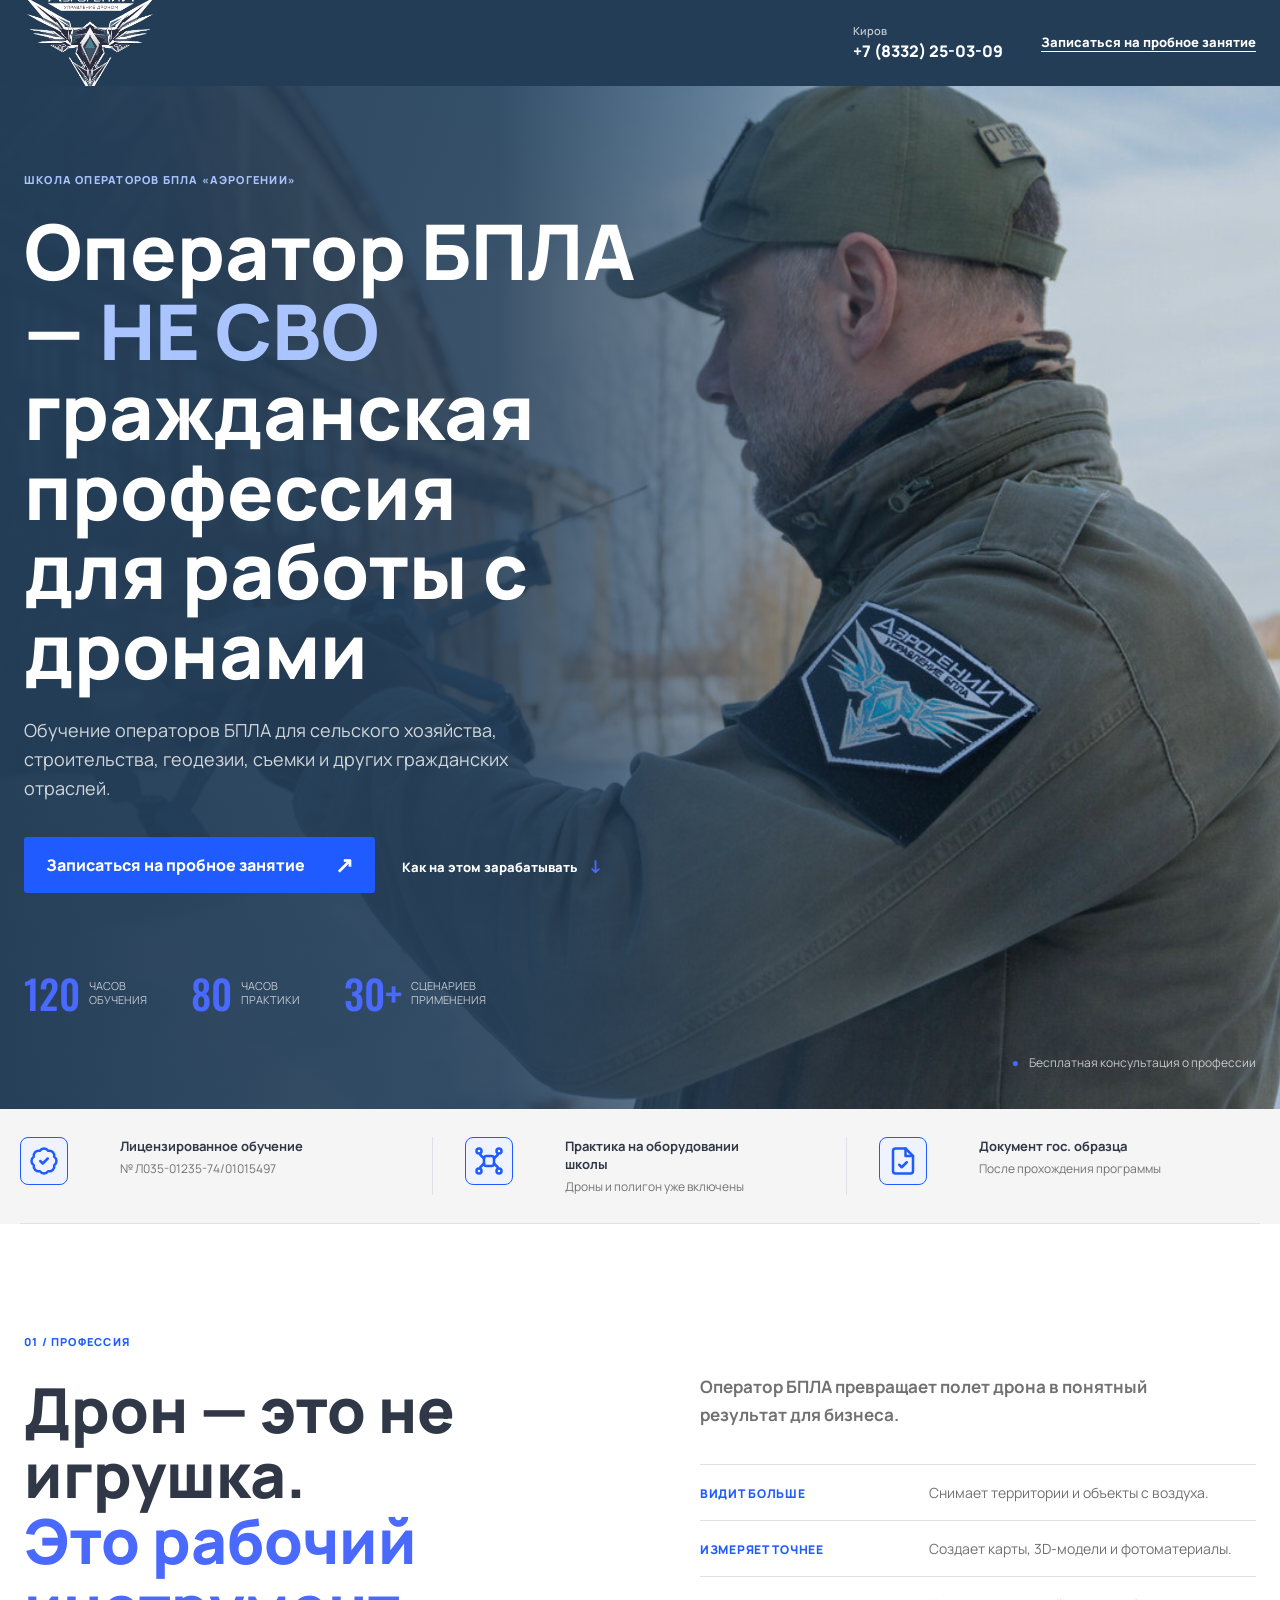
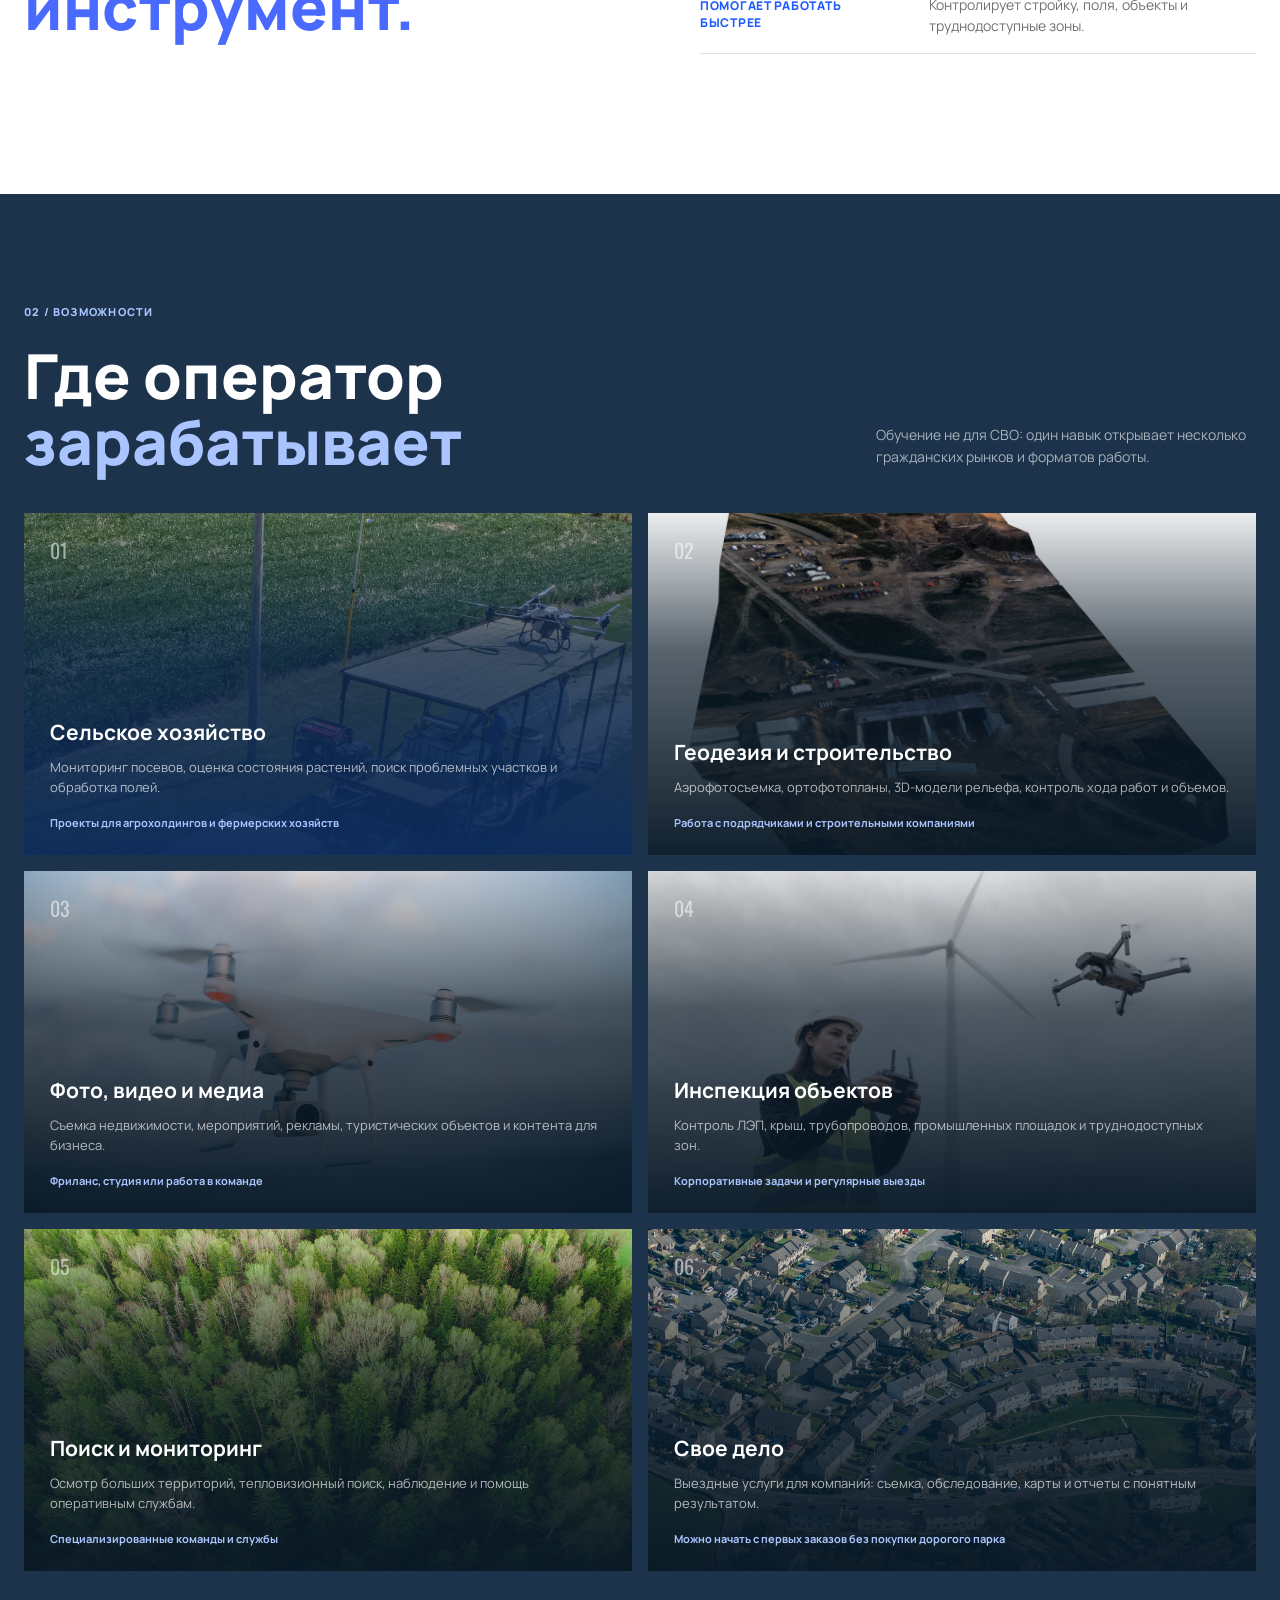
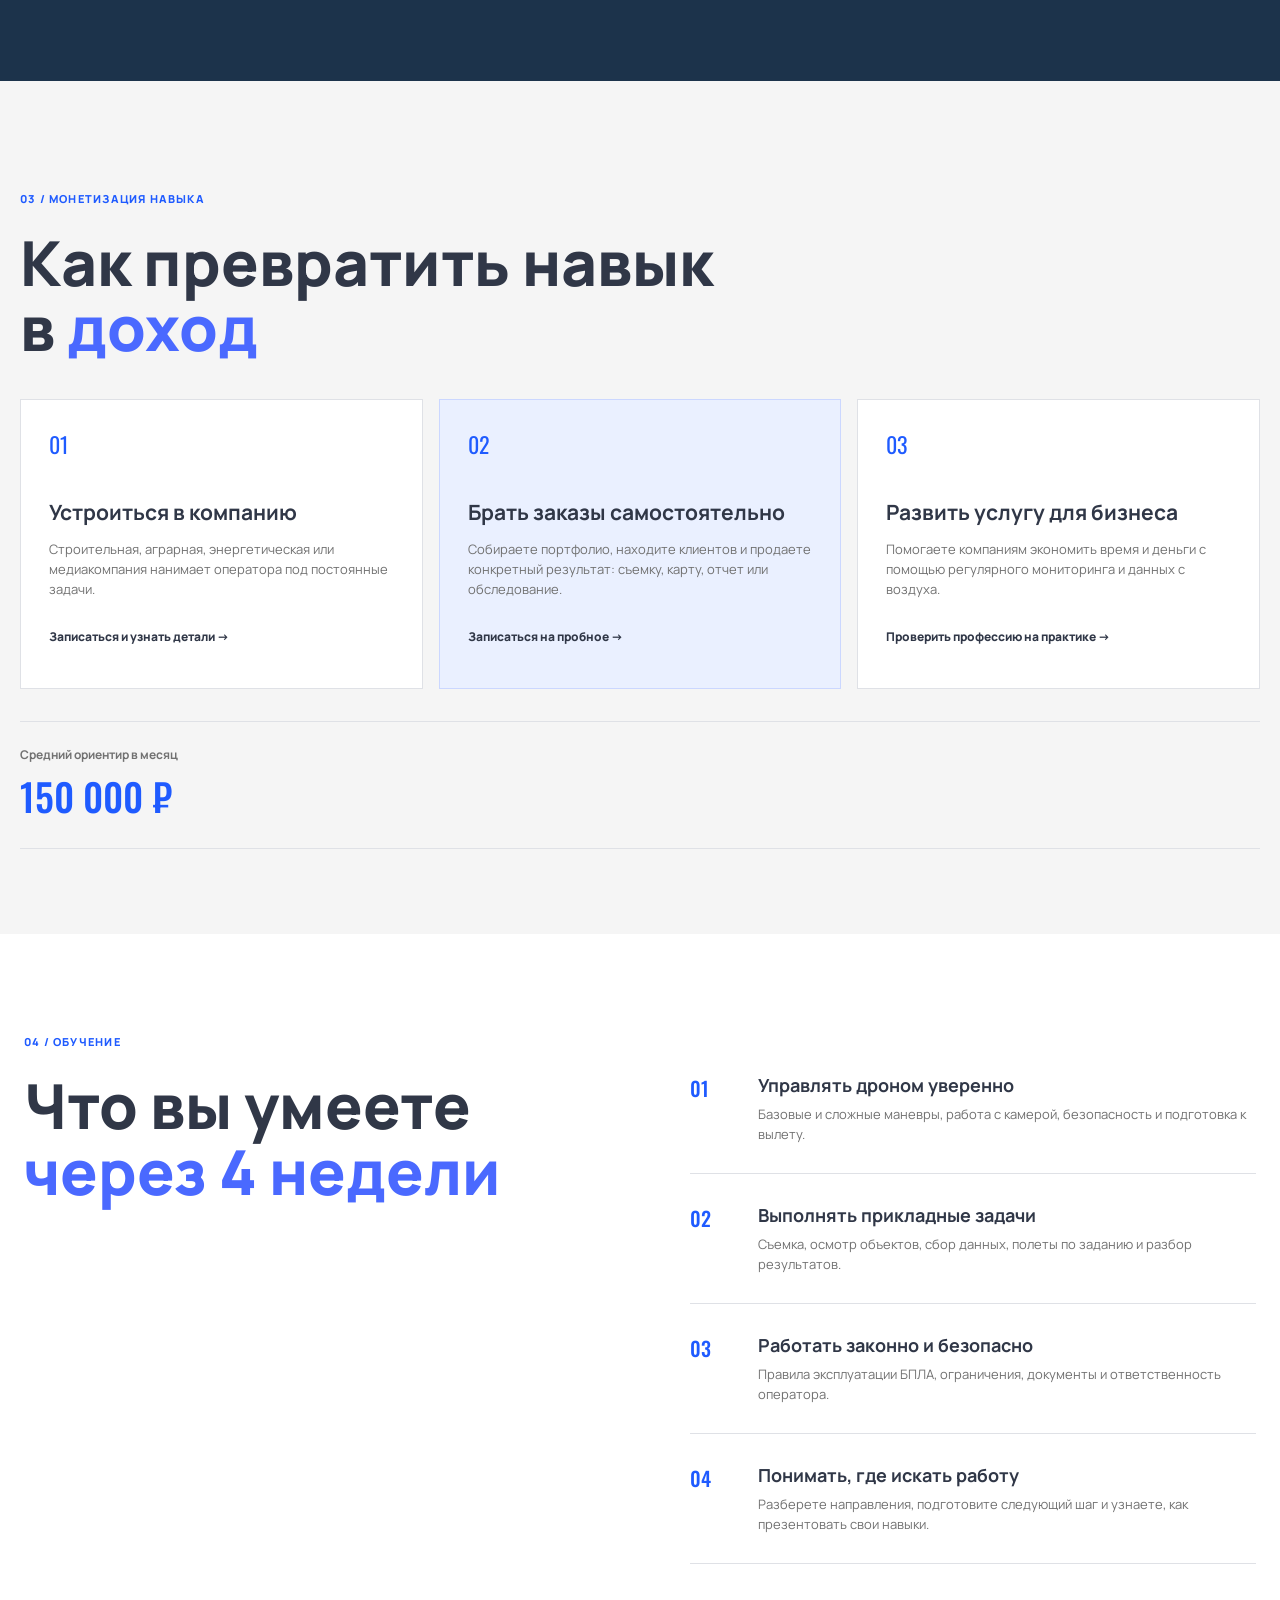
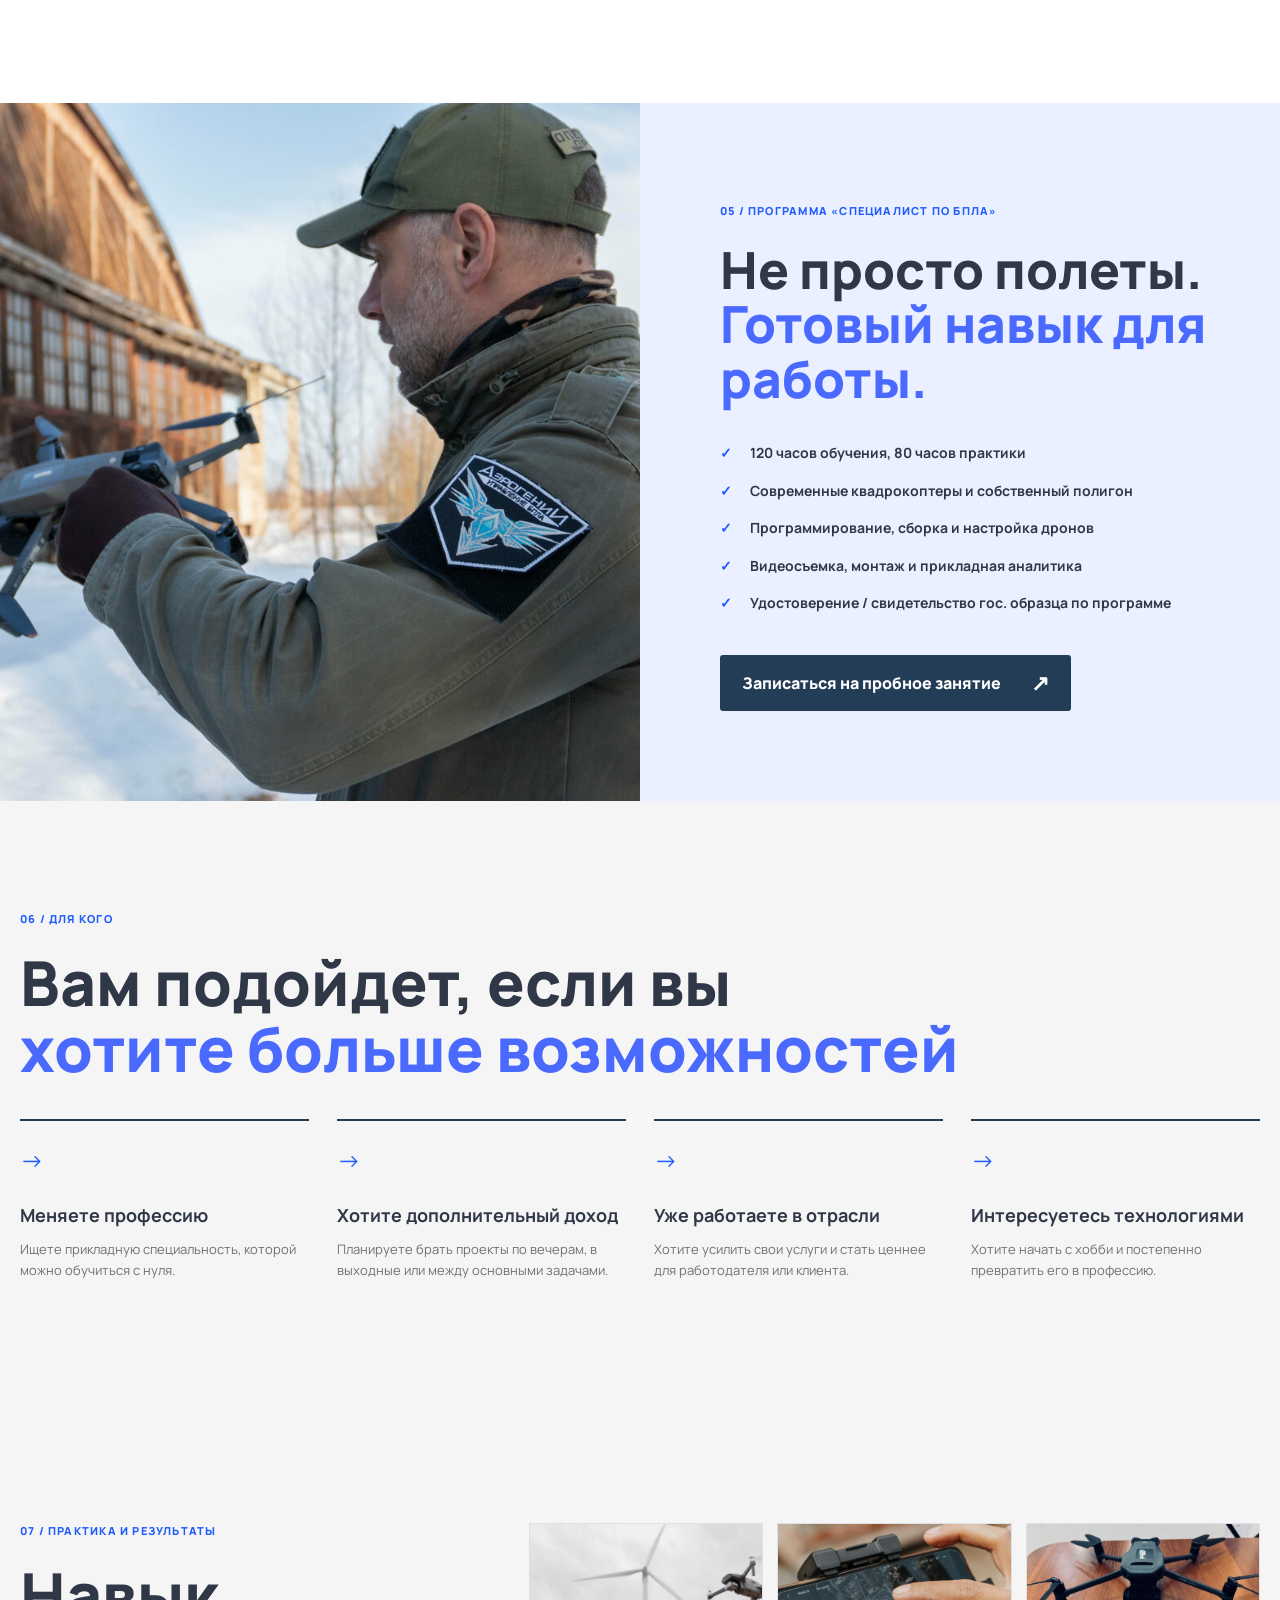
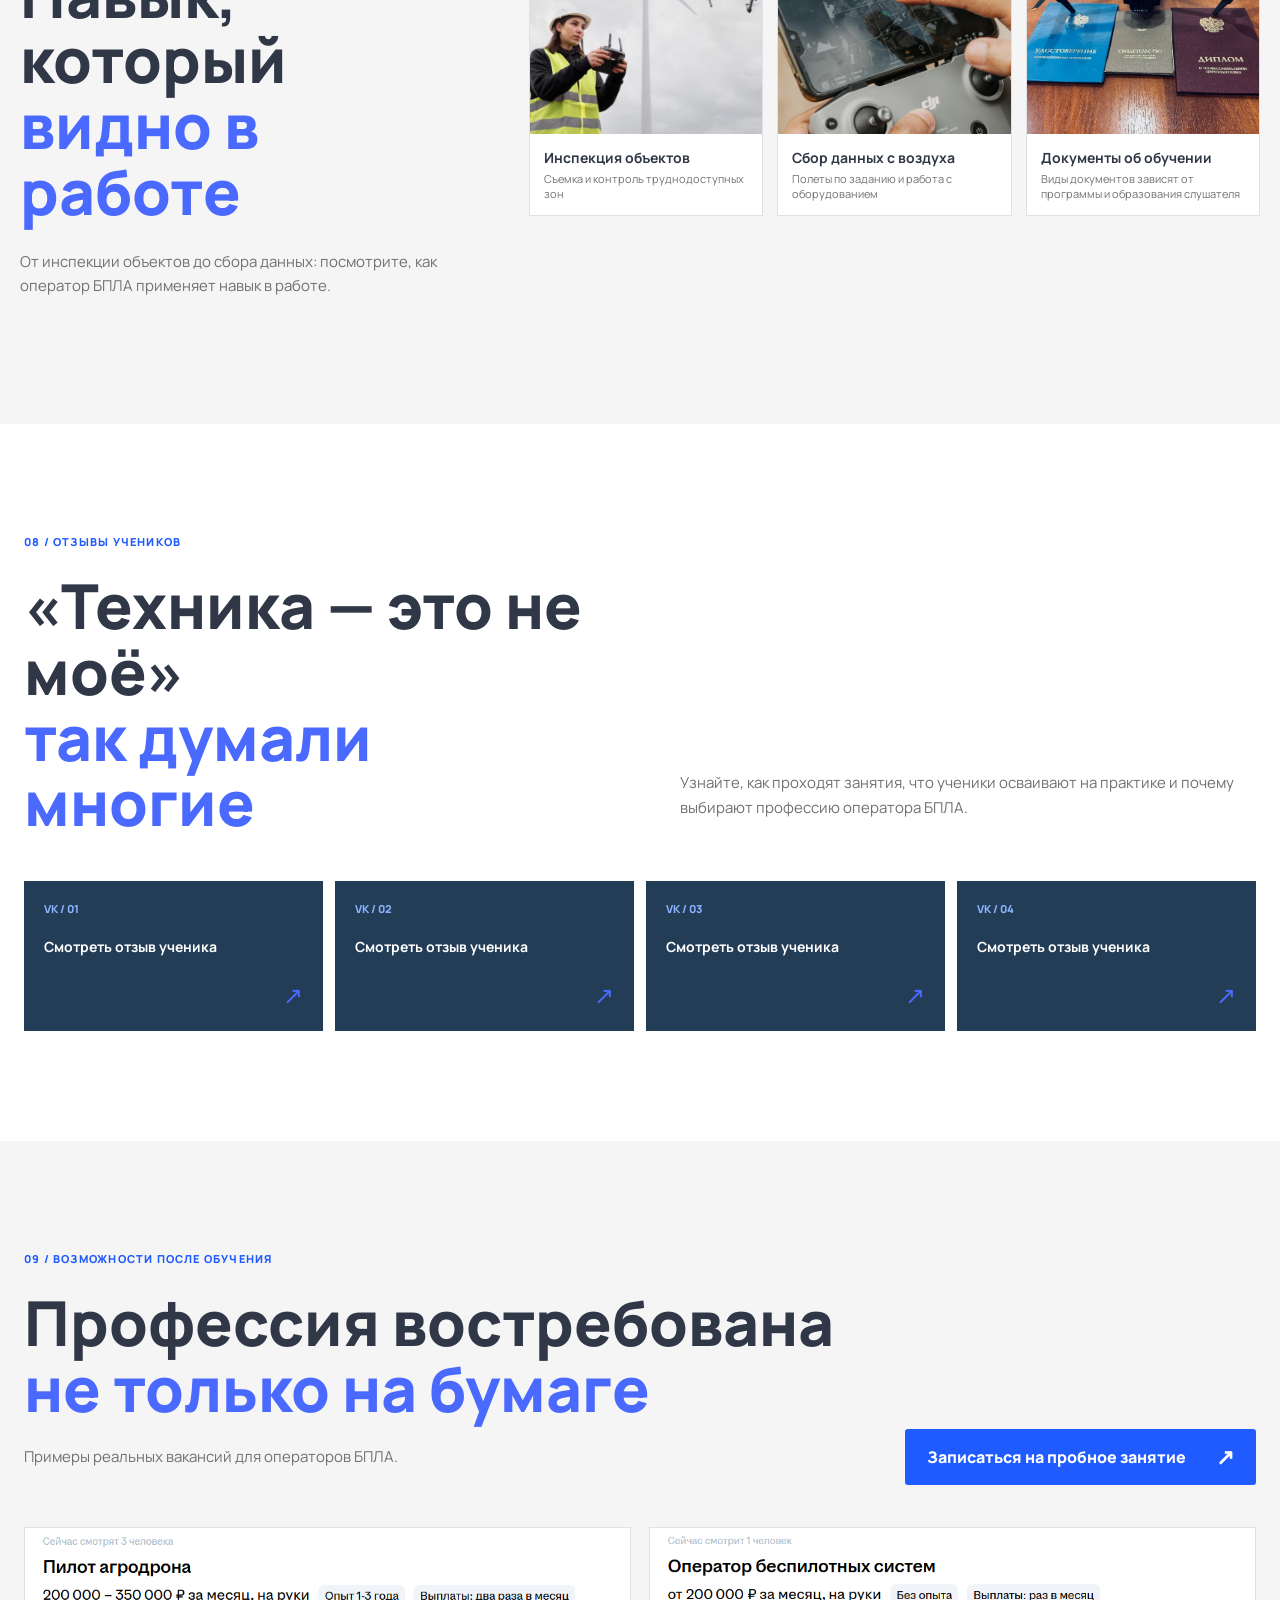
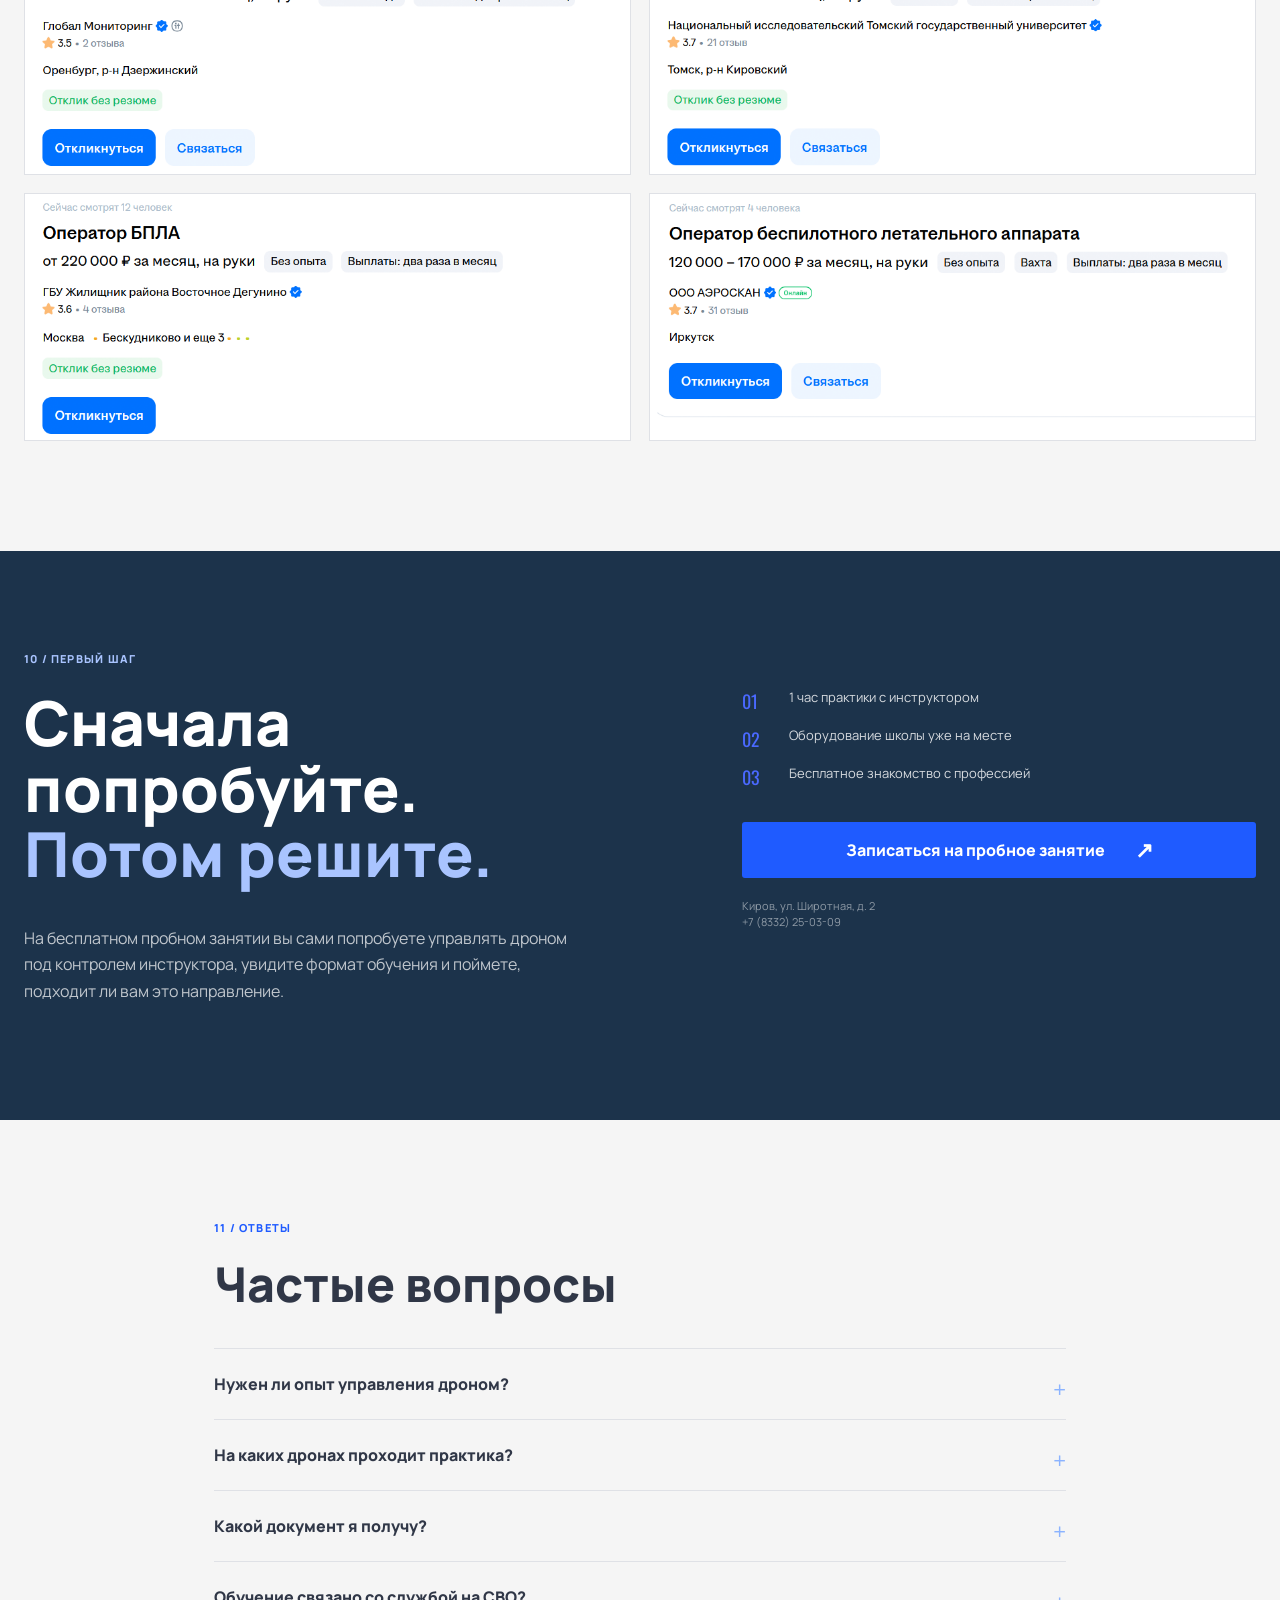
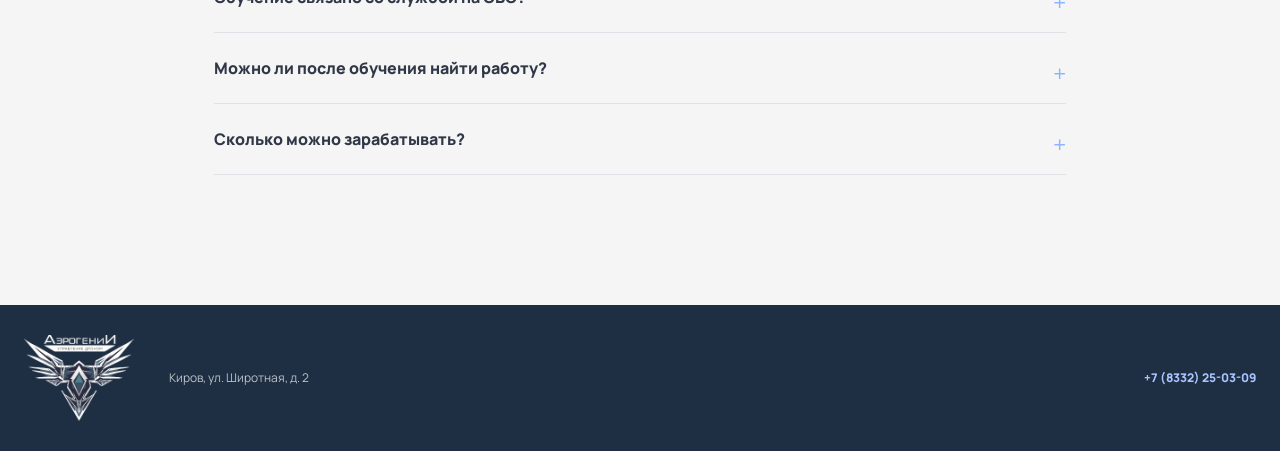
==== profession/index.html @ d62205dd "Add drone profession landing page" ====
<!doctype html>
<html lang="ru">
  <head>
    <meta charset="UTF-8" />
    <meta name="viewport" content="width=device-width, initial-scale=1" />
    <meta name="description" content="Получите новую гражданскую профессию оператора БПЛА в школе АэрогениИ: практика на реальных дронах, документ гос. образца и применение навыка в сельском хозяйстве, строительстве и других отраслях." />
    <meta property="og:title" content="Новая профессия: оператор БПЛА" />
    <meta property="og:description" content="Оператор БПЛА — это гражданская профессия, не СВО. Освойте применение дронов в работе и бизнесе." />
    <meta property="og:image" content="./hero-source.jpg" />
    <title>Оператор БПЛА: новая профессия за 4 недели | АэрогениИ</title>
    <link rel="preload" as="image" href="./hero-source.jpg" />
    <link rel="preconnect" href="https://fonts.googleapis.com" />
    <link rel="preconnect" href="https://fonts.gstatic.com" crossorigin />
    <link href="https://fonts.googleapis.com/css2?family=Manrope:wght@400;500;600;700;800&family=Oswald:wght@500;600&display=swap" rel="stylesheet" />
    <link rel="stylesheet" href="./styles.css" />
  </head>
  <body>
    <header class="site-header">
      <a class="brand" href="https://airo-site-kirov.ru/" aria-label="АэрогениИ"><img src="./brand-logo-source.png" alt="АэрогениИ" /></a>
      <a class="header-phone" href="tel:+78332250309"><span>Киров</span>+7 (8332) 25-03-09</a>
      <a class="header-link" href="https://airo-site-kirov.ru/zapis">Записаться на пробное занятие</a>
    </header>
    <main>
      <section class="hero">
        <div class="hero-content">
          <p class="eyebrow">Школа операторов БПЛА «АэрогениИ»</p>
          <h1>Оператор БПЛА — <em>НЕ СВО</em><br />гражданская профессия<br />для работы с дронами</h1>
          <p class="hero-text">Обучение операторов БПЛА для сельского хозяйства, строительства, геодезии, съемки и других гражданских отраслей.</p>
          <div class="hero-actions"><a class="button button-primary" href="https://airo-site-kirov.ru/zapis">Записаться на пробное занятие <span>↗</span></a><a class="text-link" href="#earning">Как на этом зарабатывать <span>↓</span></a></div>
          <div class="hero-proof"><div><strong>120</strong><span>часов<br />обучения</span></div><div><strong>80</strong><span>часов<br />практики</span></div><div><strong>30+</strong><span>сценариев<br />применения</span></div></div>
        </div>
        <div class="hero-note"><span>●</span> Бесплатная консультация о профессии</div>
      </section>
      <section class="trust-strip"><div><span class="trust-icon" aria-hidden="true"><svg viewBox="0 0 24 24" focusable="false"><path d="M3.85 8.62a4 4 0 0 1 4.78-4.77 4 4 0 0 1 6.74 0 4 4 0 0 1 4.78 4.78 4 4 0 0 1 0 6.74 4 4 0 0 1-4.77 4.78 4 4 0 0 1-6.74 0 4 4 0 0 1-4.78-4.77 4 4 0 0 1 0-6.76Z"></path><path d="m9 12 2 2 4-4"></path></svg></span><div><strong>Лицензированное обучение</strong><span>№ Л035-01235-74/01015497</span></div></div><div><span class="trust-icon" aria-hidden="true"><svg viewBox="0 0 24 24" focusable="false"><rect x="8" y="8" width="8" height="8" rx="2"></rect><path d="m8 10-3-3M16 10l3-3M8 14l-3 3M16 14l3 3"></path><circle cx="4" cy="4" r="2"></circle><circle cx="20" cy="4" r="2"></circle><circle cx="4" cy="20" r="2"></circle><circle cx="20" cy="20" r="2"></circle></svg></span><div><strong>Практика на оборудовании школы</strong><span>Дроны и полигон уже включены</span></div></div><div><span class="trust-icon" aria-hidden="true"><svg viewBox="0 0 24 24" focusable="false"><path d="M14 2H6a2 2 0 0 0-2 2v16a2 2 0 0 0 2 2h12a2 2 0 0 0 2-2V8Z"></path><path d="M14 2v6h6"></path><path d="m9 15 2 2 4-4"></path></svg></span><div><strong>Документ гос. образца</strong><span>После прохождения программы</span></div></div></section>
      <section class="section intro-section"><div class="section-label">01 / Профессия</div><div class="two-col"><div><h2>Дрон — это не игрушка.<br /><span>Это рабочий инструмент.</span></h2></div><div class="copy-large"><p class="intro-lead">Оператор БПЛА превращает полет дрона в понятный результат для бизнеса.</p><ul class="intro-points"><li><strong>Видит больше</strong><span>Снимает территории и объекты с воздуха.</span></li><li><strong>Измеряет точнее</strong><span>Создает карты, 3D-модели и фотоматериалы.</span></li><li><strong>Помогает работать быстрее</strong><span>Контролирует стройку, поля, объекты и труднодоступные зоны.</span></li></ul></div></div></section>
      <section class="section dark-section" id="earning"><div class="section-label">02 / Возможности</div><div class="section-heading-row"><h2>Где оператор<br /><em>зарабатывает</em></h2><p>Обучение не для СВО: один навык открывает несколько гражданских рынков и форматов работы.</p></div><div class="sector-grid">
        <article class="sector sector-featured"><img src="./sector-agriculture.jpg" alt="" aria-hidden="true" /><div class="sector-copy"><span class="sector-number">01</span><h3>Сельское хозяйство</h3><p>Мониторинг посевов, оценка состояния растений, поиск проблемных участков и обработка полей.</p><b>Проекты для агрохолдингов и фермерских хозяйств</b></div></article>
        <article class="sector"><img src="./sector-construction.jpg" alt="" aria-hidden="true" /><div class="sector-copy"><span class="sector-number">02</span><h3>Геодезия и строительство</h3><p>Аэрофотосъемка, ортофотопланы, 3D-модели рельефа, контроль хода работ и объемов.</p><b>Работа с подрядчиками и строительными компаниями</b></div></article>
        <article class="sector"><img src="./sector-media.jpg" alt="" aria-hidden="true" /><div class="sector-copy"><span class="sector-number">03</span><h3>Фото, видео и медиа</h3><p>Съемка недвижимости, мероприятий, рекламы, туристических объектов и контента для бизнеса.</p><b>Фриланс, студия или работа в команде</b></div></article>
        <article class="sector"><img src="./case1.JPEG" alt="" aria-hidden="true" /><div class="sector-copy"><span class="sector-number">04</span><h3>Инспекция объектов</h3><p>Контроль ЛЭП, крыш, трубопроводов, промышленных площадок и труднодоступных зон.</p><b>Корпоративные задачи и регулярные выезды</b></div></article>
        <article class="sector"><img src="./sector-monitoring.jpg" alt="" aria-hidden="true" /><div class="sector-copy"><span class="sector-number">05</span><h3>Поиск и мониторинг</h3><p>Осмотр больших территорий, тепловизионный поиск, наблюдение и помощь оперативным службам.</p><b>Специализированные команды и службы</b></div></article>
        <article class="sector"><img src="./sector-business.jpg" alt="" aria-hidden="true" /><div class="sector-copy"><span class="sector-number">06</span><h3>Свое дело</h3><p>Выездные услуги для компаний: съемка, обследование, карты и отчеты с понятным результатом.</p><b>Можно начать с первых заказов без покупки дорогого парка</b></div></article>
      </div></section>
      <section class="section earning-section"><div class="section-label">03 / Монетизация навыка</div><h2>Как превратить навык<br />в <span>доход</span></h2><div class="earning-grid">
        <div class="earning-card"><span>01</span><h3>Устроиться в компанию</h3><p>Строительная, аграрная, энергетическая или медиакомпания нанимает оператора под постоянные задачи.</p><a href="https://airo-site-kirov.ru/zapis">Записаться и узнать детали →</a></div>
        <div class="earning-card accent"><span>02</span><h3>Брать заказы самостоятельно</h3><p>Собираете портфолио, находите клиентов и продаете конкретный результат: съемку, карту, отчет или обследование.</p><a href="https://airo-site-kirov.ru/zapis">Записаться на пробное →</a></div>
        <div class="earning-card"><span>03</span><h3>Развить услугу для бизнеса</h3><p>Помогаете компаниям экономить время и деньги с помощью регулярного мониторинга и данных с воздуха.</p><a href="https://airo-site-kirov.ru/zapis">Проверить профессию на практике →</a></div>
      </div><div class="income-line"><div class="income-estimate"><span>Средний ориентир в месяц</span><strong>150 000 ₽</strong></div></div></section>
      <section class="section roadmap-section"><div class="section-label">04 / Обучение</div><div class="two-col"><h2>Что вы умеете<br /><span>через 4 недели</span></h2><div class="roadmap">
        <div class="roadmap-item"><b>01</b><div><h3>Управлять дроном уверенно</h3><p>Базовые и сложные маневры, работа с камерой, безопасность и подготовка к вылету.</p></div></div>
        <div class="roadmap-item"><b>02</b><div><h3>Выполнять прикладные задачи</h3><p>Съемка, осмотр объектов, сбор данных, полеты по заданию и разбор результатов.</p></div></div>
        <div class="roadmap-item"><b>03</b><div><h3>Работать законно и безопасно</h3><p>Правила эксплуатации БПЛА, ограничения, документы и ответственность оператора.</p></div></div>
        <div class="roadmap-item"><b>04</b><div><h3>Понимать, где искать работу</h3><p>Разберете направления, подготовите следующий шаг и узнаете, как презентовать свои навыки.</p></div></div>
      </div></div></section>
      <section class="section program-section"><div class="program-image"></div><div class="program-copy"><div class="section-label">05 / Программа «Специалист по БПЛА»</div><h2>Не просто полеты.<br /><span>Готовый навык для работы.</span></h2><ul class="check-list"><li>120 часов обучения, 80 часов практики</li><li>Современные квадрокоптеры и собственный полигон</li><li>Программирование, сборка и настройка дронов</li><li>Видеосъемка, монтаж и прикладная аналитика</li><li>Удостоверение / свидетельство гос. образца по программе</li></ul><a class="button button-dark" href="https://airo-site-kirov.ru/zapis">Записаться на пробное занятие <span>↗</span></a></div></section>
      <section class="section audience-section"><div class="section-label">06 / Для кого</div><h2>Вам подойдет, если вы<br /><span>хотите больше возможностей</span></h2><div class="audience-grid"><div><span>→</span><h3>Меняете профессию</h3><p>Ищете прикладную специальность, которой можно обучиться с нуля.</p></div><div><span>→</span><h3>Хотите дополнительный доход</h3><p>Планируете брать проекты по вечерам, в выходные или между основными задачами.</p></div><div><span>→</span><h3>Уже работаете в отрасли</h3><p>Хотите усилить свои услуги и стать ценнее для работодателя или клиента.</p></div><div><span>→</span><h3>Интересуетесь технологиями</h3><p>Хотите начать с хобби и постепенно превратить его в профессию.</p></div></div></section>
      <section class="proof-section">
        <div class="section proof-heading"><div class="section-label">07 / Практика и результаты</div><h2>Навык, который<br /><span>видно в работе</span></h2><p>От инспекции объектов до сбора данных: посмотрите, как оператор БПЛА применяет навык в работе.</p></div>
        <div class="proof-cases"><figure><img src="./case1.JPEG" alt="Оператор БПЛА выполняет инспекцию объекта" /><figcaption><b>Инспекция объектов</b><span>Съемка и контроль труднодоступных зон</span></figcaption></figure><figure><img src="./case2.JPEG" alt="Оператор управляет дроном с контроллера" /><figcaption><b>Сбор данных с воздуха</b><span>Полеты по заданию и работа с оборудованием</span></figcaption></figure><figure><img src="./training1.jpg" alt="Дрон и документы об обучении операторов БПЛА" /><figcaption><b>Документы об обучении</b><span>Виды документов зависят от программы и образования слушателя</span></figcaption></figure></div>
      </section>
      <section class="section review-section"><div class="section-label">08 / Отзывы учеников</div><div class="review-intro"><h2>«Техника — это не моё»<br /><span>так думали многие</span></h2><p>Узнайте, как проходят занятия, что ученики осваивают на практике и почему выбирают профессию оператора БПЛА.</p></div><div class="review-grid"><a href="https://vk.com/video-100880001_456239109" target="_blank" rel="noopener"><span>VK / 01</span><b>Смотреть отзыв ученика</b><i>↗</i></a><a href="https://vk.com/video-100880001_456239110" target="_blank" rel="noopener"><span>VK / 02</span><b>Смотреть отзыв ученика</b><i>↗</i></a><a href="https://vk.com/video-100880001_456239111" target="_blank" rel="noopener"><span>VK / 03</span><b>Смотреть отзыв ученика</b><i>↗</i></a><a href="https://vk.com/video-100880001_456239112" target="_blank" rel="noopener"><span>VK / 04</span><b>Смотреть отзыв ученика</b><i>↗</i></a></div></section>
      <section class="section vacancy-section"><div class="section-label">09 / Возможности после обучения</div><div class="vacancy-heading"><div><h2>Профессия востребована<br /><span>не только на бумаге</span></h2><p>Примеры реальных вакансий для операторов БПЛА.</p></div><a class="button button-primary" href="https://airo-site-kirov.ru/zapis">Записаться на пробное занятие <span>↗</span></a></div><div class="vacancy-gallery">
        <figure><img src="./vacancy-1.png" alt="Вакансия пилота агродрона с зарплатой 200 000–350 000 рублей" /></figure>
        <figure><img src="./vacancy-2.png" alt="Вакансия оператора беспилотных систем" /></figure>
        <figure><img src="./vacancy-3.png" alt="Вакансия оператора БПЛА" /></figure>
        <figure><img src="./vacancy-4.png" alt="Вакансия оператора беспилотного летательного аппарата" /></figure>
      </div></section>
      <section class="trial-section"><div><div class="section-label">10 / Первый шаг</div><h2>Сначала попробуйте.<br /><span>Потом решите.</span></h2><p>На бесплатном пробном занятии вы сами попробуете управлять дроном под контролем инструктора, увидите формат обучения и поймете, подходит ли вам это направление.</p></div><div class="trial-action"><div class="trial-points"><span>01</span>1 час практики с инструктором<span>02</span>Оборудование школы уже на месте<span>03</span>Бесплатное знакомство с профессией</div><a class="button button-primary" href="https://airo-site-kirov.ru/zapis">Записаться на пробное занятие <span>↗</span></a><small>Киров, ул. Широтная, д. 2<br />+7 (8332) 25-03-09</small></div></section>
      <section class="faq-section"><div class="section-label">11 / Ответы</div><h2>Частые вопросы</h2><div class="faq-list"><details><summary>Нужен ли опыт управления дроном?</summary><p>Нет. Программа рассчитана на обучение с нуля: сначала вы осваиваете базовое управление, затем переходите к практическим сценариям.</p></details><details><summary>На каких дронах проходит практика?</summary><p>Школа предоставляет оборудование для занятий. Вы тренируетесь на современных БПЛА под контролем инструктора, поэтому не обязаны покупать дрон до начала обучения.</p></details><details><summary>Какой документ я получу?</summary><p>Документ зависит от выбранной программы и вашего базового образования. Специалист школы уточнит детали на консультации.</p></details><details><summary>Обучение связано со службой на СВО?</summary><p>Нет. Программа ориентирована на гражданские профессии и не является подготовкой для СВО. После обучения вы сами выбираете свой путь: можете работать в гражданских отраслях или, если захотите, отдельно рассмотреть службу на СВО.</p></details><details><summary>Можно ли после обучения найти работу?</summary><p>Да. Навык востребован в строительстве, сельском хозяйстве, геодезии, энергетике, медиа и корпоративной инспекции. На консультации разберем подходящие вам сценарии.</p></details><details><summary>Сколько можно зарабатывать?</summary><p>Доход зависит от специализации, количества проектов и региона. На рынке есть работа по найму, разовые заказы и собственные услуги. Мы поможем выбрать реалистичную траекторию старта.</p></details></div></section>
    </main>
    <footer class="site-footer"><img src="./brand-logo-source.png" alt="АэрогениИ" /><span>Киров, ул. Широтная, д. 2</span><a href="tel:+78332250309">+7 (8332) 25-03-09</a></footer>
    <div class="sticky-cta"><span>Готовы попробовать?</span><a href="https://airo-site-kirov.ru/zapis">Записаться на пробное <b>↗</b></a></div>
  </body>
</html>
---- profession/styles.css ----
:root{--ink:#17232b;--muted:#65727a;--paper:#f4f6f1;--white:#fff;--line:#dbe1dc;--lime:#c4e536;--lime-dark:#9fbe20;--dark:#172b2e;--orange:#ef713f;font-family:"Manrope",Arial,sans-serif;color:var(--ink);background:var(--paper)}*{box-sizing:border-box}html{scroll-behavior:smooth}body{margin:0;min-width:320px;background:var(--paper);font-size:16px}a{color:inherit}button,input,select{font:inherit}.site-header{height:86px;display:flex;align-items:center;gap:38px;padding:0 max(24px,calc((100% - 1240px)/2));background:var(--white);border-bottom:1px solid var(--line)}.brand img{display:block;width:132px;height:auto}.header-phone{display:grid;gap:2px;margin-left:auto;text-decoration:none;font-weight:800}.header-phone span{font-size:11px;font-weight:600;color:var(--muted)}.header-link{font-size:13px;font-weight:800;text-decoration:none;border-bottom:1px solid var(--ink)}.hero{position:relative;min-height:660px;display:flex;align-items:center;padding:86px max(24px,calc((100% - 1240px)/2));color:var(--white);background:linear-gradient(90deg,rgba(17,42,45,.98) 0%,rgba(17,42,45,.88) 39%,rgba(17,42,45,.16) 77%),url("./hero-source.jpg") center/cover}.hero-content{max-width:680px}.eyebrow,.section-label{margin:0 0 24px;text-transform:uppercase;letter-spacing:.11em;font-size:11px;font-weight:800}.eyebrow{color:var(--lime)}h1,h2,h3,p{margin-top:0}h1,h2{font-weight:800;letter-spacing:0}h1{margin-bottom:26px;font-size:clamp(44px,6vw,78px);line-height:1.04}h1 em,h2 span,h2 em{font-style:normal;color:var(--lime)}.hero-text{max-width:570px;margin-bottom:34px;color:rgba(255,255,255,.79);font-size:18px;line-height:1.6}.hero-actions{display:flex;align-items:center;gap:27px;flex-wrap:wrap}.button{display:inline-flex;align-items:center;justify-content:center;gap:30px;min-height:56px;padding:0 22px;border:0;border-radius:3px;font-weight:800;text-decoration:none;cursor:pointer}.button span{font-size:22px;line-height:1}.button-primary{background:var(--lime);color:var(--dark)}.button-primary:hover{background:#d4f34e}.button-dark{background:var(--dark);color:var(--white)}.text-link{color:var(--white);font-size:13px;font-weight:800;text-decoration:none}.text-link span{margin-left:8px;color:var(--lime);font-size:18px}.hero-proof{display:flex;gap:44px;margin-top:70px}.hero-proof div{display:flex;align-items:center;gap:9px}.hero-proof strong{font-family:Oswald,sans-serif;color:var(--lime);font-size:40px;font-weight:500}.hero-proof span{color:rgba(255,255,255,.7);font-size:11px;line-height:1.25;text-transform:uppercase}.hero-note{position:absolute;right:max(24px,calc((100% - 1240px)/2));bottom:38px;color:rgba(255,255,255,.72);font-size:12px}.hero-note span{margin-right:8px;color:var(--lime)}.trust-strip{display:grid;grid-template-columns:repeat(3,1fr);max-width:1240px;margin:0 auto;padding:28px 0;border-bottom:1px solid var(--line)}.trust-strip div{padding:0 32px;border-right:1px solid var(--line)}.trust-strip div:first-child{padding-left:0}.trust-strip div:last-child{border:0}.trust-strip strong,.trust-strip span{display:block}.trust-strip strong{margin-bottom:5px;font-size:13px}.trust-strip span{color:var(--muted);font-size:12px}.section{max-width:1240px;margin:0 auto;padding:110px 0}.section-label{color:var(--orange)}h2{margin-bottom:38px;font-size:clamp(36px,5vw,62px);line-height:1.06}.two-col{display:grid;grid-template-columns:1fr 1fr;gap:100px}.copy-large{padding-top:10px}.copy-large p{max-width:520px;color:var(--muted);font-size:17px;line-height:1.7}.dark-section{max-width:none;padding-inline:max(24px,calc((100% - 1240px)/2));background:var(--dark);color:var(--white)}.section-heading-row{display:flex;align-items:end;justify-content:space-between;gap:40px}.section-heading-row p{max-width:380px;margin-bottom:44px;color:rgba(255,255,255,.62);font-size:14px;line-height:1.6}.sector-grid{display:grid;grid-template-columns:repeat(3,1fr);gap:1px;background:rgba(255,255,255,.18);border:1px solid rgba(255,255,255,.18)}.sector{min-height:275px;padding:30px;background:rgba(255,255,255,.025)}.sector-featured{background:var(--orange)}.sector-number{display:block;margin-bottom:55px;color:rgba(255,255,255,.55);font-family:Oswald,sans-serif;font-size:20px}.sector h3{margin-bottom:12px;font-size:21px}.sector p{min-height:69px;margin-bottom:25px;color:rgba(255,255,255,.68);font-size:13px;line-height:1.5}.sector b{display:block;color:var(--lime);font-size:11px;line-height:1.4}.sector-featured b{color:var(--white)}.earning-section{padding-bottom:85px}.earning-grid{display:grid;grid-template-columns:repeat(3,1fr);gap:16px}.earning-card{min-height:290px;padding:28px;background:var(--white);border:1px solid var(--line)}.earning-card.accent{background:var(--lime);border-color:var(--lime)}.earning-card>span{font-family:Oswald,sans-serif;color:var(--orange);font-size:22px}.earning-card h3{margin:38px 0 13px;font-size:21px}.earning-card p{min-height:72px;color:var(--muted);font-size:13px;line-height:1.55}.earning-card a{font-size:12px;font-weight:800;text-decoration:none}.income-line{display:flex;align-items:center;gap:40px;margin-top:32px;padding:24px 0;border-top:1px solid var(--line);border-bottom:1px solid var(--line)}.income-line strong{color:var(--orange);font-family:Oswald,sans-serif;font-size:38px;font-weight:500}.income-line span{max-width:650px;color:var(--muted);font-size:12px;line-height:1.5}.roadmap-section{padding-top:100px;background:var(--white);max-width:none;padding-inline:max(24px,calc((100% - 1240px)/2))}.roadmap-section .two-col{max-width:1240px;margin:auto}.roadmap{display:grid;gap:0}.roadmap-item{display:grid;grid-template-columns:48px 1fr;gap:20px;padding:0 0 29px;border-bottom:1px solid var(--line);margin-bottom:29px}.roadmap-item b{color:var(--orange);font-family:Oswald,sans-serif;font-size:20px;font-weight:500}.roadmap-item h3{margin-bottom:8px;font-size:18px}.roadmap-item p{margin:0;color:var(--muted);font-size:13px;line-height:1.5}.program-section{display:grid;grid-template-columns:1fr 1fr;max-width:none;padding:0;background:var(--lime)}.program-image{min-height:650px;background:url("./hero-source.jpg") center/cover}.program-copy{padding:100px max(24px,calc((100vw - 1240px)/2)) 90px 80px}.program-copy .section-label{color:var(--orange)}.program-copy h2{font-size:clamp(34px,4vw,56px)}.check-list{display:grid;gap:18px;margin:0 0 42px;padding:0;list-style:none}.check-list li{position:relative;padding-left:30px;font-size:14px;font-weight:700;line-height:1.4}.check-list li:before{content:"✓";position:absolute;left:0;color:var(--orange);font-weight:900}.audience-section{padding-bottom:120px}.audience-grid{display:grid;grid-template-columns:repeat(4,1fr);gap:28px}.audience-grid div{padding-top:22px;border-top:2px solid var(--dark)}.audience-grid span{color:var(--orange);font-size:24px}.audience-grid h3{margin:27px 0 12px;font-size:18px}.audience-grid p{color:var(--muted);font-size:13px;line-height:1.55}.lead-section{display:grid;grid-template-columns:1fr 1fr;gap:100px;padding:100px max(24px,calc((100% - 1240px)/2));background:var(--dark);color:var(--white)}.lead-section .section-label{color:var(--lime)}.lead-section h2{max-width:560px;font-size:clamp(37px,4vw,58px)}.lead-copy>p{max-width:510px;color:rgba(255,255,255,.66);line-height:1.65}.contact-line{display:flex;gap:28px;margin-top:55px;padding-top:22px;border-top:1px solid rgba(255,255,255,.2);font-size:13px}.contact-line a{color:var(--lime);font-weight:800;text-decoration:none}.lead-form{padding:31px;background:var(--white);color:var(--ink)}.lead-form label{display:block;margin-bottom:16px;font-size:12px;font-weight:800}.lead-form input:not([type=checkbox]),.lead-form select{display:block;width:100%;height:50px;margin-top:8px;padding:0 14px;border:1px solid var(--line);border-radius:2px;background:#fff;color:var(--ink);outline:none}.lead-form input:focus,.lead-form select:focus{border-color:var(--orange);box-shadow:0 0 0 3px rgba(239,113,63,.12)}.lead-form .button{width:100%;margin-top:8px}.consent{display:flex!important;gap:9px;align-items:start;color:var(--muted);font-size:11px!important;font-weight:500!important;line-height:1.4}.consent input{margin-top:2px;accent-color:var(--orange)}.honeypot{position:absolute;left:-9999px;opacity:0}.form-status{min-height:18px;margin:12px 0 0;color:var(--orange);font-size:12px}.faq-section{max-width:900px;margin:0 auto;padding:100px 24px 130px}.faq-section h2{font-size:48px}.faq-list{border-top:1px solid var(--line)}details{border-bottom:1px solid var(--line)}summary{padding:24px 0;cursor:pointer;list-style:none;font-weight:800;font-size:16px}summary::-webkit-details-marker{display:none}summary:after{content:"+";float:right;color:var(--orange);font-size:23px;font-weight:400}details[open] summary:after{content:"−"}details p{max-width:700px;margin:0;padding:0 45px 24px 0;color:var(--muted);font-size:14px;line-height:1.6}.site-footer{display:flex;align-items:center;gap:35px;padding:30px max(24px,calc((100% - 1240px)/2));background:#101f22;color:rgba(255,255,255,.7);font-size:12px}.site-footer img{width:110px;height:auto}.site-footer a{margin-left:auto;color:var(--lime);font-weight:800;text-decoration:none}.sticky-cta{display:none}.sticky-cta a{color:var(--dark);font-size:12px;font-weight:800;text-decoration:none}.sticky-cta b{margin-left:8px;font-size:17px}@media(max-width:850px){.site-header{height:72px;gap:18px}.brand img{width:112px}.header-phone{font-size:12px}.header-link{display:none}.hero{min-height:690px;padding-top:70px;padding-bottom:100px;background:linear-gradient(90deg,rgba(17,42,45,.98) 0%,rgba(17,42,45,.78) 75%),url("./hero-source.jpg") 65% center/cover}.hero-proof{gap:22px;margin-top:50px}.trust-strip,.two-col,.program-section,.lead-section{grid-template-columns:1fr}.trust-strip{margin-inline:24px;padding:0}.trust-strip div,.trust-strip div:first-child{padding:20px 0;border-right:0;border-bottom:1px solid var(--line)}.section{padding:76px 24px}.section-heading-row{display:block}.section-heading-row p{margin-bottom:30px}.sector-grid,.earning-grid{grid-template-columns:1fr 1fr}.roadmap-section{padding-inline:24px}.program-image{min-height:360px}.program-copy{padding:70px 24px}.audience-grid{grid-template-columns:1fr 1fr}.lead-section{gap:45px}.site-footer{flex-wrap:wrap}.site-footer a{margin-left:0}.sticky-cta{position:fixed;z-index:10;right:16px;bottom:16px;left:16px;display:flex;align-items:center;justify-content:space-between;padding:12px 15px;background:var(--lime);box-shadow:0 5px 24px rgba(0,0,0,.18);font-size:12px;font-weight:800}}@media(max-width:520px){.header-phone{display:none}.hero{min-height:720px}.hero h1{font-size:45px}.hero-text{font-size:15px}.hero-proof{gap:14px}.hero-proof strong{font-size:31px}.hero-proof span{font-size:9px}.hero-note{right:24px;font-size:10px}.sector-grid,.earning-grid,.audience-grid{grid-template-columns:1fr}.sector{min-height:0}.sector-number{margin-bottom:30px}.income-line{display:block}.income-line strong{display:block;margin-bottom:10px}.contact-line{display:block}.contact-line a{display:block;margin-top:10px}.faq-section h2{font-size:40px}.site-footer{padding-bottom:90px}}
/* Brand and proof sections */
:root{--ink:#303747;--muted:#717171;--paper:#f5f5f5;--white:#fff;--line:#dfe1e6;--lime:#4a69ff;--lime-dark:#1f5bff;--dark:#233d57;--orange:#8bb3ff}
.hero{background:linear-gradient(90deg,rgba(35,61,87,.98) 0%,rgba(35,61,87,.88) 39%,rgba(35,61,87,.18) 77%),url("./hero-source.jpg") center/cover}
.eyebrow,.section-label{color:var(--lime)}
.button-primary{background:var(--lime);color:#fff}.button-primary:hover{background:var(--lime-dark)}
.button-dark{background:var(--dark);color:#fff}.text-link span,.hero-proof strong,.hero-note span{color:var(--lime)}
.dark-section,.lead-section{background:var(--dark)}
.sector-featured{background:var(--lime)}.sector b{color:var(--lime)}.sector-featured b{color:#fff}
.earning-card.accent{background:#eaf0ff;border-color:#cbd7ff}.earning-card>span,.income-line strong,.audience-grid span,.roadmap-item b{color:var(--lime)}
.program-section{background:#eaf0ff}.program-copy .section-label{color:var(--lime)}.check-list li:before{color:var(--lime)}
.lead-section .section-label{color:var(--lime)}.contact-line a,.site-footer a{color:var(--lime)}
.proof-section{display:grid;grid-template-columns:minmax(280px,.75fr) minmax(0,1.25fr);gap:70px;max-width:1240px;margin:0 auto;padding:110px 0;background:var(--paper)}
.proof-heading{padding:0;max-width:none}.proof-heading h2{margin-bottom:25px}.proof-heading p,.review-intro p,.vacancy-grid p{color:var(--muted);font-size:15px;line-height:1.65}
.proof-cases{display:grid;grid-template-columns:repeat(3,1fr);gap:14px;align-items:start}.proof-cases figure{align-self:start;margin:0;background:#fff;border:1px solid var(--line)}.proof-cases img{display:block;width:100%;height:210px;object-fit:cover}.proof-cases figcaption{display:grid;gap:4px;padding:14px}.proof-cases b{font-size:14px}.proof-cases span{color:var(--muted);font-size:11px;line-height:1.4}
.review-section{background:#fff;max-width:none;padding-inline:max(24px,calc((100% - 1240px)/2))}.review-intro{display:grid;grid-template-columns:1fr 1fr;gap:80px;align-items:end}.review-intro h2{margin-bottom:0}.review-grid{display:grid;grid-template-columns:repeat(4,1fr);gap:12px;margin-top:45px}.review-grid a{display:grid;align-content:space-between;min-height:150px;padding:20px;background:var(--dark);color:#fff;text-decoration:none}.review-grid a:hover{background:var(--lime)}.review-grid span{color:var(--orange);font-size:11px;font-weight:800}.review-grid b{font-size:14px}.review-grid i{justify-self:end;color:var(--lime);font-size:24px;font-style:normal}.review-grid a:hover i{color:#fff}
.vacancy-section{max-width:none;padding-inline:max(24px,calc((100% - 1240px)/2));background:#f5f5f5}.vacancy-grid{display:grid;grid-template-columns:1fr 1fr;gap:80px;align-items:center}.vacancy-grid h2{margin-bottom:25px}.vacancy-grid small{display:block;max-width:510px;margin:20px 0 30px;color:var(--muted);font-size:11px;line-height:1.5}.vacancy-grid .button{margin-top:8px}.vacancy-shot{background:#fff;border:1px solid var(--line);padding:14px}.vacancy-shot img{display:block;width:100%;height:auto}
.trial-section{display:grid;grid-template-columns:1.1fr .9fr;gap:90px;padding:100px max(24px,calc((100% - 1240px)/2));background:var(--dark);color:#fff}.trial-section .section-label{color:var(--lime)}.trial-section h2{max-width:650px}.trial-section h2 span{color:var(--lime)}.trial-section p{max-width:570px;color:rgba(255,255,255,.72);font-size:16px;line-height:1.65}.trial-action{padding-top:38px}.trial-points{display:grid;grid-template-columns:35px 1fr;gap:14px 12px;margin-bottom:32px;color:rgba(255,255,255,.82);font-size:13px;line-height:1.35}.trial-points span{color:var(--lime);font-family:Oswald,sans-serif;font-size:18px}.trial-action .button{width:100%;margin-bottom:20px}.trial-action small{display:block;color:rgba(255,255,255,.5);font-size:11px;line-height:1.5}
.site-footer{background:#1f2f43}.site-footer img{filter:none}
.vacancy-heading{display:flex;align-items:end;justify-content:space-between;gap:40px;margin-bottom:42px}.vacancy-heading h2{margin-bottom:24px}.vacancy-heading p{max-width:650px;color:var(--muted);font-size:15px;line-height:1.65}.vacancy-heading .button{flex:0 0 auto}.vacancy-gallery{display:grid;grid-template-columns:repeat(5,1fr);gap:14px}.vacancy-gallery figure{margin:0;background:#fff;border:1px solid var(--line);overflow:hidden}.vacancy-gallery img{display:block;width:100%;height:230px;object-fit:cover;object-position:top}.vacancy-gallery figcaption{padding:13px 14px;color:var(--ink);font-size:12px;font-weight:800}
@media(max-width:850px){.proof-section,.review-intro,.vacancy-grid,.trial-section{grid-template-columns:1fr;gap:40px}.proof-section{padding:76px 24px}.review-grid{grid-template-columns:1fr 1fr}.vacancy-section{padding-inline:24px}.trial-section{padding:76px 24px}.trial-action{padding-top:0}}
@media(max-width:520px){.proof-cases{grid-template-columns:1fr}.proof-cases img{height:240px}.review-grid{grid-template-columns:1fr}.trial-section h2{font-size:42px}}
@media(max-width:850px){.vacancy-heading{display:block}.vacancy-heading .button{margin-top:10px}.vacancy-gallery{grid-template-columns:repeat(2,1fr)}.vacancy-gallery img{height:220px}}
@media(max-width:520px){.vacancy-gallery{grid-template-columns:1fr}.vacancy-gallery img{height:auto;max-height:360px;object-fit:contain}}

/* Readability overrides for the blue brand palette. */
.site-header{background:#233d57;border-bottom-color:#233d57}
.site-header .header-phone,.site-header .header-link{color:#fff}
.site-header .header-phone span{color:rgba(255,255,255,.72)}
.site-header .header-link{border-bottom-color:#fff}
.button-primary{background:#1f5bff;color:#fff}
.button-primary:hover{background:#1648d4}
.dark-section,.lead-section,.trial-section{background:#1c334b}
.dark-section h2,.lead-section h2,.trial-section h2{color:#fff}
.sector-featured{background:#1f5bff}
.sector b{color:#a9c4ff}
.earning-card>span,.income-line strong,.audience-grid span,.roadmap-item b{color:#1f5bff}
.program-copy .section-label,.check-list li:before{color:#1f5bff}
.lead-section .section-label,.contact-line a,.site-footer a{color:#a9c4ff}
.vacancy-gallery{grid-template-columns:repeat(5,minmax(0,1fr))}
.vacancy-topic{min-height:230px;padding:22px;background:#233d57;color:#fff}
.vacancy-topic span{display:block;margin-bottom:38px;color:#a9c4ff;font:500 22px Oswald,sans-serif}
.vacancy-topic h3{margin:0 0 12px;font-size:18px}
.vacancy-topic p{min-height:62px;margin:0 0 16px;color:rgba(255,255,255,.78);font-size:12px;line-height:1.5}
.vacancy-topic b{display:block;color:#a9c4ff;font-size:11px;line-height:1.4}
.eyebrow,.section-label{color:#1f5bff}
.hero .eyebrow,.dark-section .section-label,.lead-section .section-label,.trial-section .section-label{color:#a9c4ff}
.hero h1 em,.dark-section h2 span,.dark-section h2 em,.lead-section h2 span,.trial-section h2 span{color:#a9c4ff}
.vacancy-carousel{display:grid;grid-template-columns:44px minmax(0,1fr) 44px;gap:14px;align-items:center}
.vacancy-gallery{display:grid;grid-template-columns:none;grid-template-rows:1fr;grid-auto-flow:column;grid-auto-columns:calc((100% - 18px)/2);gap:18px;align-items:start;overflow:hidden;scroll-snap-type:x mandatory;scroll-behavior:smooth;scrollbar-width:none}
.vacancy-gallery::-webkit-scrollbar{display:none}
.vacancy-gallery figure{min-width:0;margin:0;background:#fff;border:1px solid var(--line);overflow:hidden}
.vacancy-gallery figure img{display:block;width:100%;height:auto;aspect-ratio:903/367;object-fit:contain;background:#fff}
.vacancy-arrow{display:grid;place-items:center;width:44px;height:44px;padding:0;border:1px solid var(--line);border-radius:50%;background:#fff;color:var(--ink);font-size:24px;line-height:1;cursor:pointer}
.vacancy-arrow:hover{background:#1f5bff;color:#fff;border-color:#1f5bff}
.vacancy-gallery figure{scroll-snap-align:start}
.sticky-cta{background:#1f5bff;color:#fff}
.sticky-cta a,.sticky-cta b{color:#fff}
@media(max-width:850px){.vacancy-carousel{grid-template-columns:36px minmax(0,1fr) 36px;gap:10px}.vacancy-arrow{width:36px;height:36px;font-size:20px}.vacancy-gallery{grid-auto-columns:calc((100% - 12px)/2);gap:12px}}
@media(max-width:520px){.vacancy-carousel{grid-template-columns:32px minmax(0,1fr) 32px;gap:7px}.vacancy-arrow{width:32px;height:32px;font-size:18px}.vacancy-gallery{grid-auto-columns:100%;gap:0}.vacancy-gallery figure img{height:auto;aspect-ratio:903/367;object-fit:contain}}

.trust-strip>div{display:grid;grid-template-columns:52px 1fr;gap:16px;align-items:start}.trust-strip>div>div{min-width:0}.trust-strip .trust-icon{display:grid!important;place-items:center;width:48px;height:48px;border:1px solid #1f5bff;border-radius:8px;color:#1f5bff!important;background:#eef3ff}.trust-strip .trust-icon svg{display:block;width:30px;height:30px;fill:none;stroke:#1f5bff;stroke-width:2;stroke-linecap:round;stroke-linejoin:round}.trust-strip>div>div>span{display:block;color:var(--muted);font-size:12px}.trust-strip strong{display:block;margin-bottom:5px;font-size:13px}
@media(max-width:850px){.trust-strip>div{grid-template-columns:48px 1fr;gap:14px}.trust-icon{width:44px;height:44px}.trust-icon svg{width:26px;height:26px}}

.intro-section{max-width:none;padding-inline:max(24px,calc((100% - 1240px)/2));background:#fff}.intro-section .two-col{max-width:1240px;margin:0 auto;gap:120px;align-items:start}.intro-section .two-col>div:first-child{padding-top:4px}.intro-section .copy-large{max-width:620px;padding-top:0}.intro-lead{max-width:580px;margin:0 0 34px;color:var(--ink);font-size:23px;font-weight:700;line-height:1.35}.intro-points{display:grid;gap:0;margin:0 0 30px;padding:0;list-style:none;border-top:1px solid var(--line)}.intro-points li{display:grid;grid-template-columns:205px 1fr;gap:24px;align-items:baseline;padding:17px 0;border-bottom:1px solid var(--line)}.intro-points strong{color:#1f5bff;font-size:12px;font-weight:800;letter-spacing:.06em;text-transform:uppercase}.intro-points span{color:var(--muted);font-size:14px;line-height:1.5}.intro-note{max-width:580px;margin:0;padding:16px 0 0 18px;border-left:3px solid #1f5bff;color:var(--muted);font-size:14px;line-height:1.55}
@media(max-width:850px){.intro-section .two-col{gap:55px}}
@media(max-width:520px){.intro-lead{font-size:19px;margin-bottom:25px}.intro-points li{grid-template-columns:1fr;gap:6px;padding:15px 0}.intro-points span{font-size:13px}.intro-note{padding-left:14px}}

.sector{min-height:390px;padding:0;overflow:hidden}.sector>img{display:block;width:100%;height:145px;object-fit:cover}.sector-copy{padding:22px 30px 28px}.sector-number{margin-bottom:28px}
@media(max-width:850px){.sector>img{height:130px}.sector-copy{padding:20px 22px 24px}}
@media(max-width:520px){.sector>img{height:170px}.sector-copy{padding:22px 24px 26px}}

.sector{position:relative;isolation:isolate;min-height:390px;padding:0;overflow:hidden;background:#13283c}
.sector>img{position:absolute;z-index:-2;inset:0;width:100%;height:100%;object-fit:cover}
.sector::after{position:absolute;z-index:-1;inset:0;content:"";background:linear-gradient(180deg,rgba(9,25,39,.08) 0%,rgba(9,25,39,.68) 40%,rgba(9,25,39,.97) 100%)}
.sector-copy{position:relative;z-index:1;display:flex;min-height:390px;flex-direction:column;align-items:flex-start;padding:22px 30px 28px}
.sector-number{margin-bottom:auto;padding-bottom:36px}
.sector h3{margin-bottom:12px}
.sector p{min-height:0;margin-bottom:18px}
.sector-featured{background:#1f5bff}
.sector-featured::after{background:linear-gradient(180deg,rgba(13,35,57,.1) 0%,rgba(12,39,74,.78) 40%,rgba(13,44,92,.98) 100%)}
.vacancy-carousel{display:block}
.vacancy-gallery{display:grid;grid-template-columns:repeat(2,minmax(0,1fr));grid-auto-flow:row;grid-auto-columns:auto;grid-template-rows:none;gap:18px;overflow:visible}
.vacancy-gallery figure{min-width:0}
.vacancy-gallery figure img{display:block;width:100%;height:auto;aspect-ratio:903/367;object-fit:contain;background:#fff}
@media(max-width:850px){.sector-copy{min-height:390px;padding-inline:22px}.vacancy-gallery{grid-template-columns:repeat(2,minmax(0,1fr));gap:14px}}
@media(max-width:520px){.sector-copy{min-height:370px;padding:22px 24px 26px}.vacancy-gallery{grid-template-columns:1fr;gap:14px}}

.sector-grid{grid-template-columns:repeat(2,minmax(0,1fr));gap:16px;background:none;border:0}
.sector{aspect-ratio:16/9;min-height:0}
.sector-copy{min-height:0;height:100%;padding:22px 26px 24px}
.sector-number{padding-bottom:18px}
.sector p{font-size:13px}
.income-line{align-items:center;justify-content:space-between;gap:28px}
.income-estimate{flex:0 0 auto}
.income-estimate span{display:block;margin-bottom:4px;color:var(--muted);font-size:12px;font-weight:700}
.income-estimate strong{display:block;font-size:38px}
.income-line>p{max-width:570px;margin:0;color:var(--muted);font-size:13px;line-height:1.55}
@media(max-width:850px){.sector-grid{grid-template-columns:repeat(2,minmax(0,1fr))}.sector-copy{min-height:0;padding:20px 22px}.income-line{align-items:flex-start}}
@media(max-width:520px){.sector-grid{grid-template-columns:1fr;gap:14px}.sector{aspect-ratio:auto;min-height:330px}.sector-copy{min-height:330px;padding:22px 24px 26px}.sector-number{padding-bottom:28px}.income-line{display:grid;gap:12px}.income-estimate strong{font-size:34px}.income-line>p{font-size:12px}}
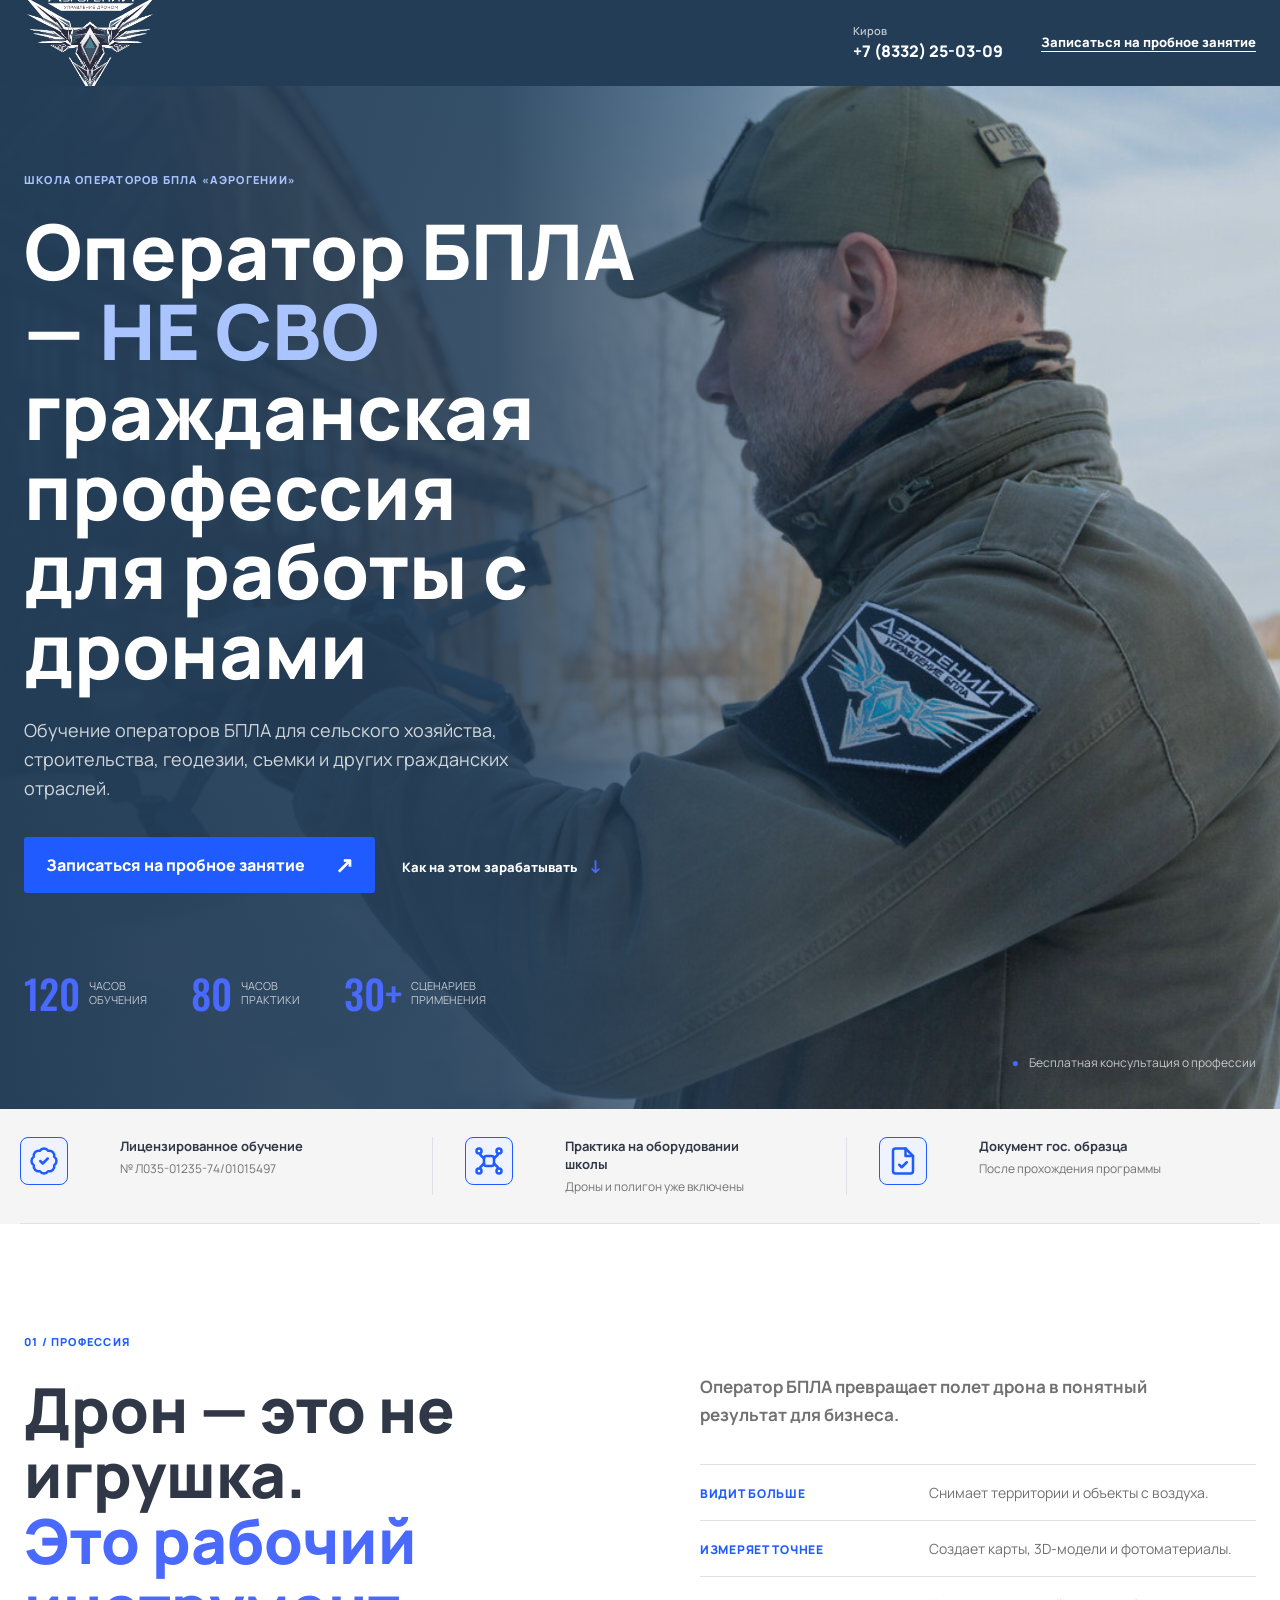
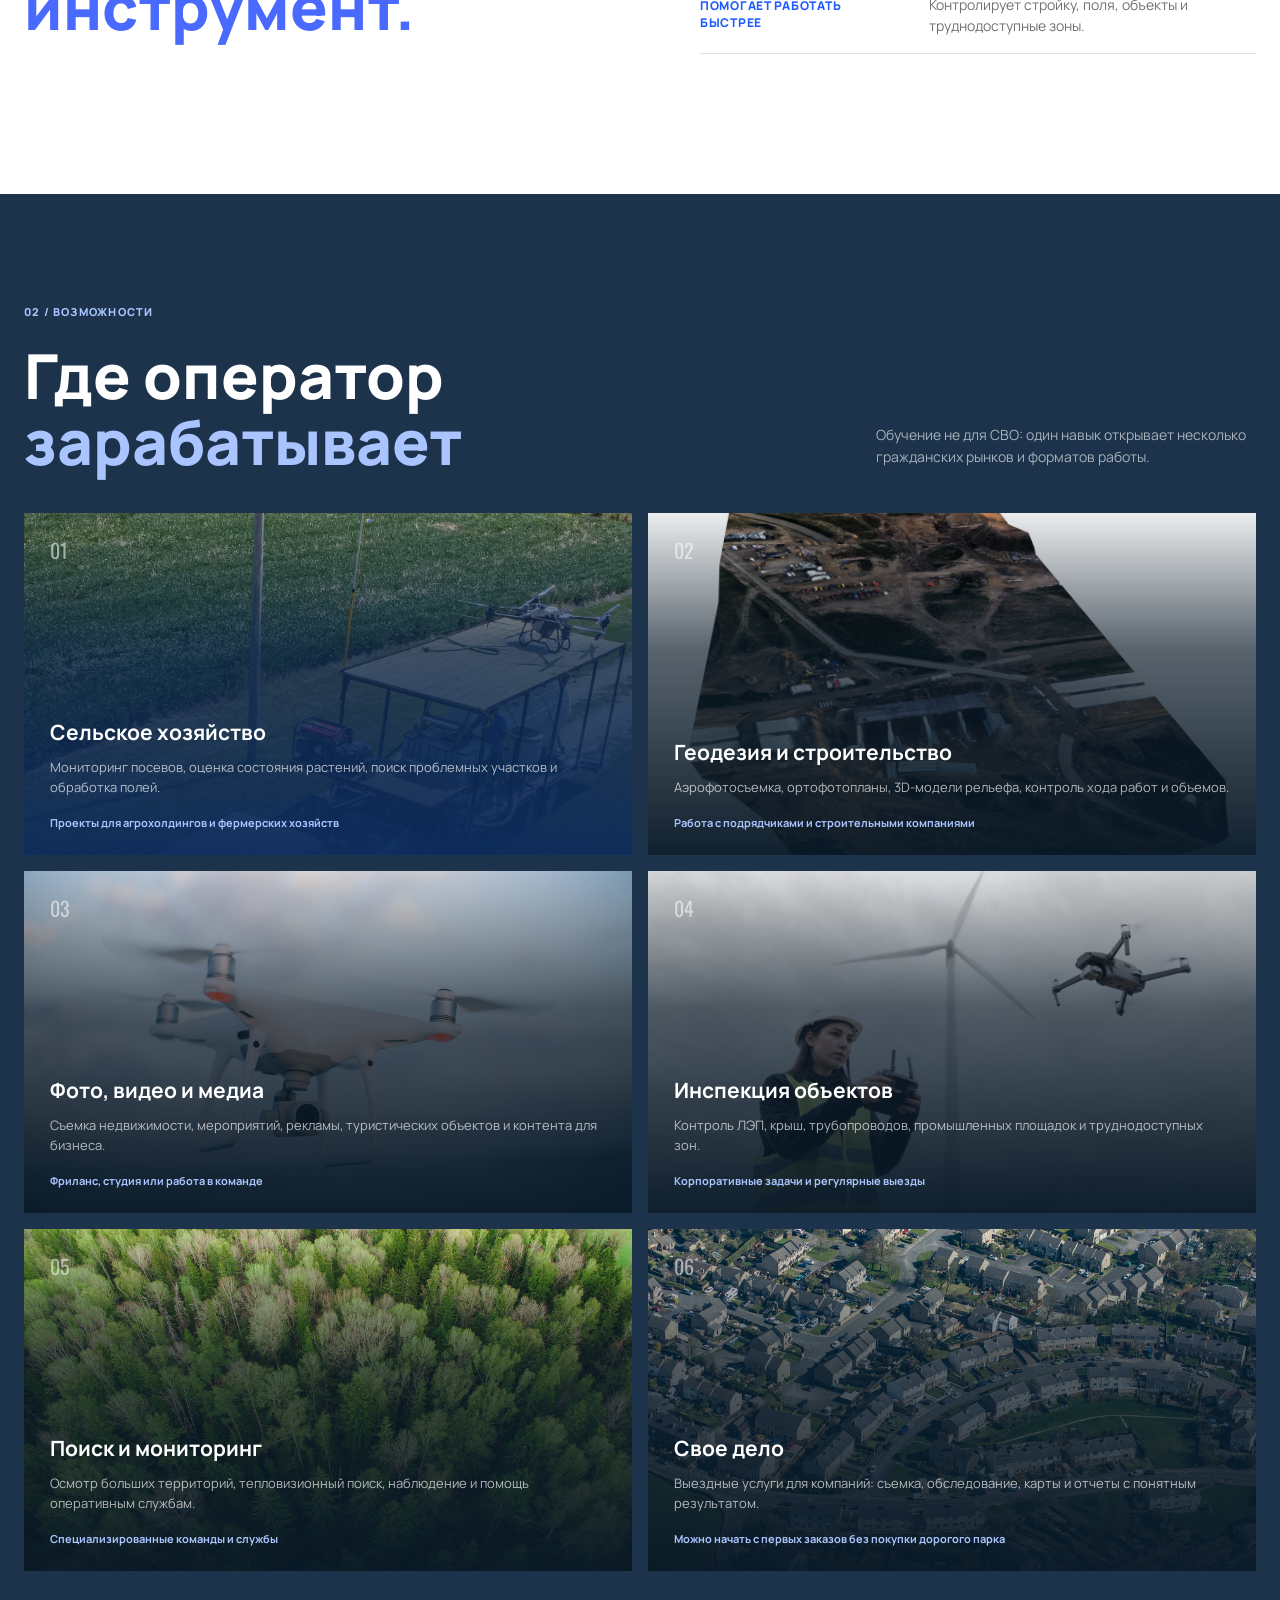
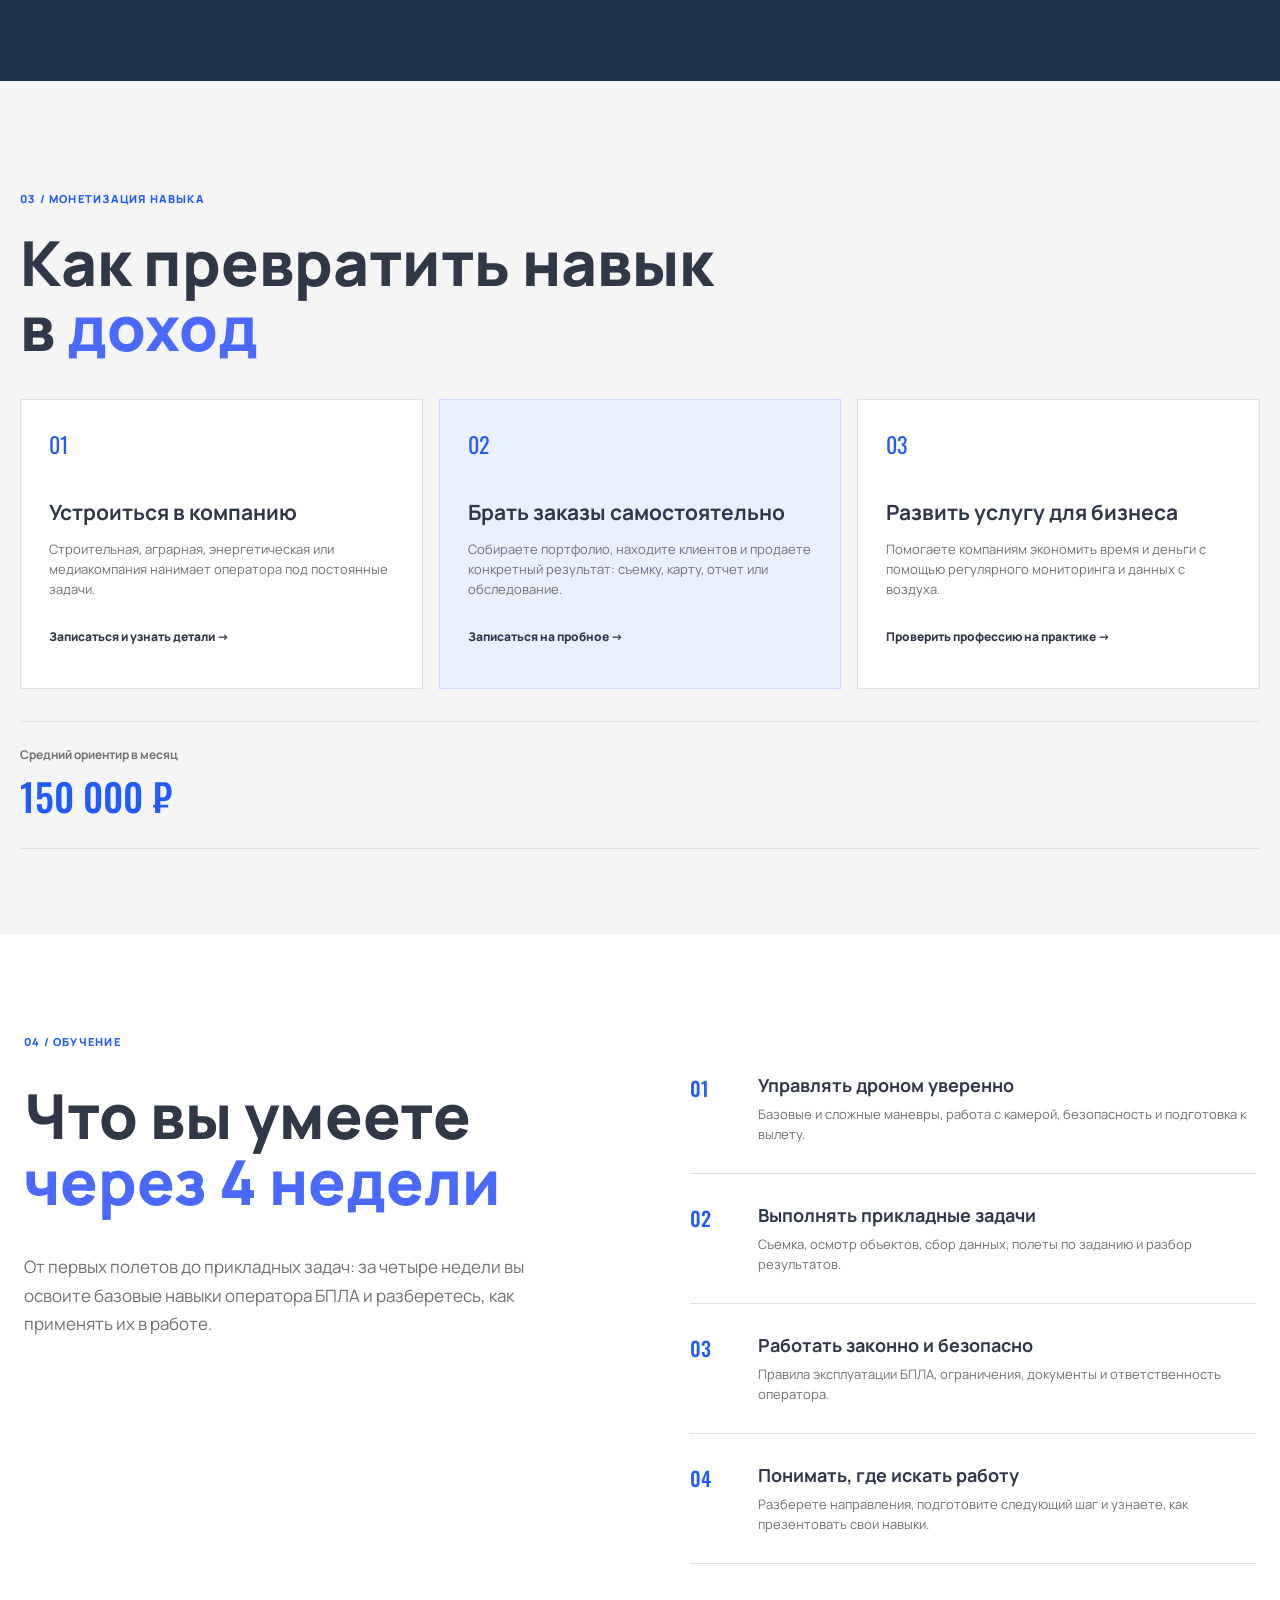
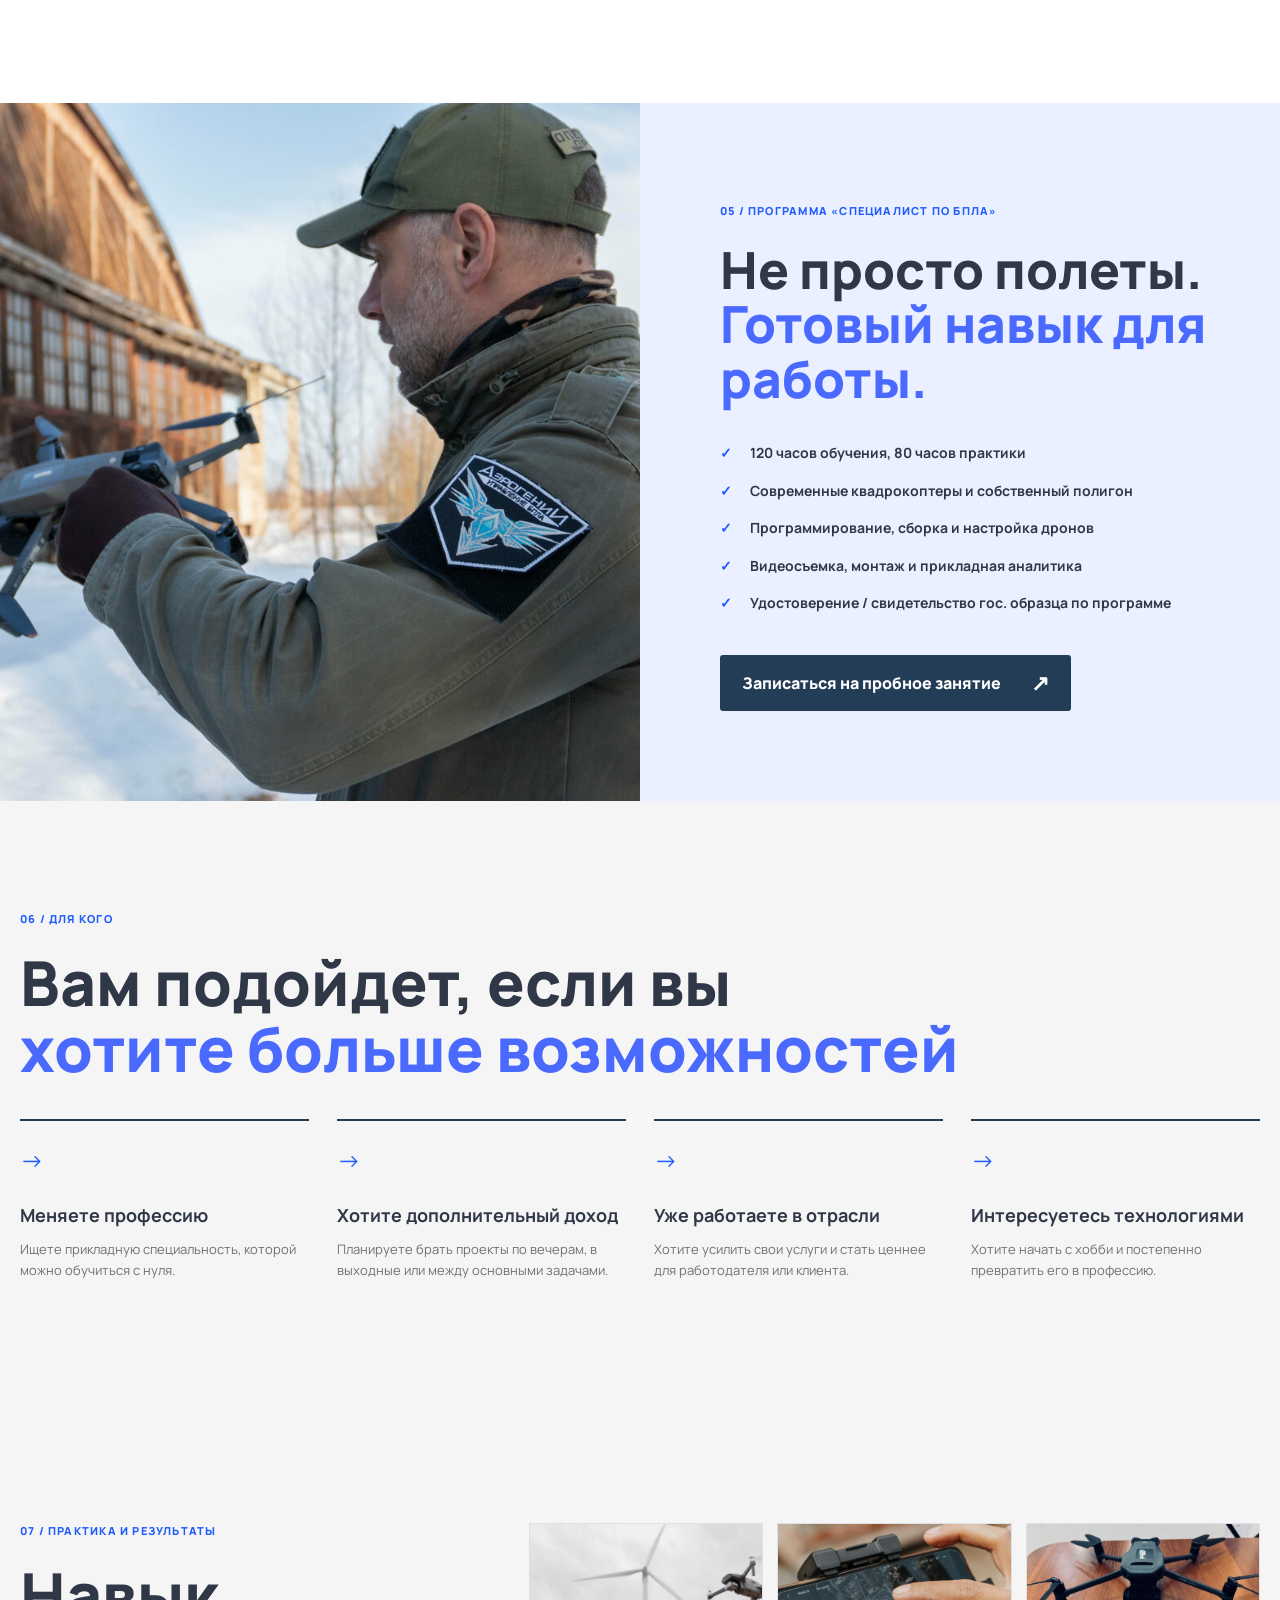
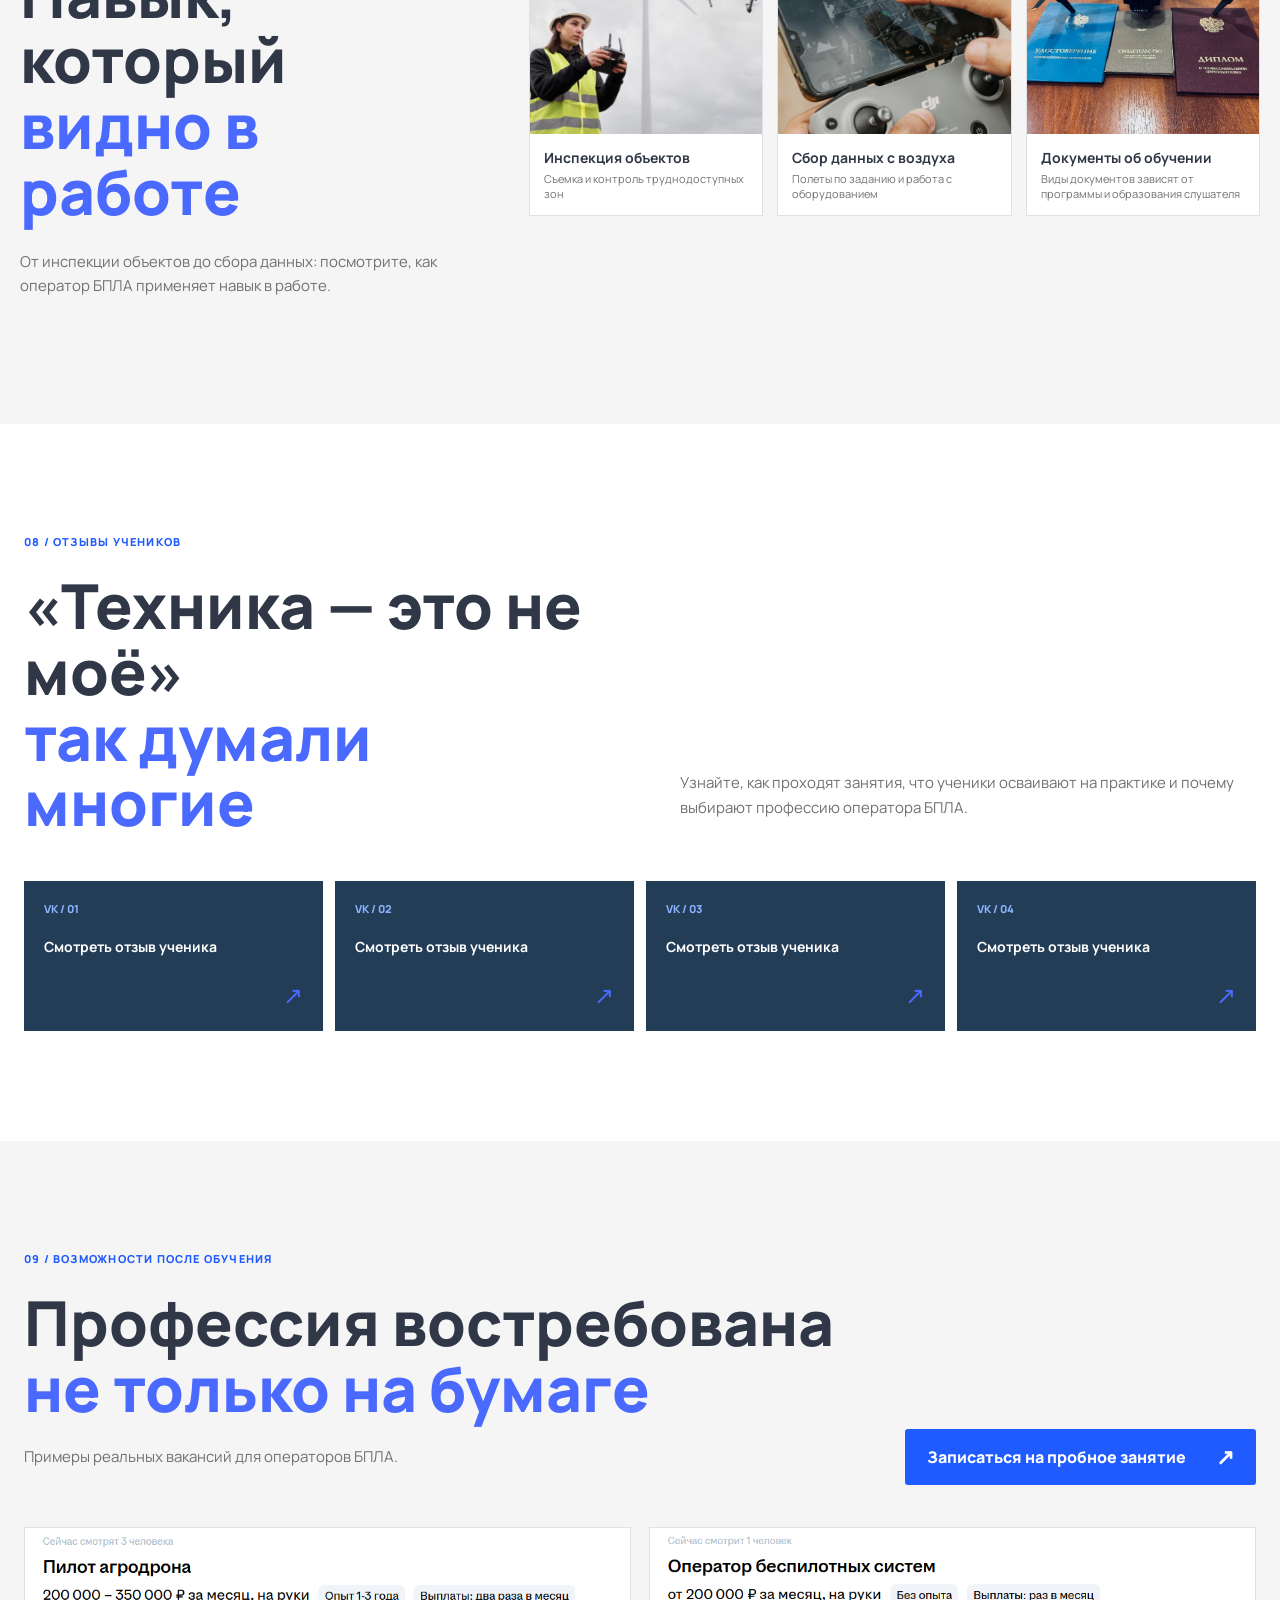
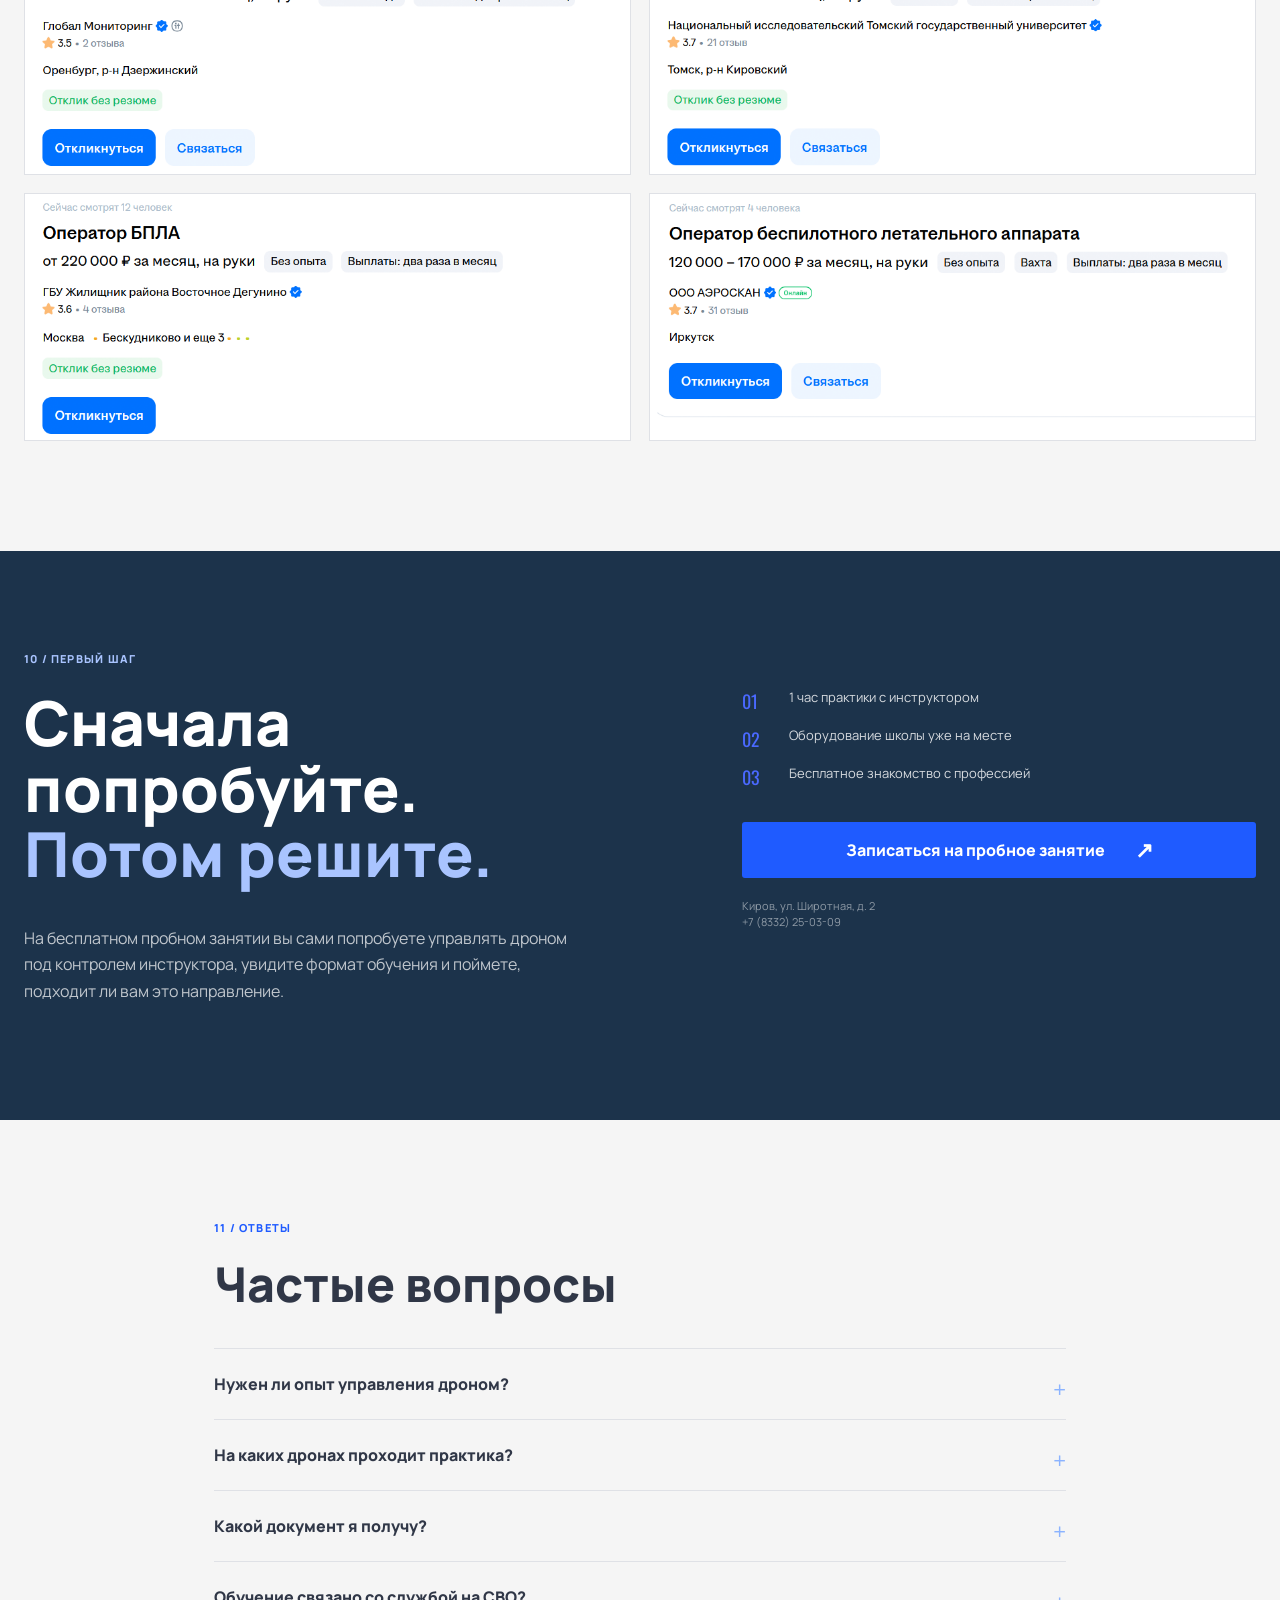
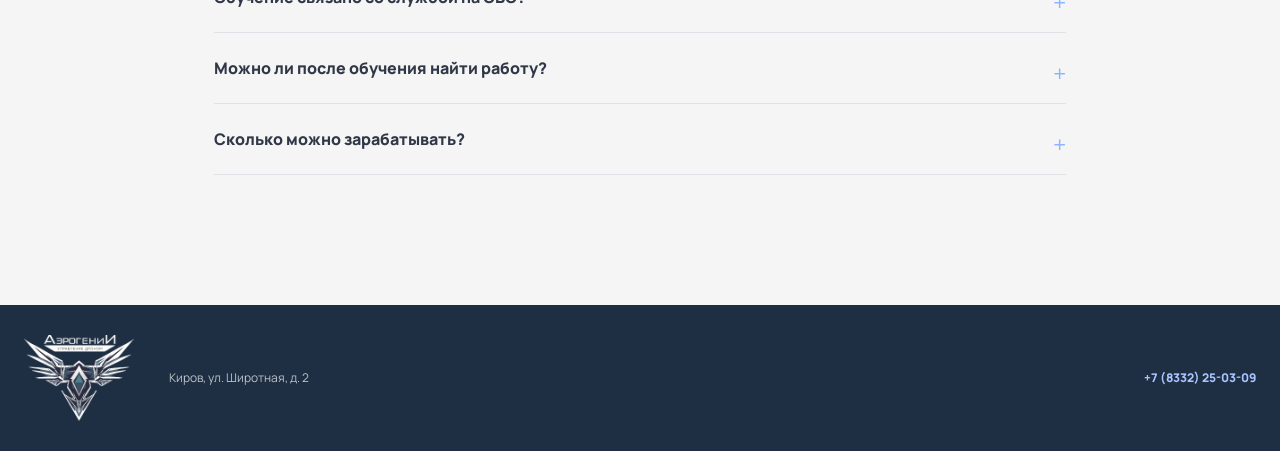
==== commit c8f76ed2: "Add intro under four-week skills heading" ====
--- a/profession/index.html
+++ b/profession/index.html
@@ -46,7 +46,7 @@
         <div class="earning-card accent"><span>02</span><h3>Брать заказы самостоятельно</h3><p>Собираете портфолио, находите клиентов и продаете конкретный результат: съемку, карту, отчет или обследование.</p><a href="https://airo-site-kirov.ru/zapis">Записаться на пробное →</a></div>
         <div class="earning-card"><span>03</span><h3>Развить услугу для бизнеса</h3><p>Помогаете компаниям экономить время и деньги с помощью регулярного мониторинга и данных с воздуха.</p><a href="https://airo-site-kirov.ru/zapis">Проверить профессию на практике →</a></div>
       </div><div class="income-line"><div class="income-estimate"><span>Средний ориентир в месяц</span><strong>150 000 ₽</strong></div></div></section>
-      <section class="section roadmap-section"><div class="section-label">04 / Обучение</div><div class="two-col"><h2>Что вы умеете<br /><span>через 4 недели</span></h2><div class="roadmap">
+      <section class="section roadmap-section"><div class="section-label">04 / Обучение</div><div class="two-col"><div class="copy-large"><h2>Что вы умеете<br /><span>через 4 недели</span></h2><p>От первых полетов до прикладных задач: за четыре недели вы освоите базовые навыки оператора БПЛА и разберетесь, как применять их в работе.</p></div><div class="roadmap">
         <div class="roadmap-item"><b>01</b><div><h3>Управлять дроном уверенно</h3><p>Базовые и сложные маневры, работа с камерой, безопасность и подготовка к вылету.</p></div></div>
         <div class="roadmap-item"><b>02</b><div><h3>Выполнять прикладные задачи</h3><p>Съемка, осмотр объектов, сбор данных, полеты по заданию и разбор результатов.</p></div></div>
         <div class="roadmap-item"><b>03</b><div><h3>Работать законно и безопасно</h3><p>Правила эксплуатации БПЛА, ограничения, документы и ответственность оператора.</p></div></div>
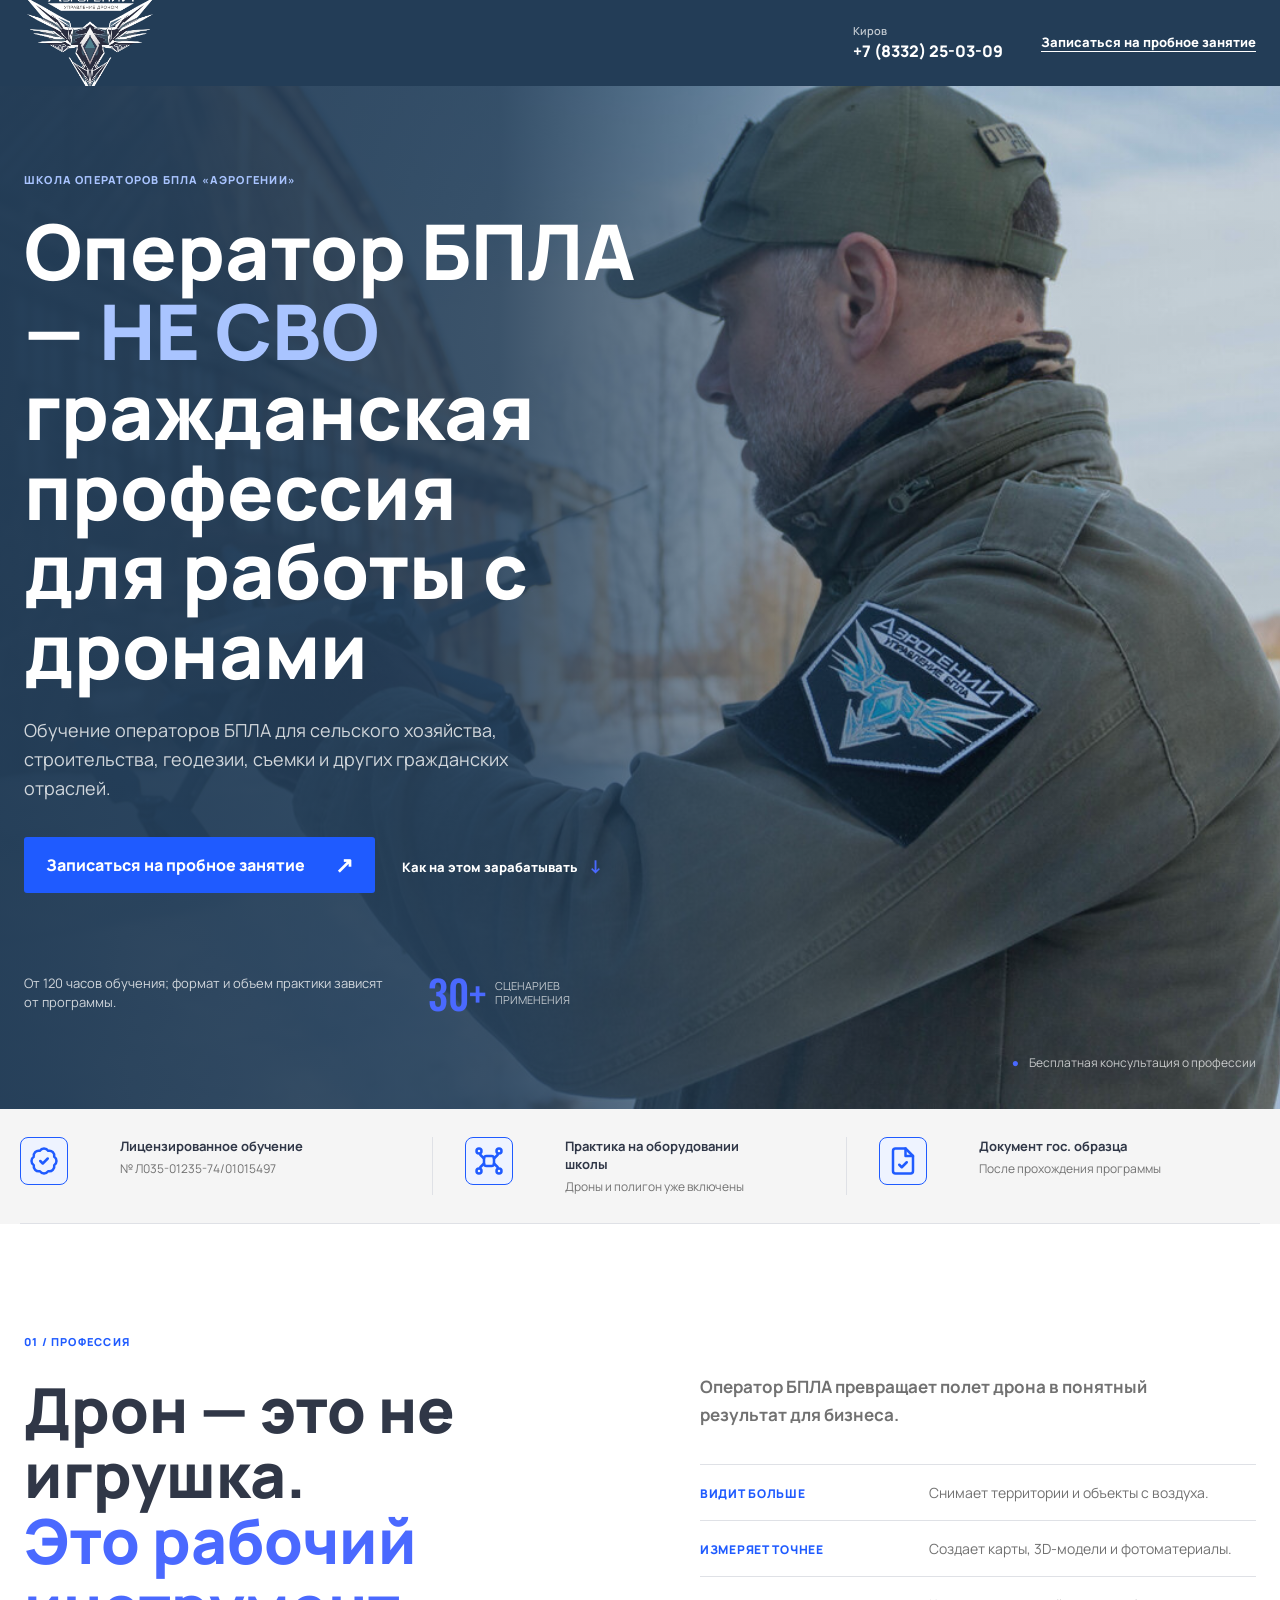
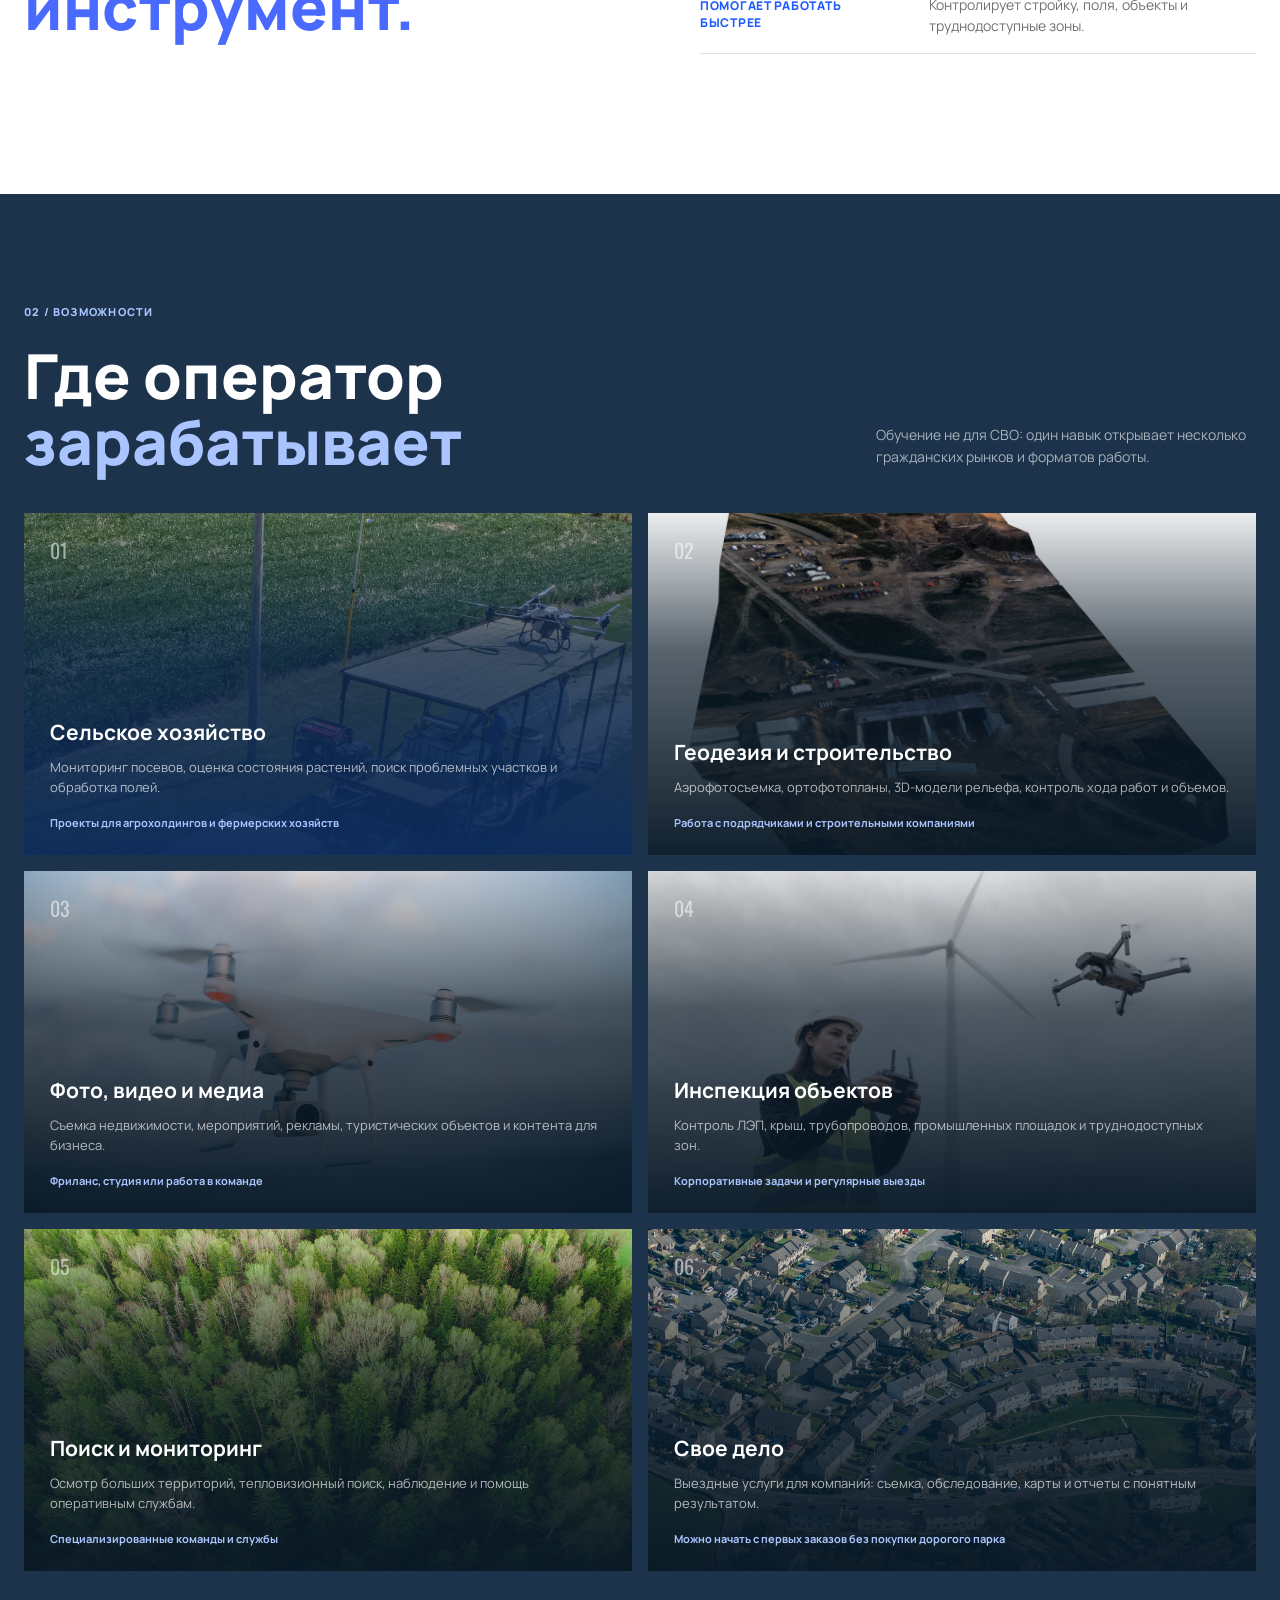
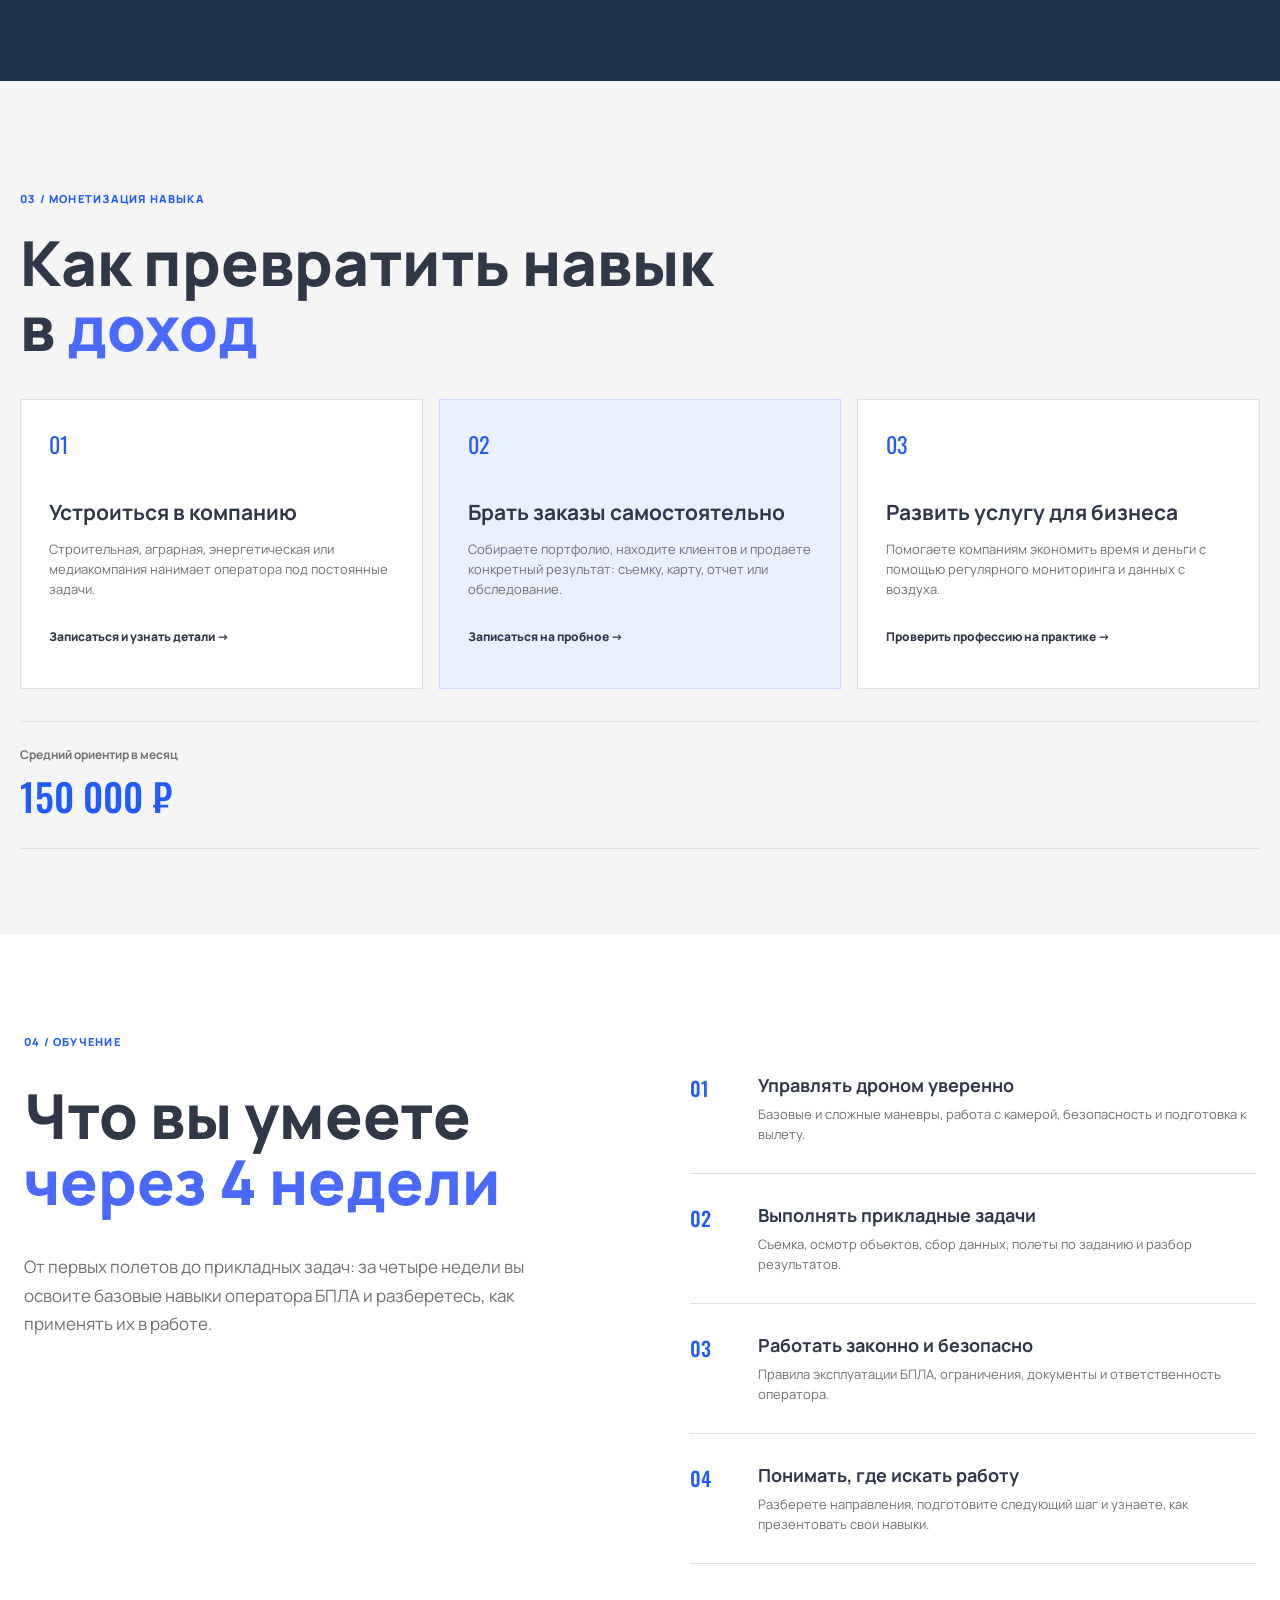
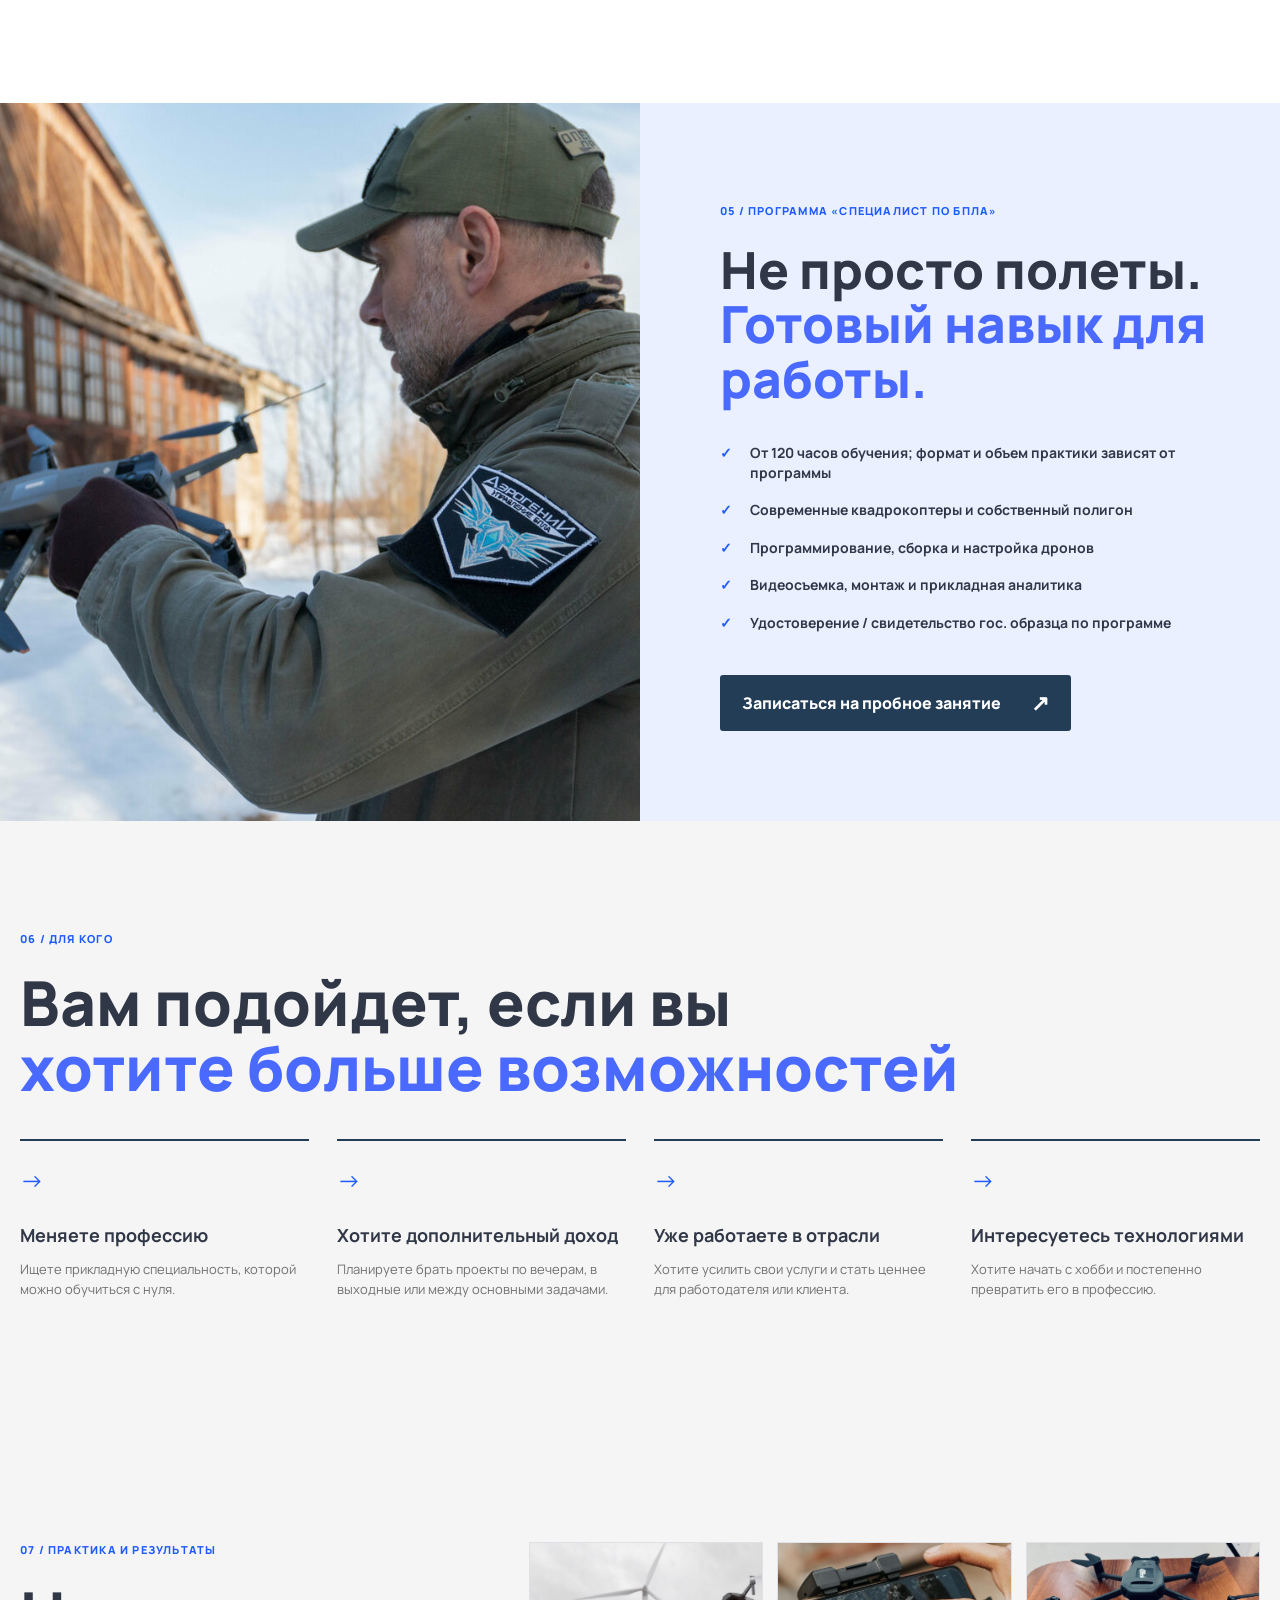
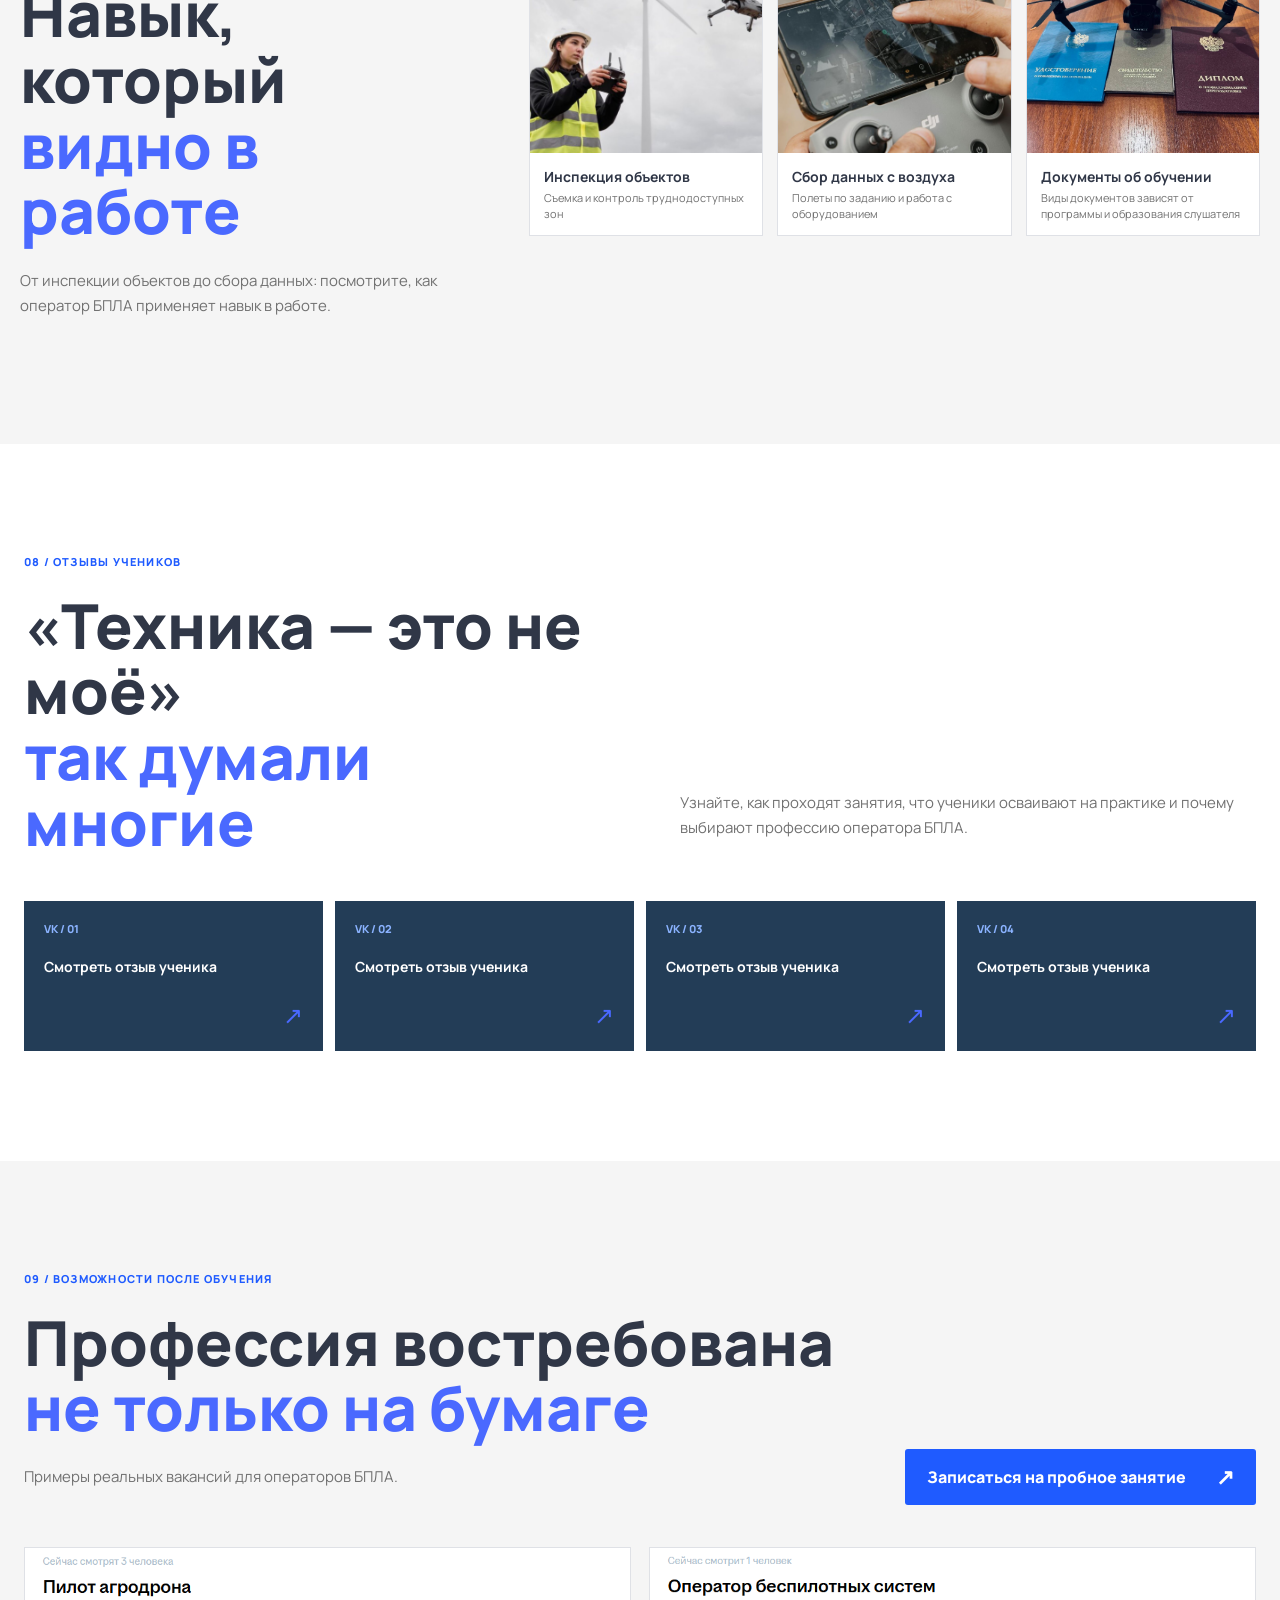
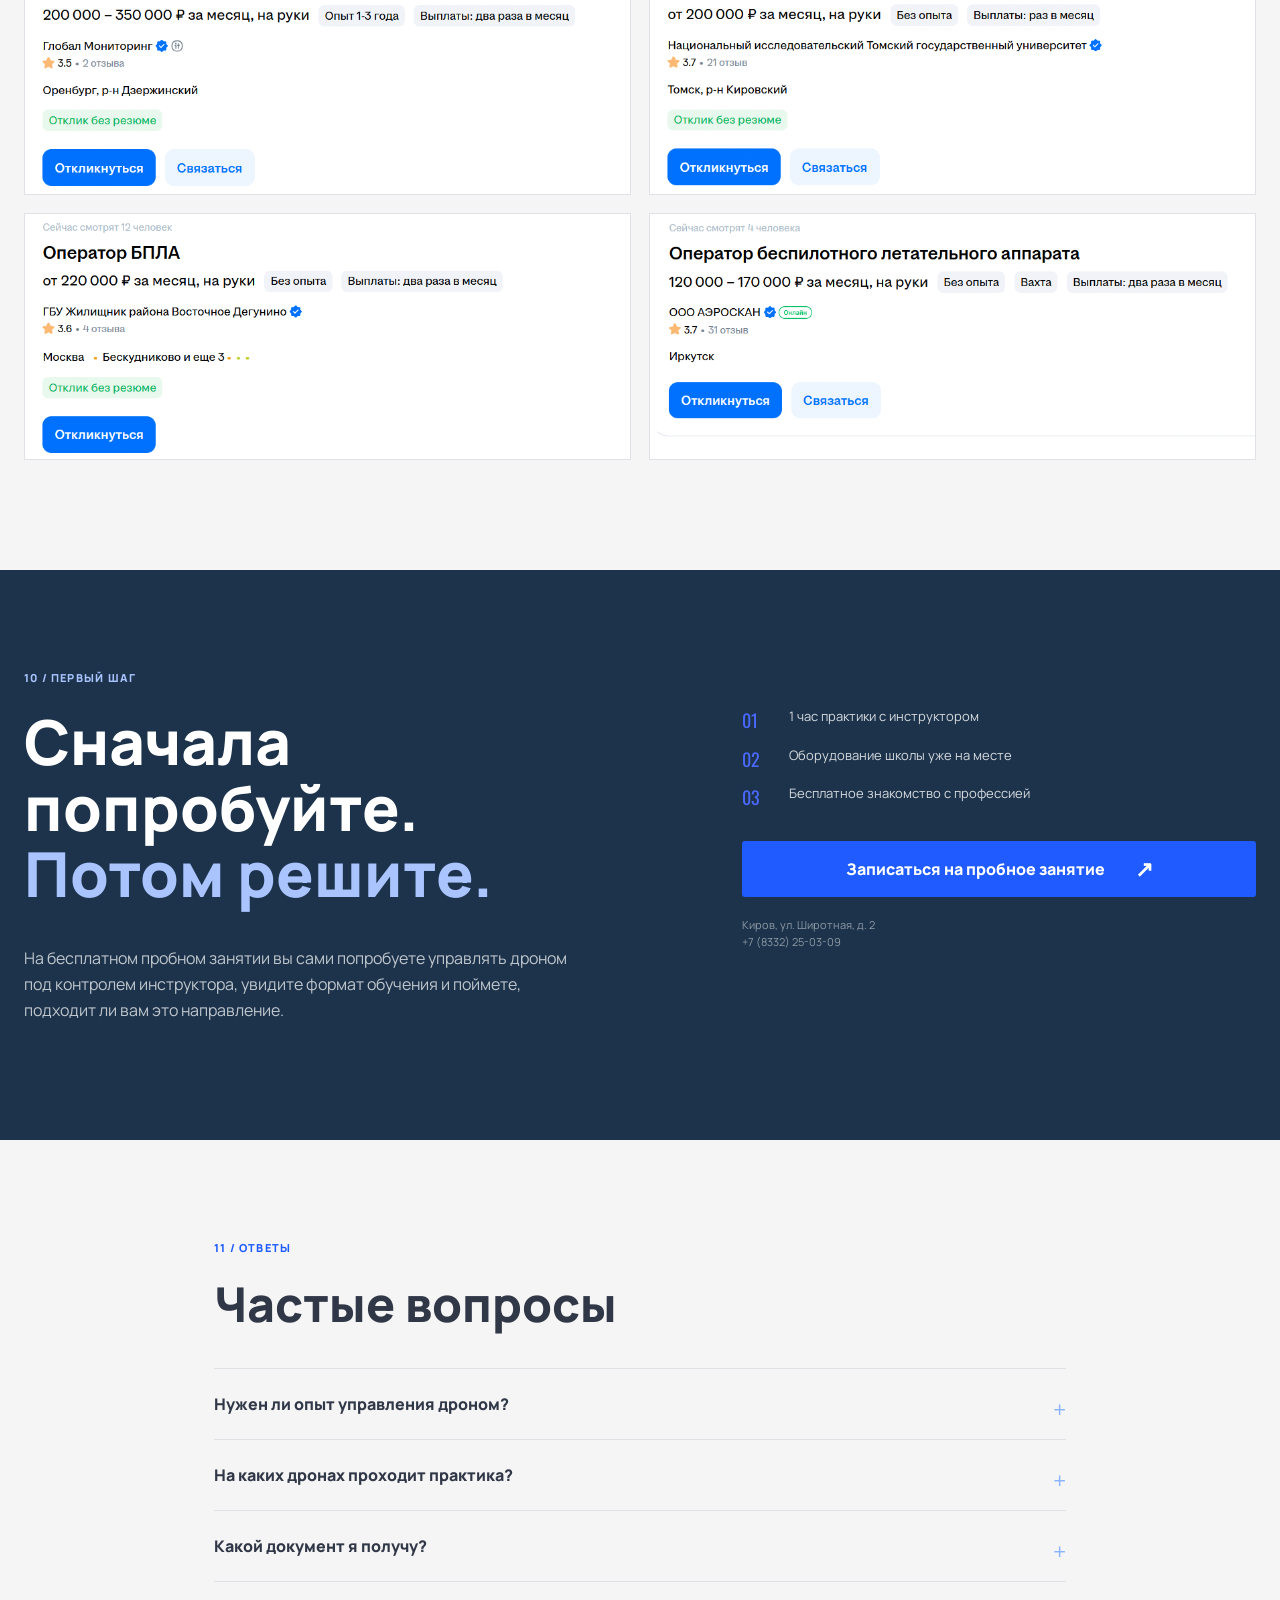
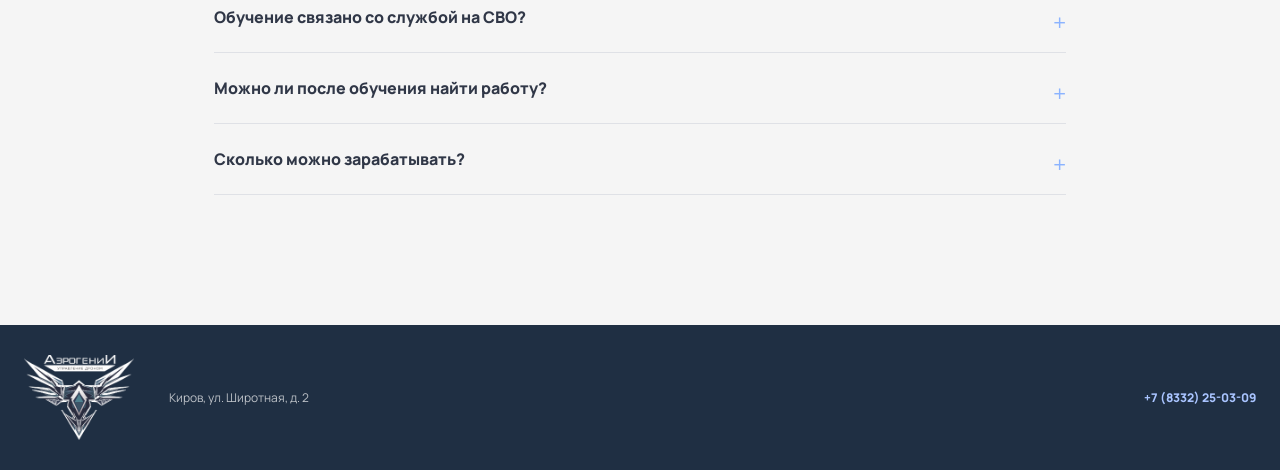
==== commit 38b46987: "Update training duration wording" ====
--- a/profession/index.html
+++ b/profession/index.html
@@ -27,7 +27,7 @@
           <h1>Оператор БПЛА — <em>НЕ СВО</em><br />гражданская профессия<br />для работы с дронами</h1>
           <p class="hero-text">Обучение операторов БПЛА для сельского хозяйства, строительства, геодезии, съемки и других гражданских отраслей.</p>
           <div class="hero-actions"><a class="button button-primary" href="https://airo-site-kirov.ru/zapis">Записаться на пробное занятие <span>↗</span></a><a class="text-link" href="#earning">Как на этом зарабатывать <span>↓</span></a></div>
-          <div class="hero-proof"><div><strong>120</strong><span>часов<br />обучения</span></div><div><strong>80</strong><span>часов<br />практики</span></div><div><strong>30+</strong><span>сценариев<br />применения</span></div></div>
+          <div class="hero-proof"><div class="hero-proof-summary"><span>От 120 часов обучения; формат и объем практики зависят от программы.</span></div><div><strong>30+</strong><span>сценариев<br />применения</span></div></div>
         </div>
         <div class="hero-note"><span>●</span> Бесплатная консультация о профессии</div>
       </section>
@@ -52,7 +52,7 @@
         <div class="roadmap-item"><b>03</b><div><h3>Работать законно и безопасно</h3><p>Правила эксплуатации БПЛА, ограничения, документы и ответственность оператора.</p></div></div>
         <div class="roadmap-item"><b>04</b><div><h3>Понимать, где искать работу</h3><p>Разберете направления, подготовите следующий шаг и узнаете, как презентовать свои навыки.</p></div></div>
       </div></div></section>
-      <section class="section program-section"><div class="program-image"></div><div class="program-copy"><div class="section-label">05 / Программа «Специалист по БПЛА»</div><h2>Не просто полеты.<br /><span>Готовый навык для работы.</span></h2><ul class="check-list"><li>120 часов обучения, 80 часов практики</li><li>Современные квадрокоптеры и собственный полигон</li><li>Программирование, сборка и настройка дронов</li><li>Видеосъемка, монтаж и прикладная аналитика</li><li>Удостоверение / свидетельство гос. образца по программе</li></ul><a class="button button-dark" href="https://airo-site-kirov.ru/zapis">Записаться на пробное занятие <span>↗</span></a></div></section>
+      <section class="section program-section"><div class="program-image"></div><div class="program-copy"><div class="section-label">05 / Программа «Специалист по БПЛА»</div><h2>Не просто полеты.<br /><span>Готовый навык для работы.</span></h2><ul class="check-list"><li>От 120 часов обучения; формат и объем практики зависят от программы</li><li>Современные квадрокоптеры и собственный полигон</li><li>Программирование, сборка и настройка дронов</li><li>Видеосъемка, монтаж и прикладная аналитика</li><li>Удостоверение / свидетельство гос. образца по программе</li></ul><a class="button button-dark" href="https://airo-site-kirov.ru/zapis">Записаться на пробное занятие <span>↗</span></a></div></section>
       <section class="section audience-section"><div class="section-label">06 / Для кого</div><h2>Вам подойдет, если вы<br /><span>хотите больше возможностей</span></h2><div class="audience-grid"><div><span>→</span><h3>Меняете профессию</h3><p>Ищете прикладную специальность, которой можно обучиться с нуля.</p></div><div><span>→</span><h3>Хотите дополнительный доход</h3><p>Планируете брать проекты по вечерам, в выходные или между основными задачами.</p></div><div><span>→</span><h3>Уже работаете в отрасли</h3><p>Хотите усилить свои услуги и стать ценнее для работодателя или клиента.</p></div><div><span>→</span><h3>Интересуетесь технологиями</h3><p>Хотите начать с хобби и постепенно превратить его в профессию.</p></div></div></section>
       <section class="proof-section">
         <div class="section proof-heading"><div class="section-label">07 / Практика и результаты</div><h2>Навык, который<br /><span>видно в работе</span></h2><p>От инспекции объектов до сбора данных: посмотрите, как оператор БПЛА применяет навык в работе.</p></div>
--- a/profession/styles.css
+++ b/profession/styles.css
@@ -99,3 +99,4 @@
 @media(max-width:850px){.sector-grid{grid-template-columns:repeat(2,minmax(0,1fr))}.sector-copy{min-height:0;padding:20px 22px}.income-line{align-items:flex-start}}
 @media(max-width:520px){.sector-grid{grid-template-columns:1fr;gap:14px}.sector{aspect-ratio:auto;min-height:330px}.sector-copy{min-height:330px;padding:22px 24px 26px}.sector-number{padding-bottom:28px}.income-line{display:grid;gap:12px}.income-estimate strong{font-size:34px}.income-line>p{font-size:12px}}
 
+.hero-proof-summary{max-width:360px}.hero-proof-summary span{color:rgba(255,255,255,.78);font-size:13px;line-height:1.4;text-transform:none}
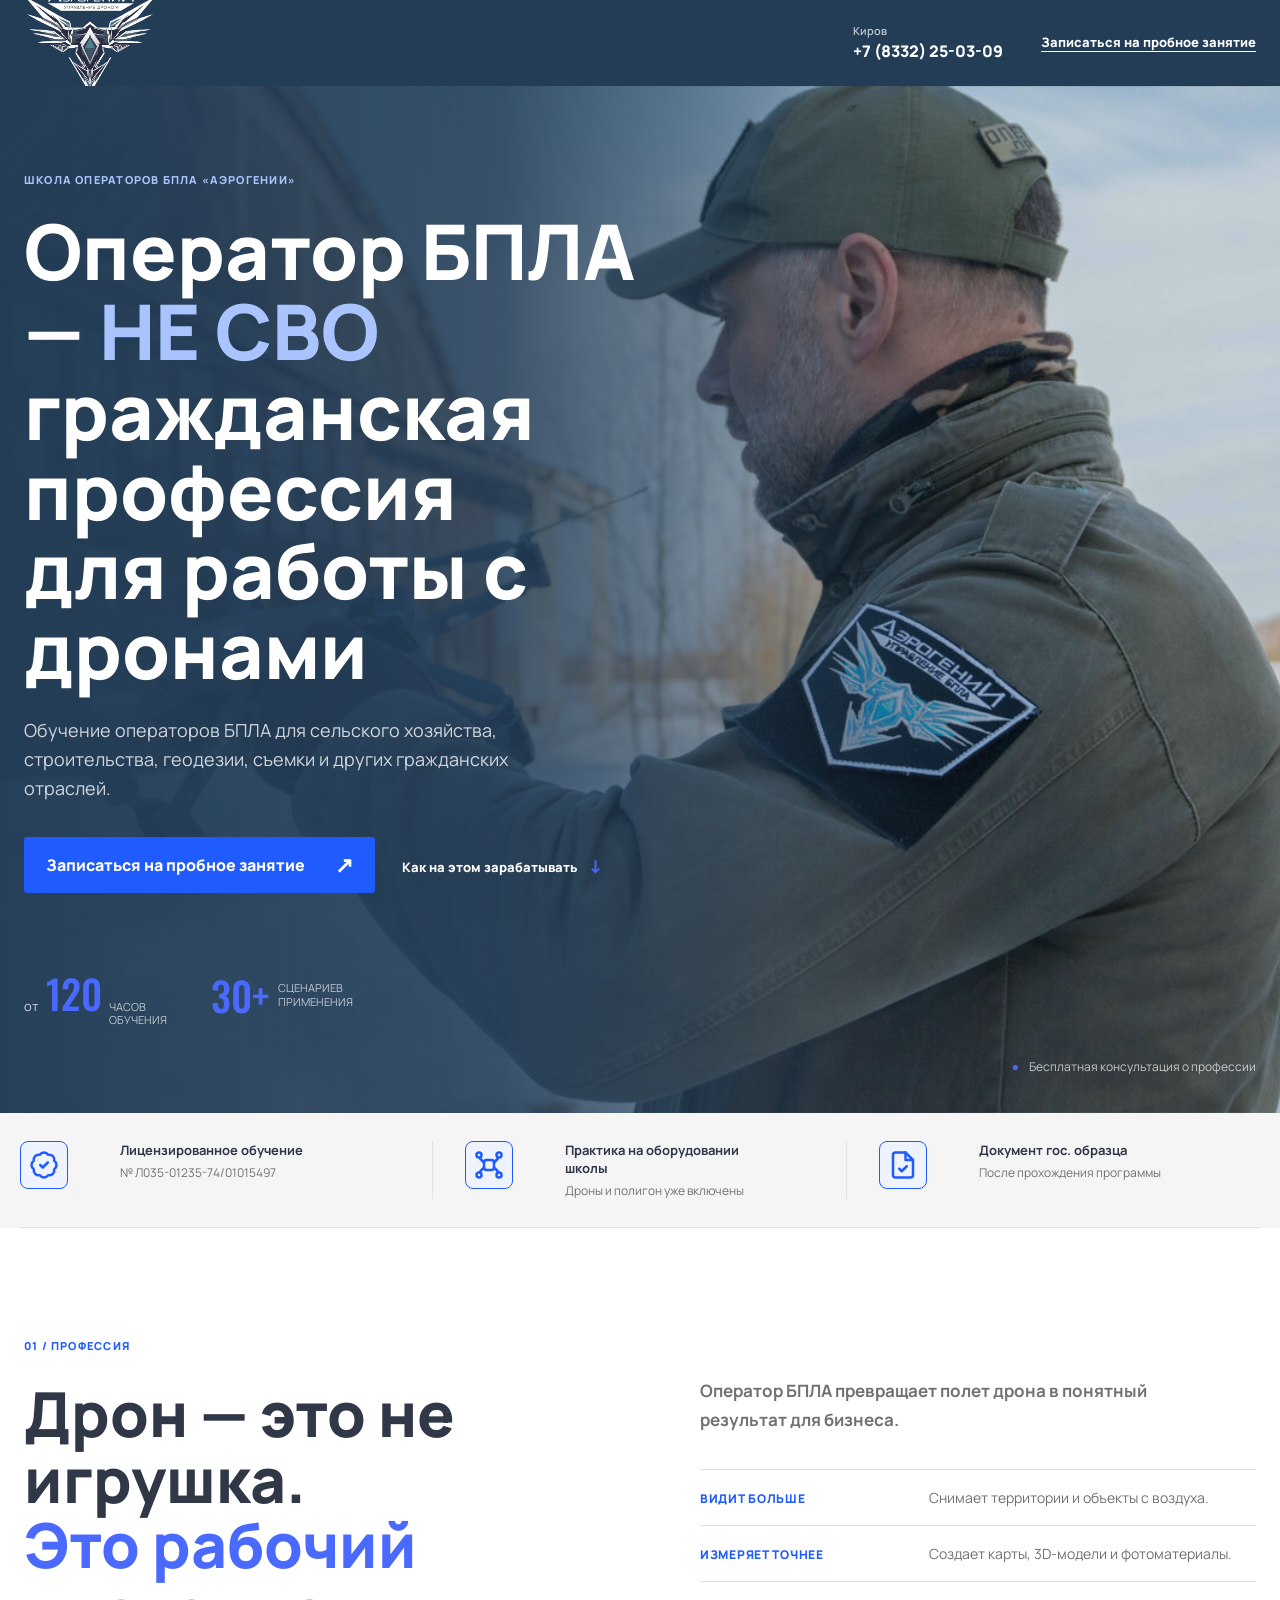
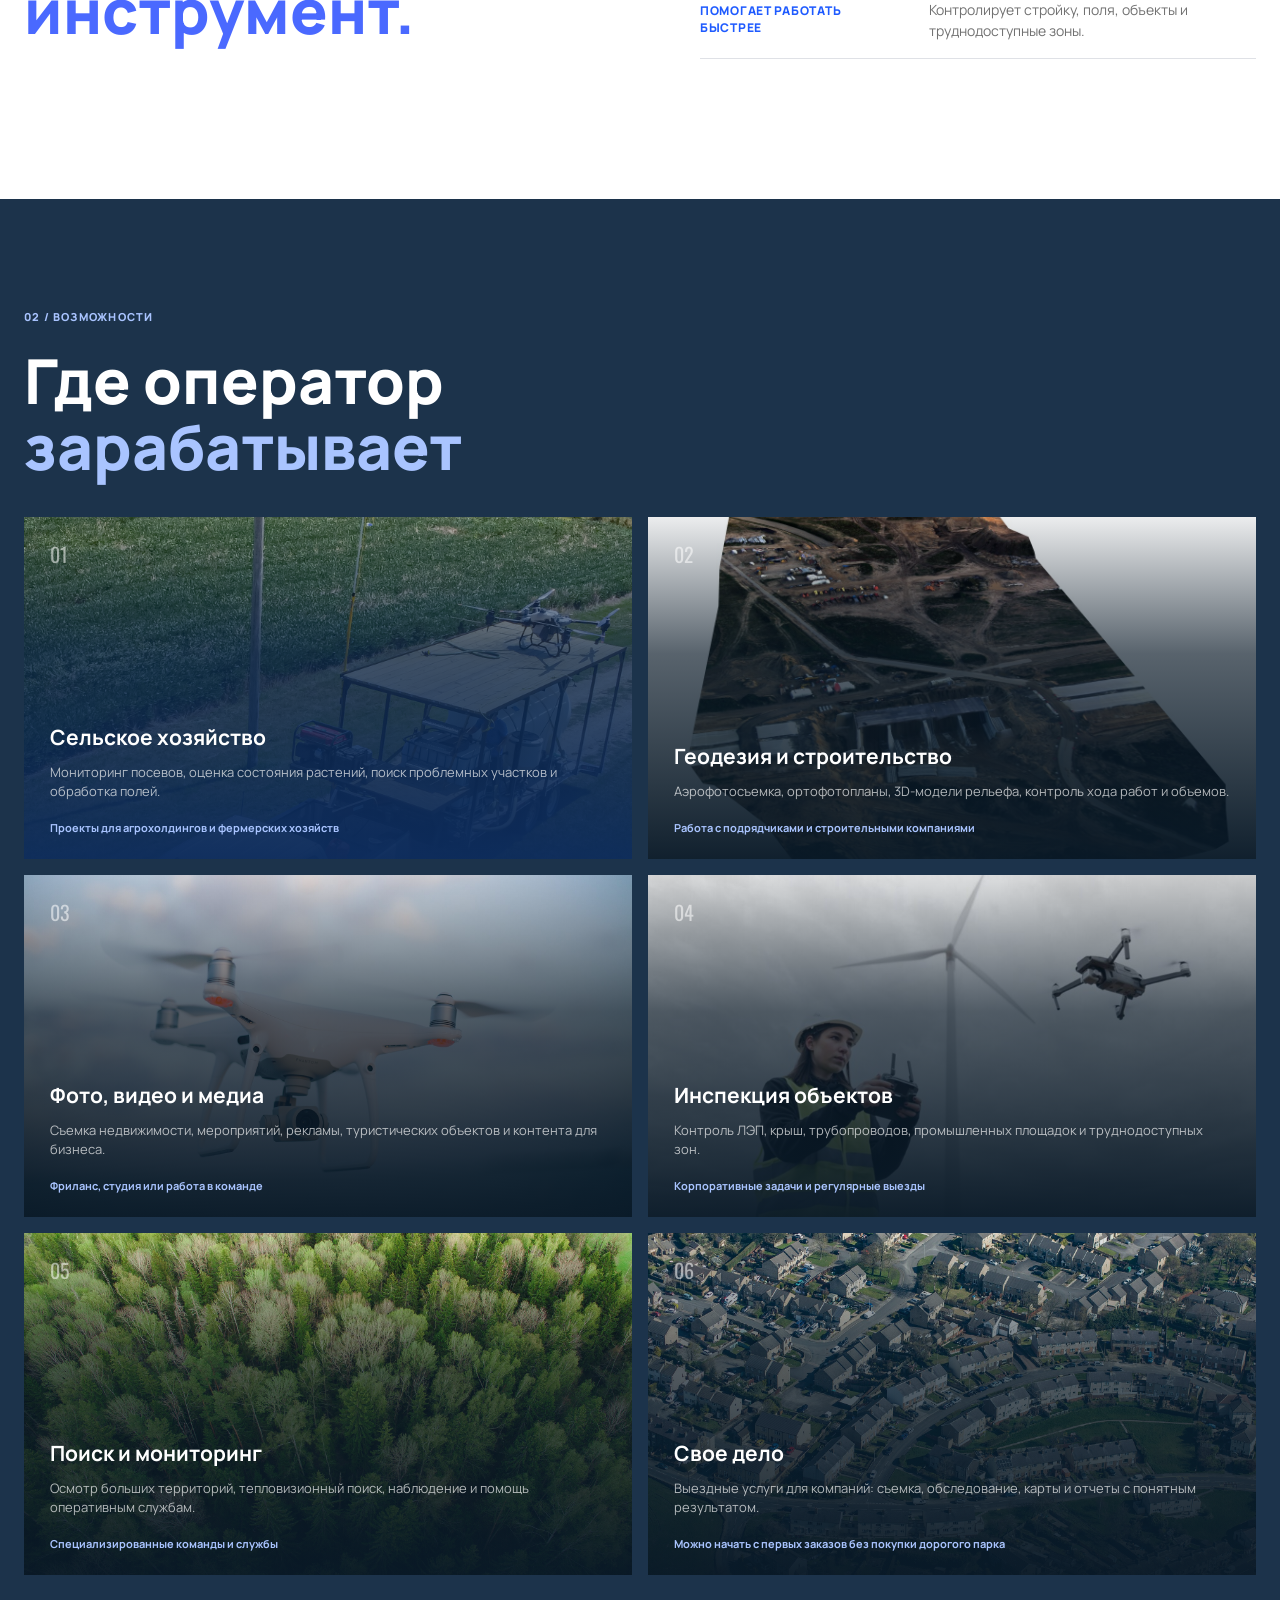
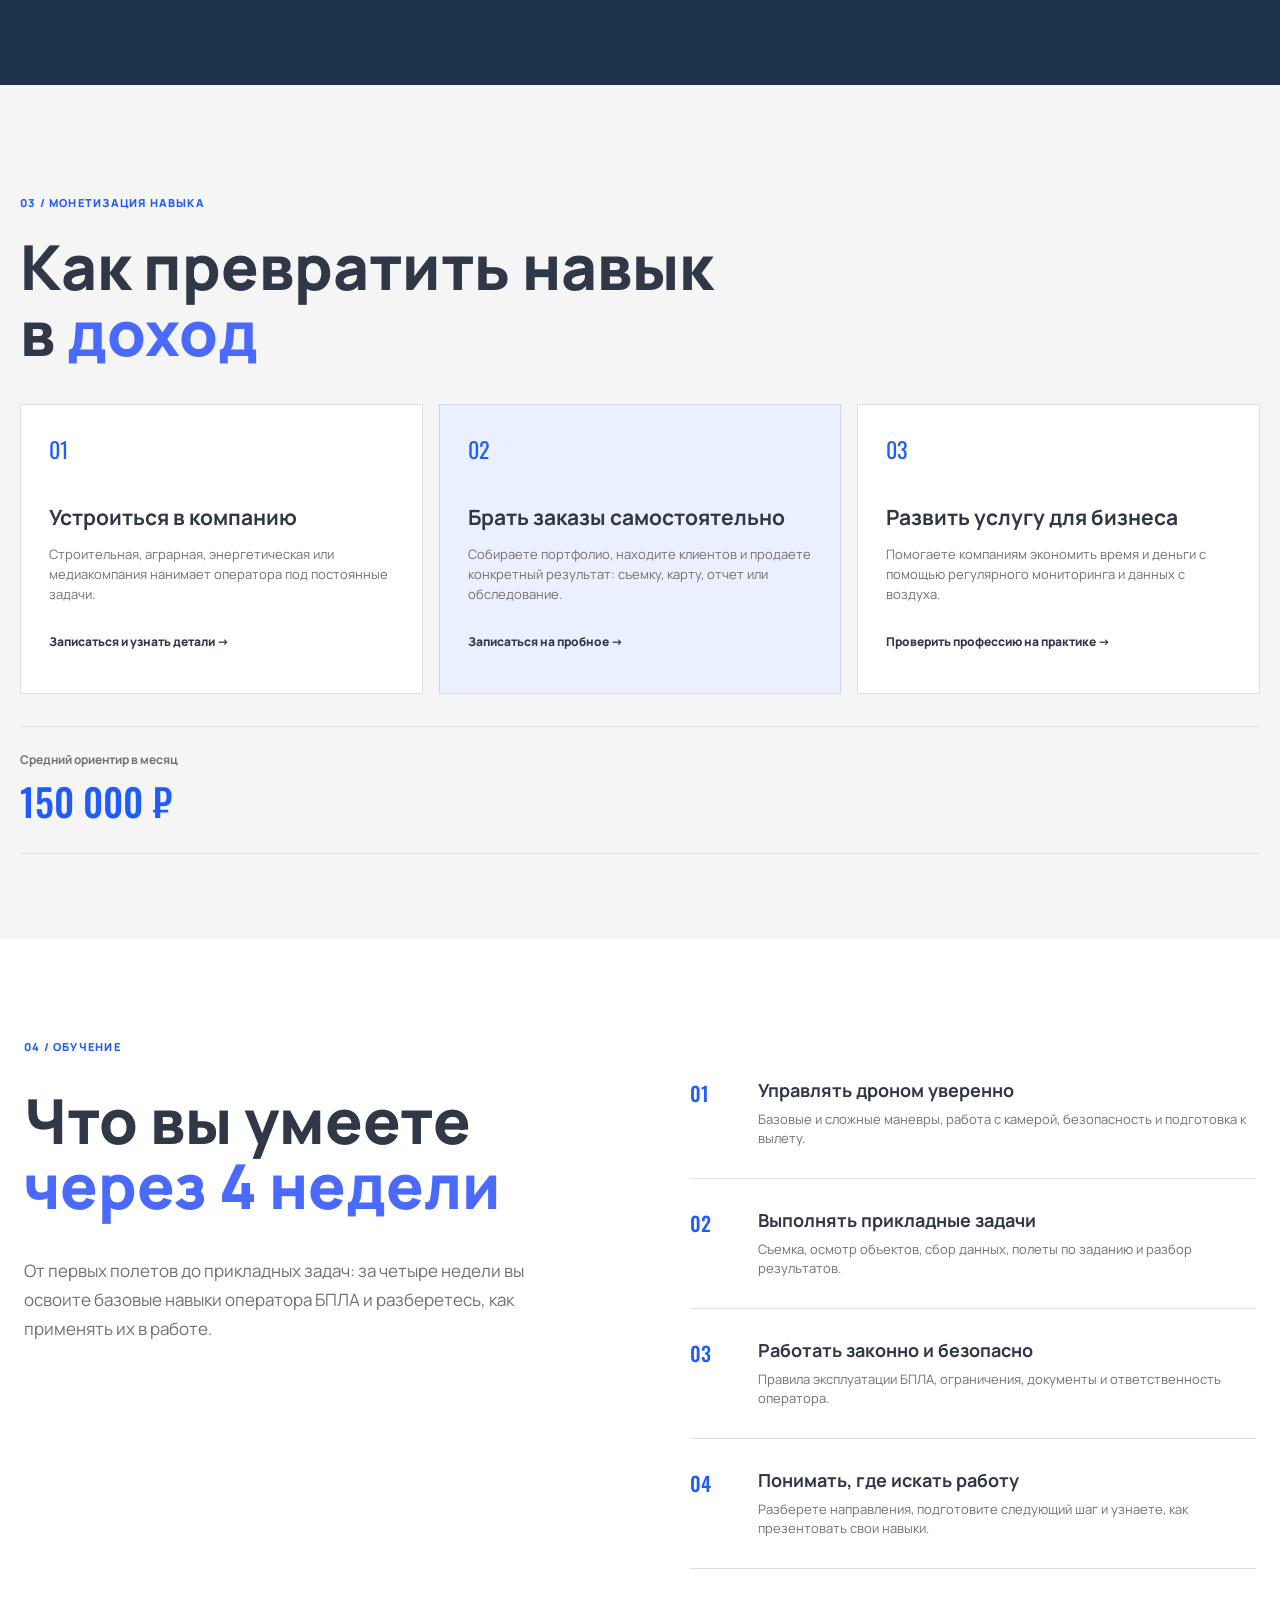
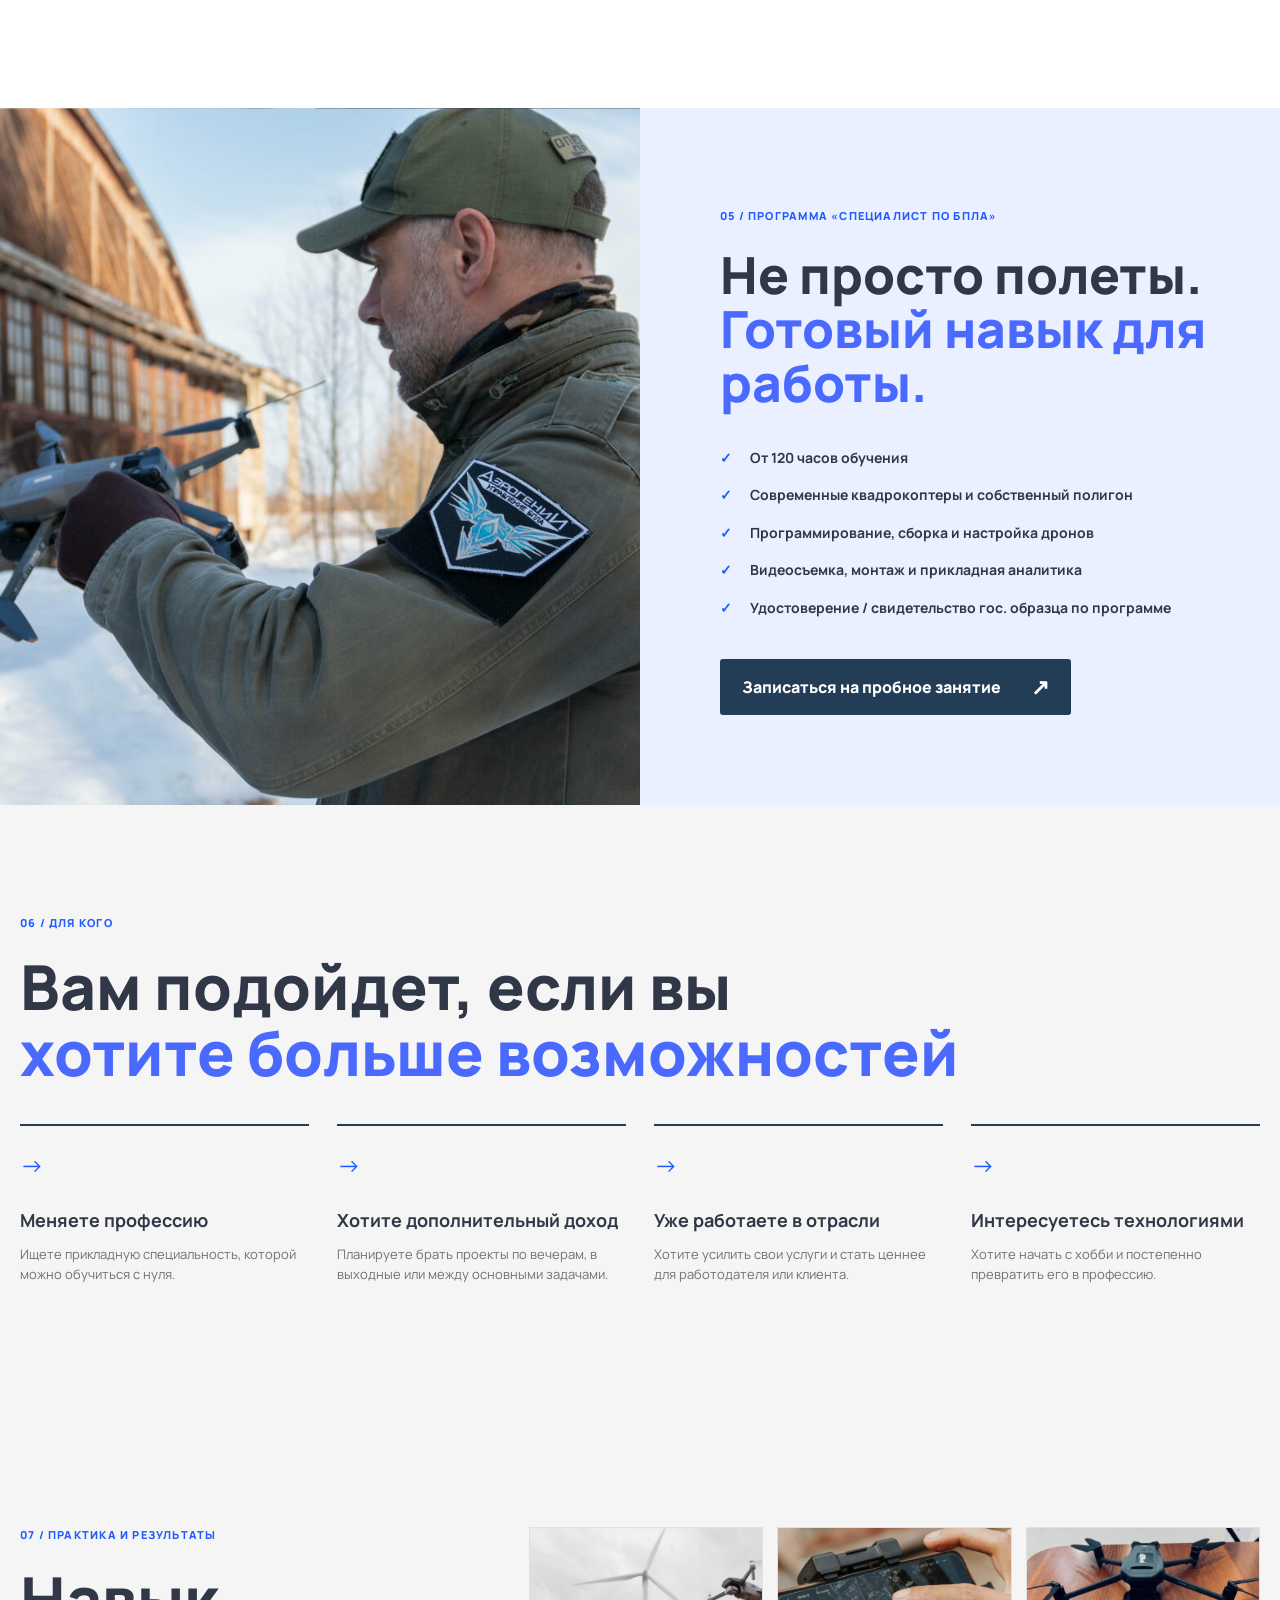
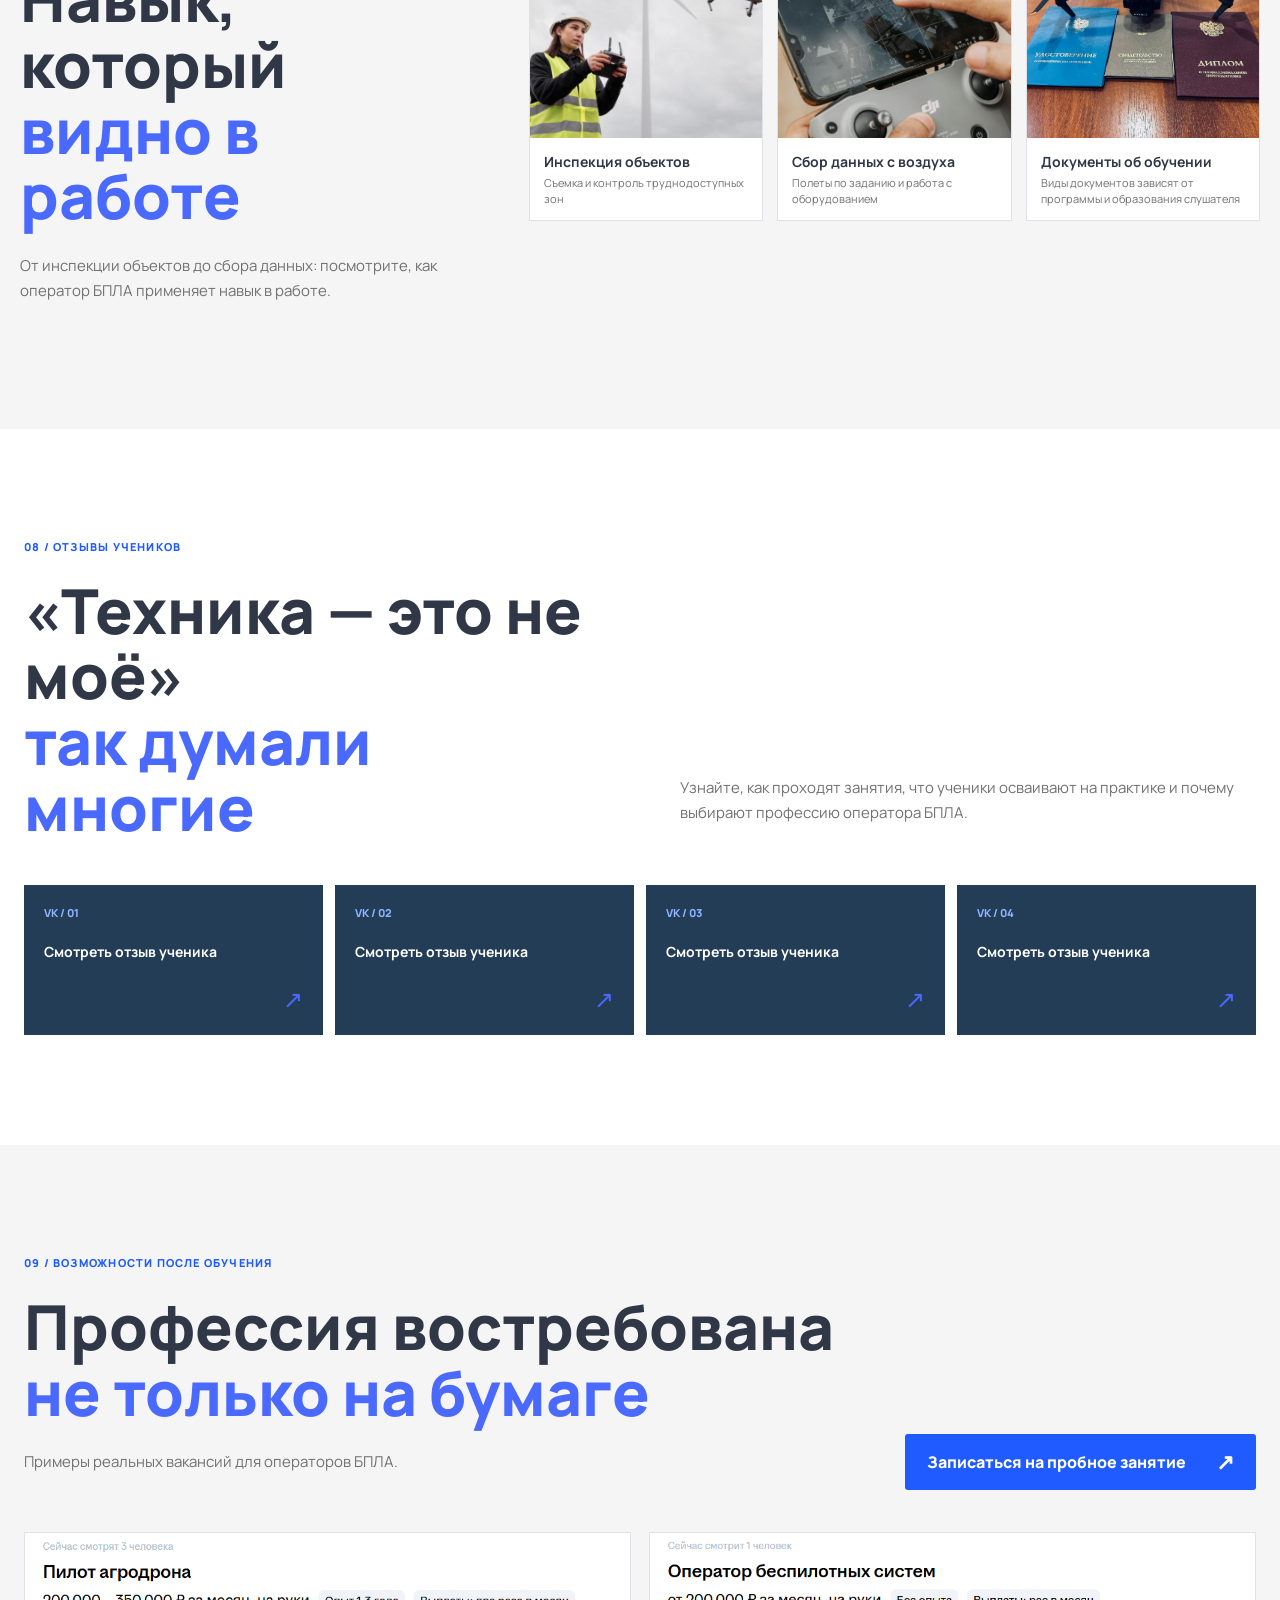
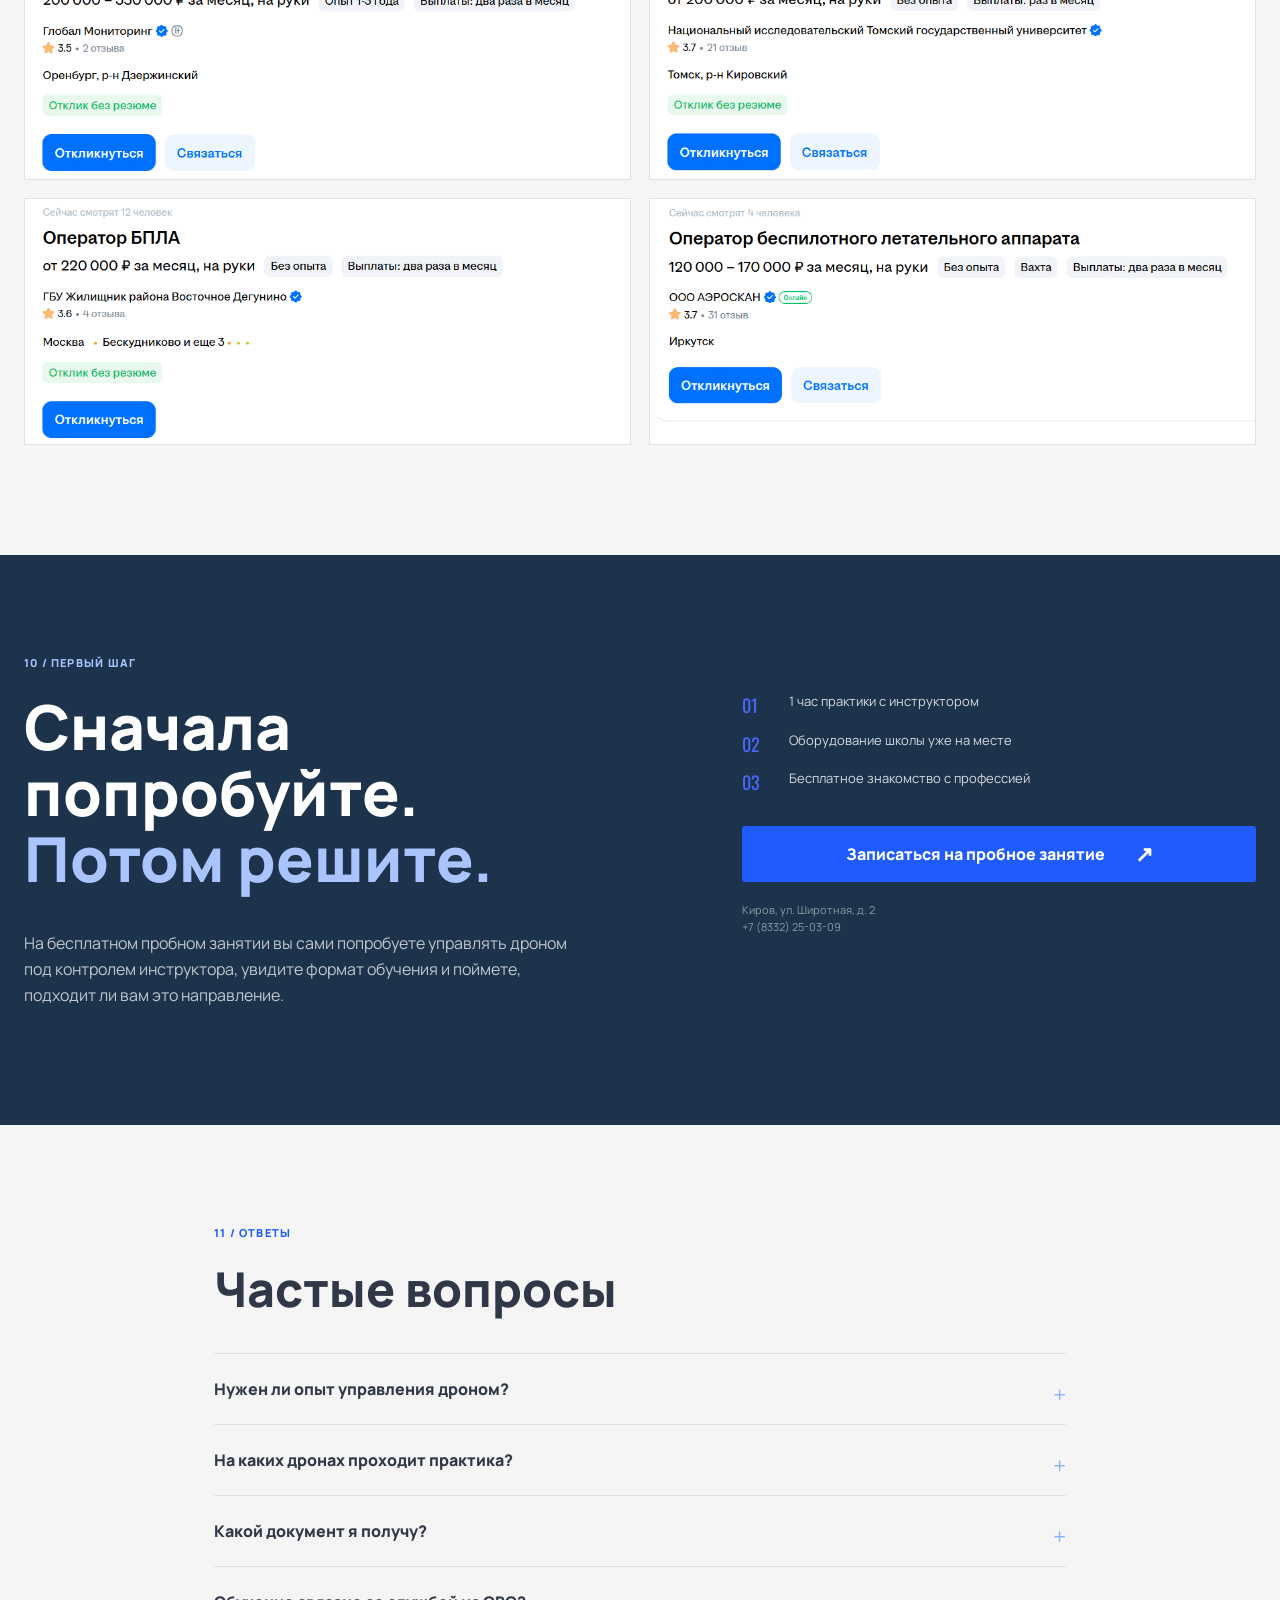
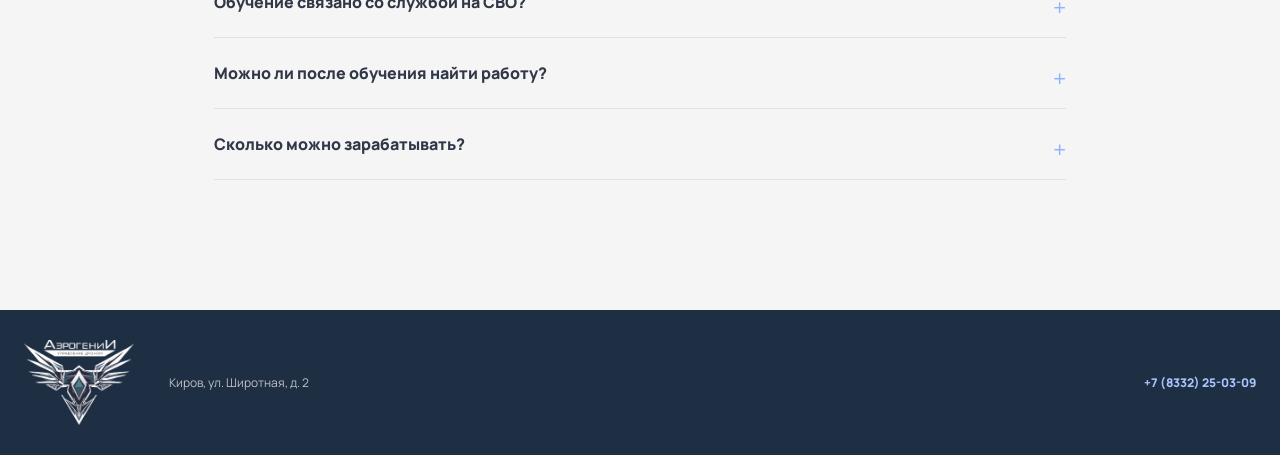
==== commit 1ca33de1: "Simplify training duration display" ====
--- a/profession/index.html
+++ b/profession/index.html
@@ -27,13 +27,13 @@
           <h1>Оператор БПЛА — <em>НЕ СВО</em><br />гражданская профессия<br />для работы с дронами</h1>
           <p class="hero-text">Обучение операторов БПЛА для сельского хозяйства, строительства, геодезии, съемки и других гражданских отраслей.</p>
           <div class="hero-actions"><a class="button button-primary" href="https://airo-site-kirov.ru/zapis">Записаться на пробное занятие <span>↗</span></a><a class="text-link" href="#earning">Как на этом зарабатывать <span>↓</span></a></div>
-          <div class="hero-proof"><div class="hero-proof-summary"><span>От 120 часов обучения; формат и объем практики зависят от программы.</span></div><div><strong>30+</strong><span>сценариев<br />применения</span></div></div>
+          <div class="hero-proof"><div class="hero-proof-hours"><small>от</small><strong>120</strong><span>часов<br />обучения</span></div><div><strong>30+</strong><span>сценариев<br />применения</span></div></div>
         </div>
         <div class="hero-note"><span>●</span> Бесплатная консультация о профессии</div>
       </section>
       <section class="trust-strip"><div><span class="trust-icon" aria-hidden="true"><svg viewBox="0 0 24 24" focusable="false"><path d="M3.85 8.62a4 4 0 0 1 4.78-4.77 4 4 0 0 1 6.74 0 4 4 0 0 1 4.78 4.78 4 4 0 0 1 0 6.74 4 4 0 0 1-4.77 4.78 4 4 0 0 1-6.74 0 4 4 0 0 1-4.78-4.77 4 4 0 0 1 0-6.76Z"></path><path d="m9 12 2 2 4-4"></path></svg></span><div><strong>Лицензированное обучение</strong><span>№ Л035-01235-74/01015497</span></div></div><div><span class="trust-icon" aria-hidden="true"><svg viewBox="0 0 24 24" focusable="false"><rect x="8" y="8" width="8" height="8" rx="2"></rect><path d="m8 10-3-3M16 10l3-3M8 14l-3 3M16 14l3 3"></path><circle cx="4" cy="4" r="2"></circle><circle cx="20" cy="4" r="2"></circle><circle cx="4" cy="20" r="2"></circle><circle cx="20" cy="20" r="2"></circle></svg></span><div><strong>Практика на оборудовании школы</strong><span>Дроны и полигон уже включены</span></div></div><div><span class="trust-icon" aria-hidden="true"><svg viewBox="0 0 24 24" focusable="false"><path d="M14 2H6a2 2 0 0 0-2 2v16a2 2 0 0 0 2 2h12a2 2 0 0 0 2-2V8Z"></path><path d="M14 2v6h6"></path><path d="m9 15 2 2 4-4"></path></svg></span><div><strong>Документ гос. образца</strong><span>После прохождения программы</span></div></div></section>
       <section class="section intro-section"><div class="section-label">01 / Профессия</div><div class="two-col"><div><h2>Дрон — это не игрушка.<br /><span>Это рабочий инструмент.</span></h2></div><div class="copy-large"><p class="intro-lead">Оператор БПЛА превращает полет дрона в понятный результат для бизнеса.</p><ul class="intro-points"><li><strong>Видит больше</strong><span>Снимает территории и объекты с воздуха.</span></li><li><strong>Измеряет точнее</strong><span>Создает карты, 3D-модели и фотоматериалы.</span></li><li><strong>Помогает работать быстрее</strong><span>Контролирует стройку, поля, объекты и труднодоступные зоны.</span></li></ul></div></div></section>
-      <section class="section dark-section" id="earning"><div class="section-label">02 / Возможности</div><div class="section-heading-row"><h2>Где оператор<br /><em>зарабатывает</em></h2><p>Обучение не для СВО: один навык открывает несколько гражданских рынков и форматов работы.</p></div><div class="sector-grid">
+      <section class="section dark-section" id="earning"><div class="section-label">02 / Возможности</div><div class="section-heading-row"><h2>Где оператор<br /><em>зарабатывает</em></h2></div><div class="sector-grid">
         <article class="sector sector-featured"><img src="./sector-agriculture.jpg" alt="" aria-hidden="true" /><div class="sector-copy"><span class="sector-number">01</span><h3>Сельское хозяйство</h3><p>Мониторинг посевов, оценка состояния растений, поиск проблемных участков и обработка полей.</p><b>Проекты для агрохолдингов и фермерских хозяйств</b></div></article>
         <article class="sector"><img src="./sector-construction.jpg" alt="" aria-hidden="true" /><div class="sector-copy"><span class="sector-number">02</span><h3>Геодезия и строительство</h3><p>Аэрофотосъемка, ортофотопланы, 3D-модели рельефа, контроль хода работ и объемов.</p><b>Работа с подрядчиками и строительными компаниями</b></div></article>
         <article class="sector"><img src="./sector-media.jpg" alt="" aria-hidden="true" /><div class="sector-copy"><span class="sector-number">03</span><h3>Фото, видео и медиа</h3><p>Съемка недвижимости, мероприятий, рекламы, туристических объектов и контента для бизнеса.</p><b>Фриланс, студия или работа в команде</b></div></article>
@@ -52,7 +52,7 @@
         <div class="roadmap-item"><b>03</b><div><h3>Работать законно и безопасно</h3><p>Правила эксплуатации БПЛА, ограничения, документы и ответственность оператора.</p></div></div>
         <div class="roadmap-item"><b>04</b><div><h3>Понимать, где искать работу</h3><p>Разберете направления, подготовите следующий шаг и узнаете, как презентовать свои навыки.</p></div></div>
       </div></div></section>
-      <section class="section program-section"><div class="program-image"></div><div class="program-copy"><div class="section-label">05 / Программа «Специалист по БПЛА»</div><h2>Не просто полеты.<br /><span>Готовый навык для работы.</span></h2><ul class="check-list"><li>От 120 часов обучения; формат и объем практики зависят от программы</li><li>Современные квадрокоптеры и собственный полигон</li><li>Программирование, сборка и настройка дронов</li><li>Видеосъемка, монтаж и прикладная аналитика</li><li>Удостоверение / свидетельство гос. образца по программе</li></ul><a class="button button-dark" href="https://airo-site-kirov.ru/zapis">Записаться на пробное занятие <span>↗</span></a></div></section>
+      <section class="section program-section"><div class="program-image"></div><div class="program-copy"><div class="section-label">05 / Программа «Специалист по БПЛА»</div><h2>Не просто полеты.<br /><span>Готовый навык для работы.</span></h2><ul class="check-list"><li>От 120 часов обучения</li><li>Современные квадрокоптеры и собственный полигон</li><li>Программирование, сборка и настройка дронов</li><li>Видеосъемка, монтаж и прикладная аналитика</li><li>Удостоверение / свидетельство гос. образца по программе</li></ul><a class="button button-dark" href="https://airo-site-kirov.ru/zapis">Записаться на пробное занятие <span>↗</span></a></div></section>
       <section class="section audience-section"><div class="section-label">06 / Для кого</div><h2>Вам подойдет, если вы<br /><span>хотите больше возможностей</span></h2><div class="audience-grid"><div><span>→</span><h3>Меняете профессию</h3><p>Ищете прикладную специальность, которой можно обучиться с нуля.</p></div><div><span>→</span><h3>Хотите дополнительный доход</h3><p>Планируете брать проекты по вечерам, в выходные или между основными задачами.</p></div><div><span>→</span><h3>Уже работаете в отрасли</h3><p>Хотите усилить свои услуги и стать ценнее для работодателя или клиента.</p></div><div><span>→</span><h3>Интересуетесь технологиями</h3><p>Хотите начать с хобби и постепенно превратить его в профессию.</p></div></div></section>
       <section class="proof-section">
         <div class="section proof-heading"><div class="section-label">07 / Практика и результаты</div><h2>Навык, который<br /><span>видно в работе</span></h2><p>От инспекции объектов до сбора данных: посмотрите, как оператор БПЛА применяет навык в работе.</p></div>
--- a/profession/styles.css
+++ b/profession/styles.css
@@ -100,3 +100,4 @@
 @media(max-width:520px){.sector-grid{grid-template-columns:1fr;gap:14px}.sector{aspect-ratio:auto;min-height:330px}.sector-copy{min-height:330px;padding:22px 24px 26px}.sector-number{padding-bottom:28px}.income-line{display:grid;gap:12px}.income-estimate strong{font-size:34px}.income-line>p{font-size:12px}}
 
 .hero-proof-summary{max-width:360px}.hero-proof-summary span{color:rgba(255,255,255,.78);font-size:13px;line-height:1.4;text-transform:none}
+.hero-proof-hours{align-items:baseline!important;gap:7px!important}.hero-proof-hours small{color:rgba(255,255,255,.76);font-size:13px;text-transform:lowercase}.hero-proof-hours strong,.hero-proof>div:last-child strong{color:#4a69ff}
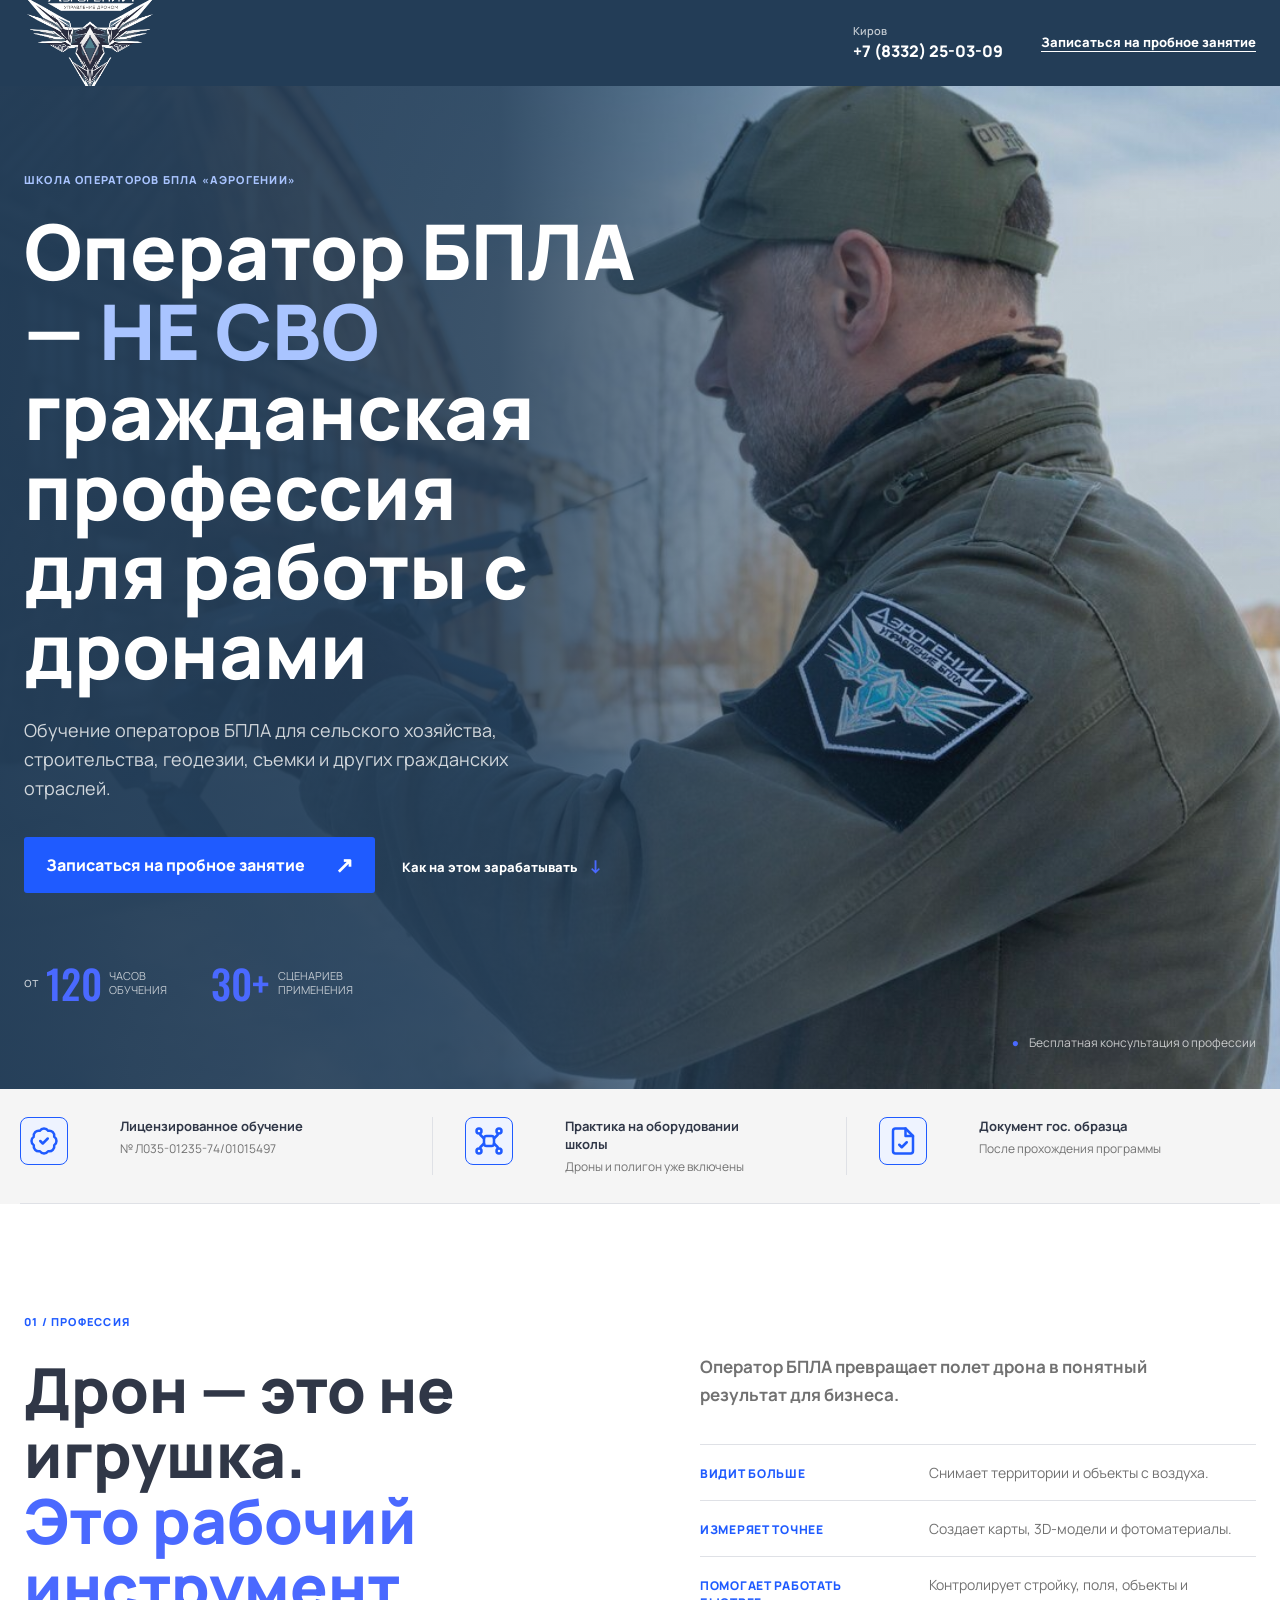
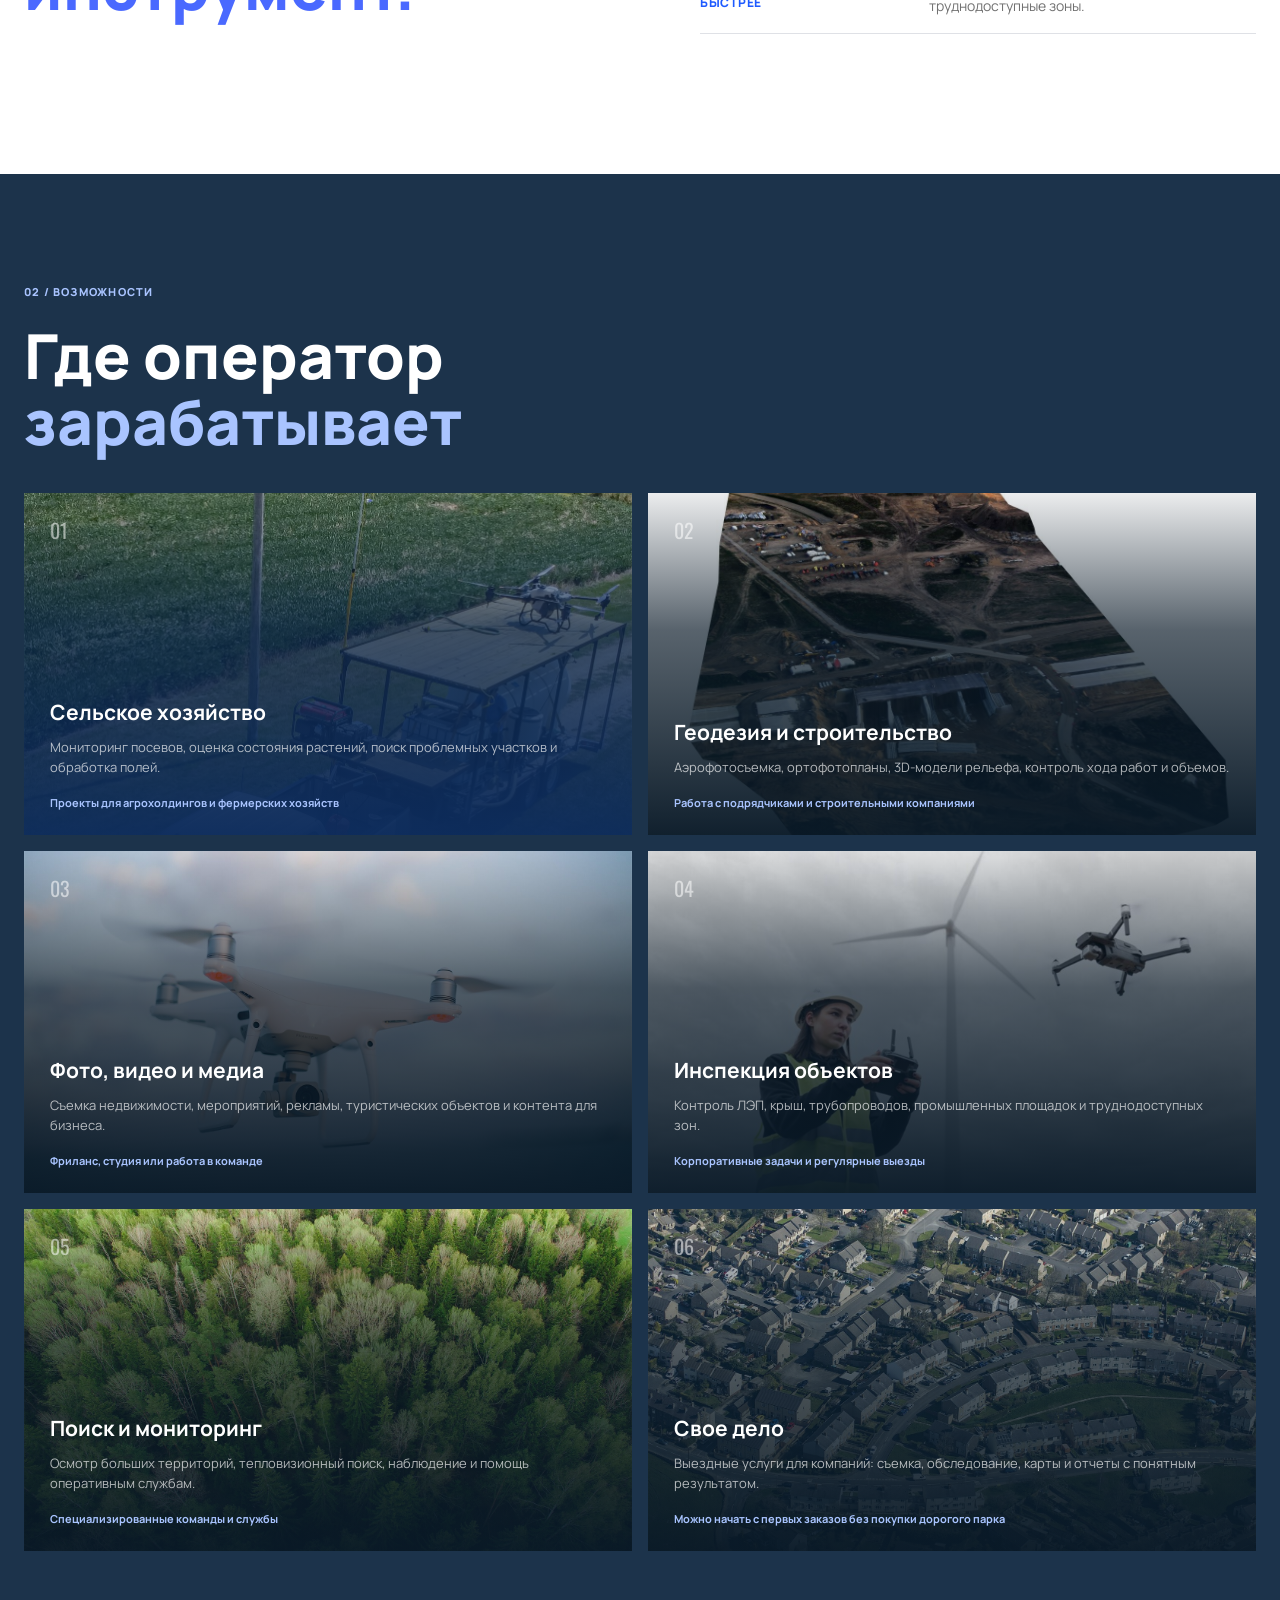
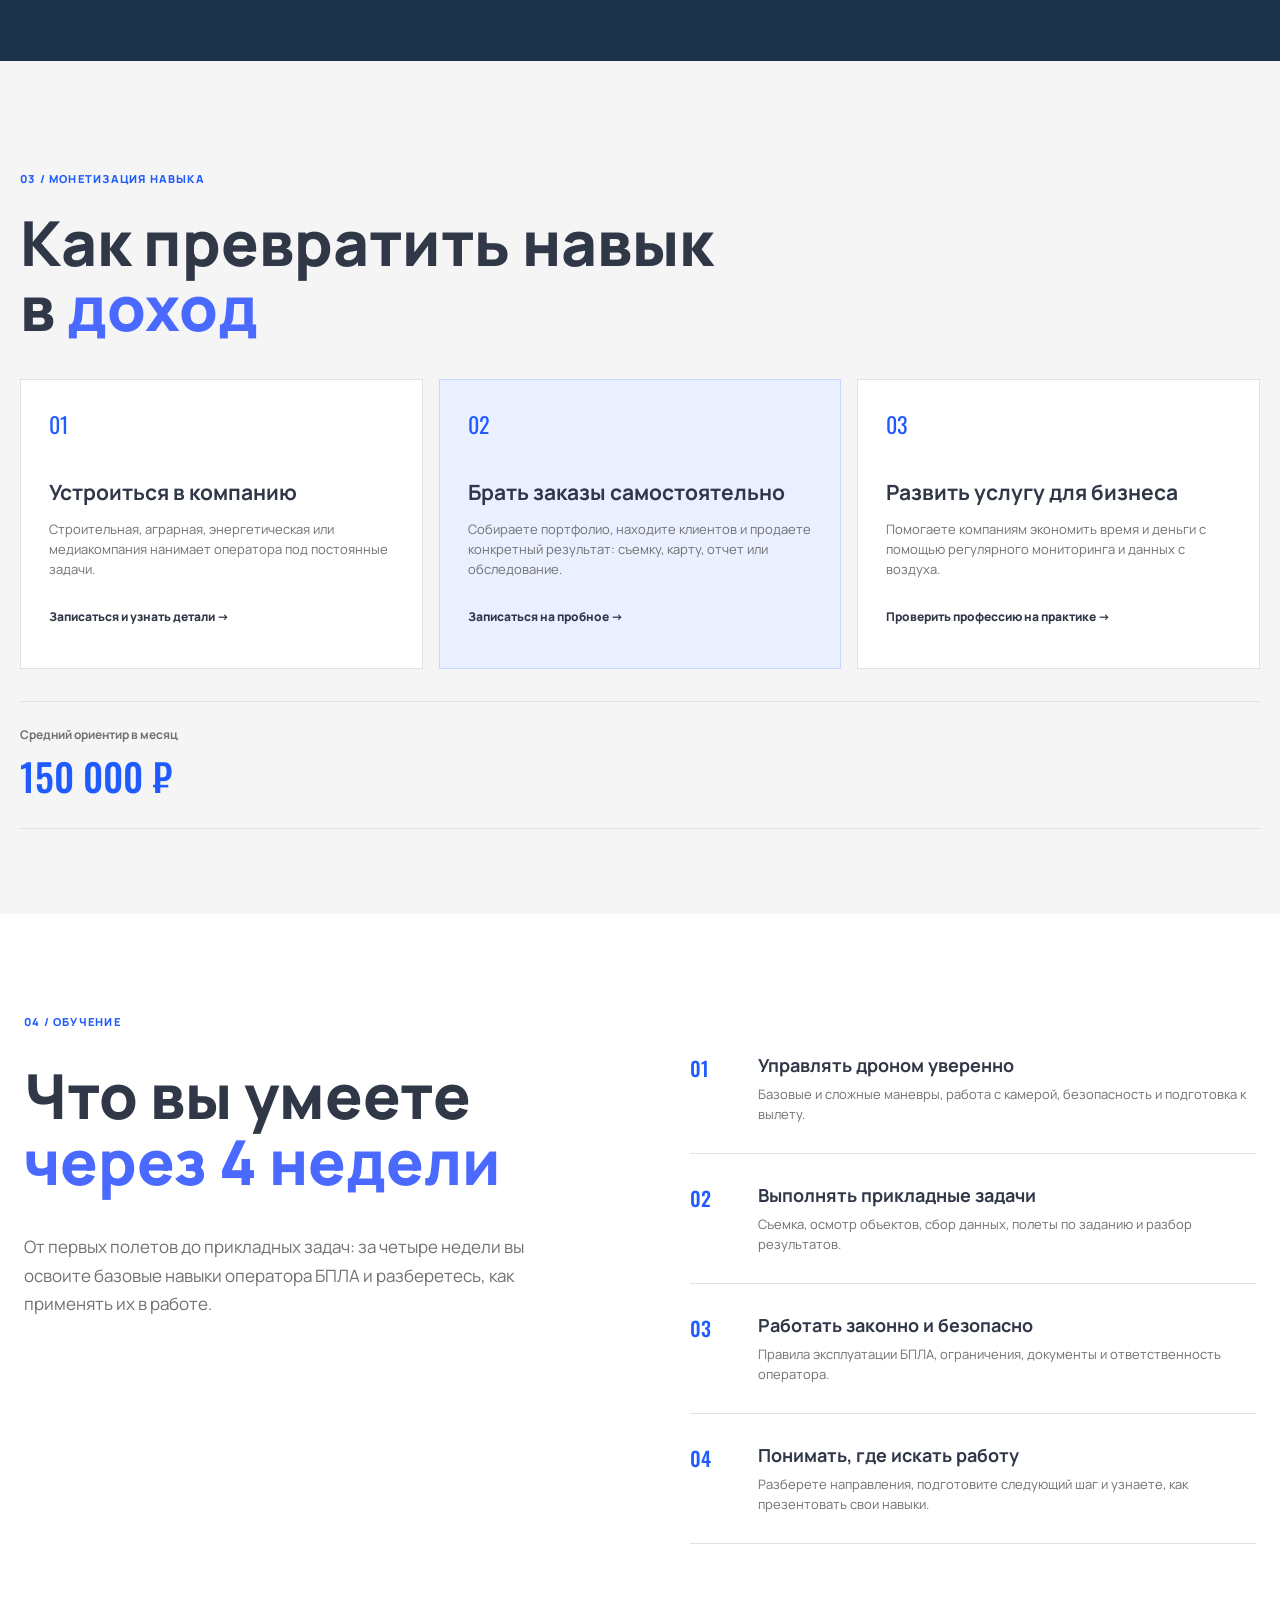
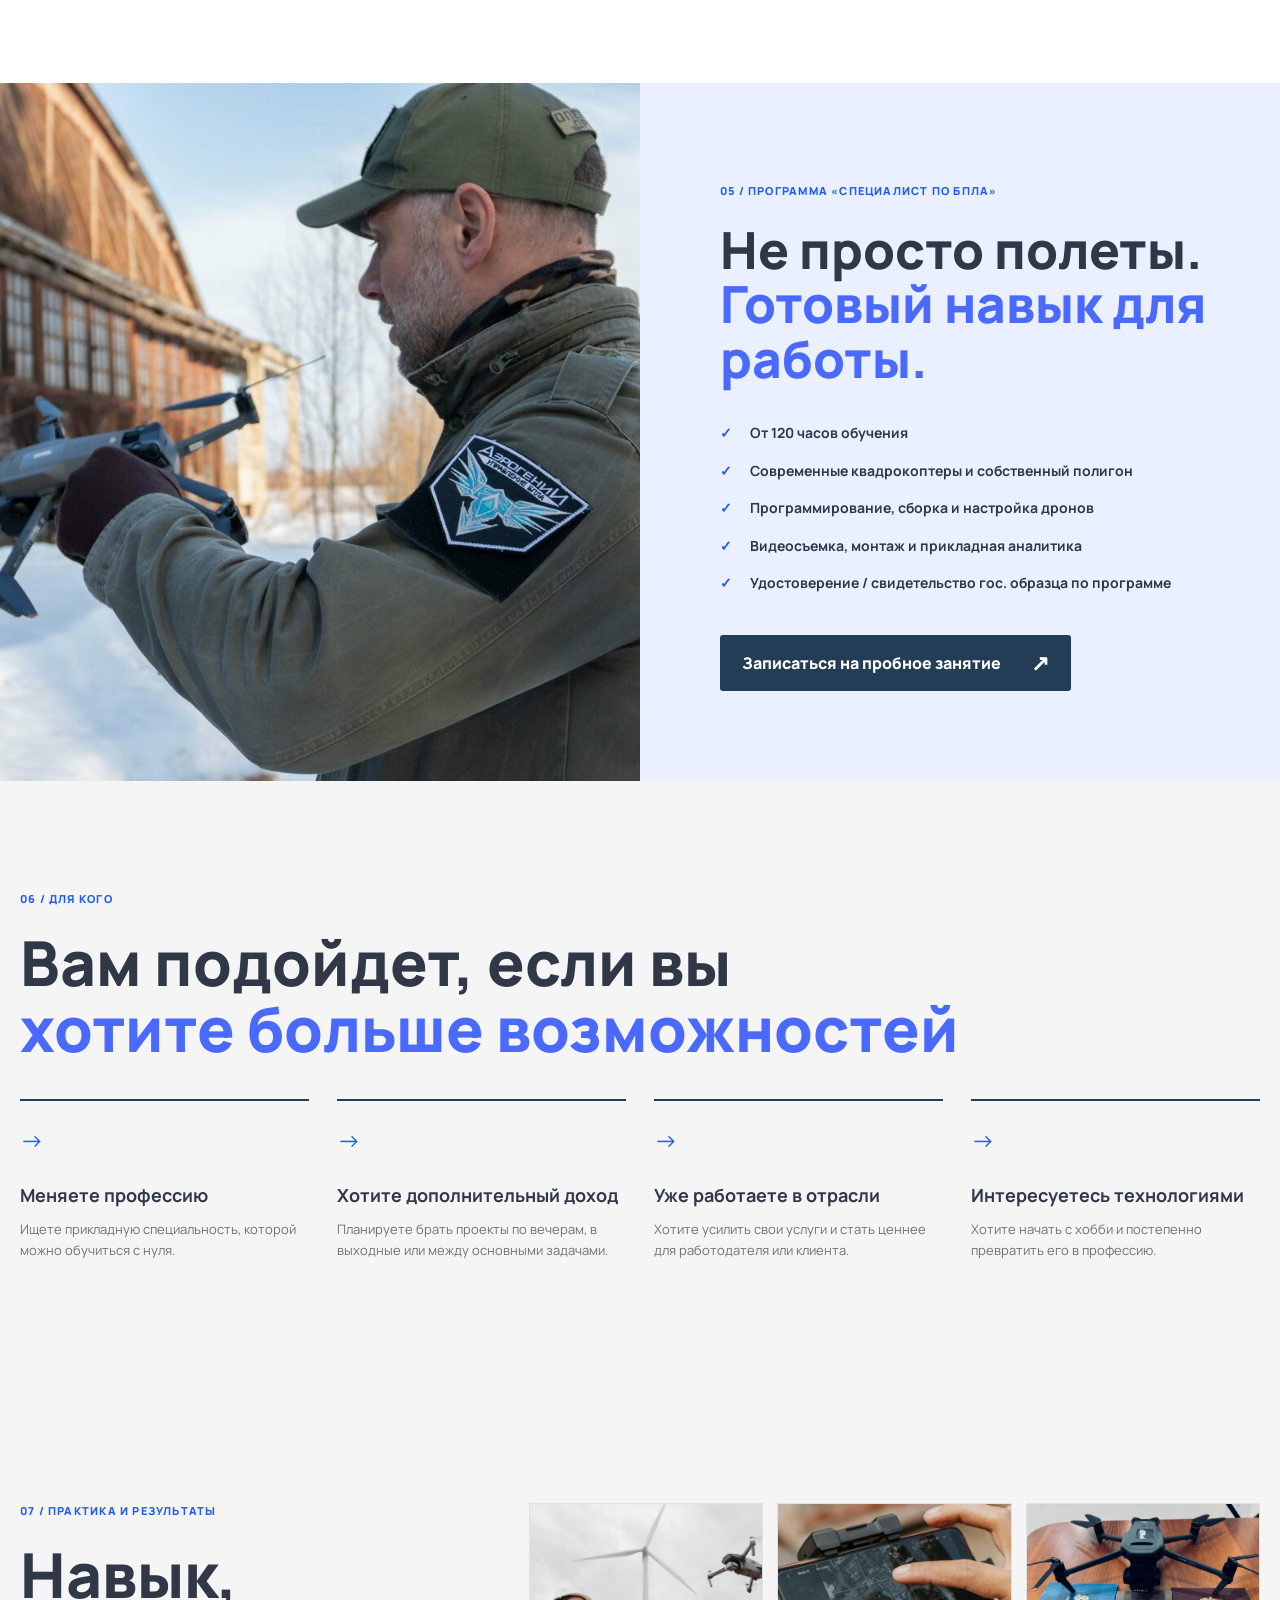
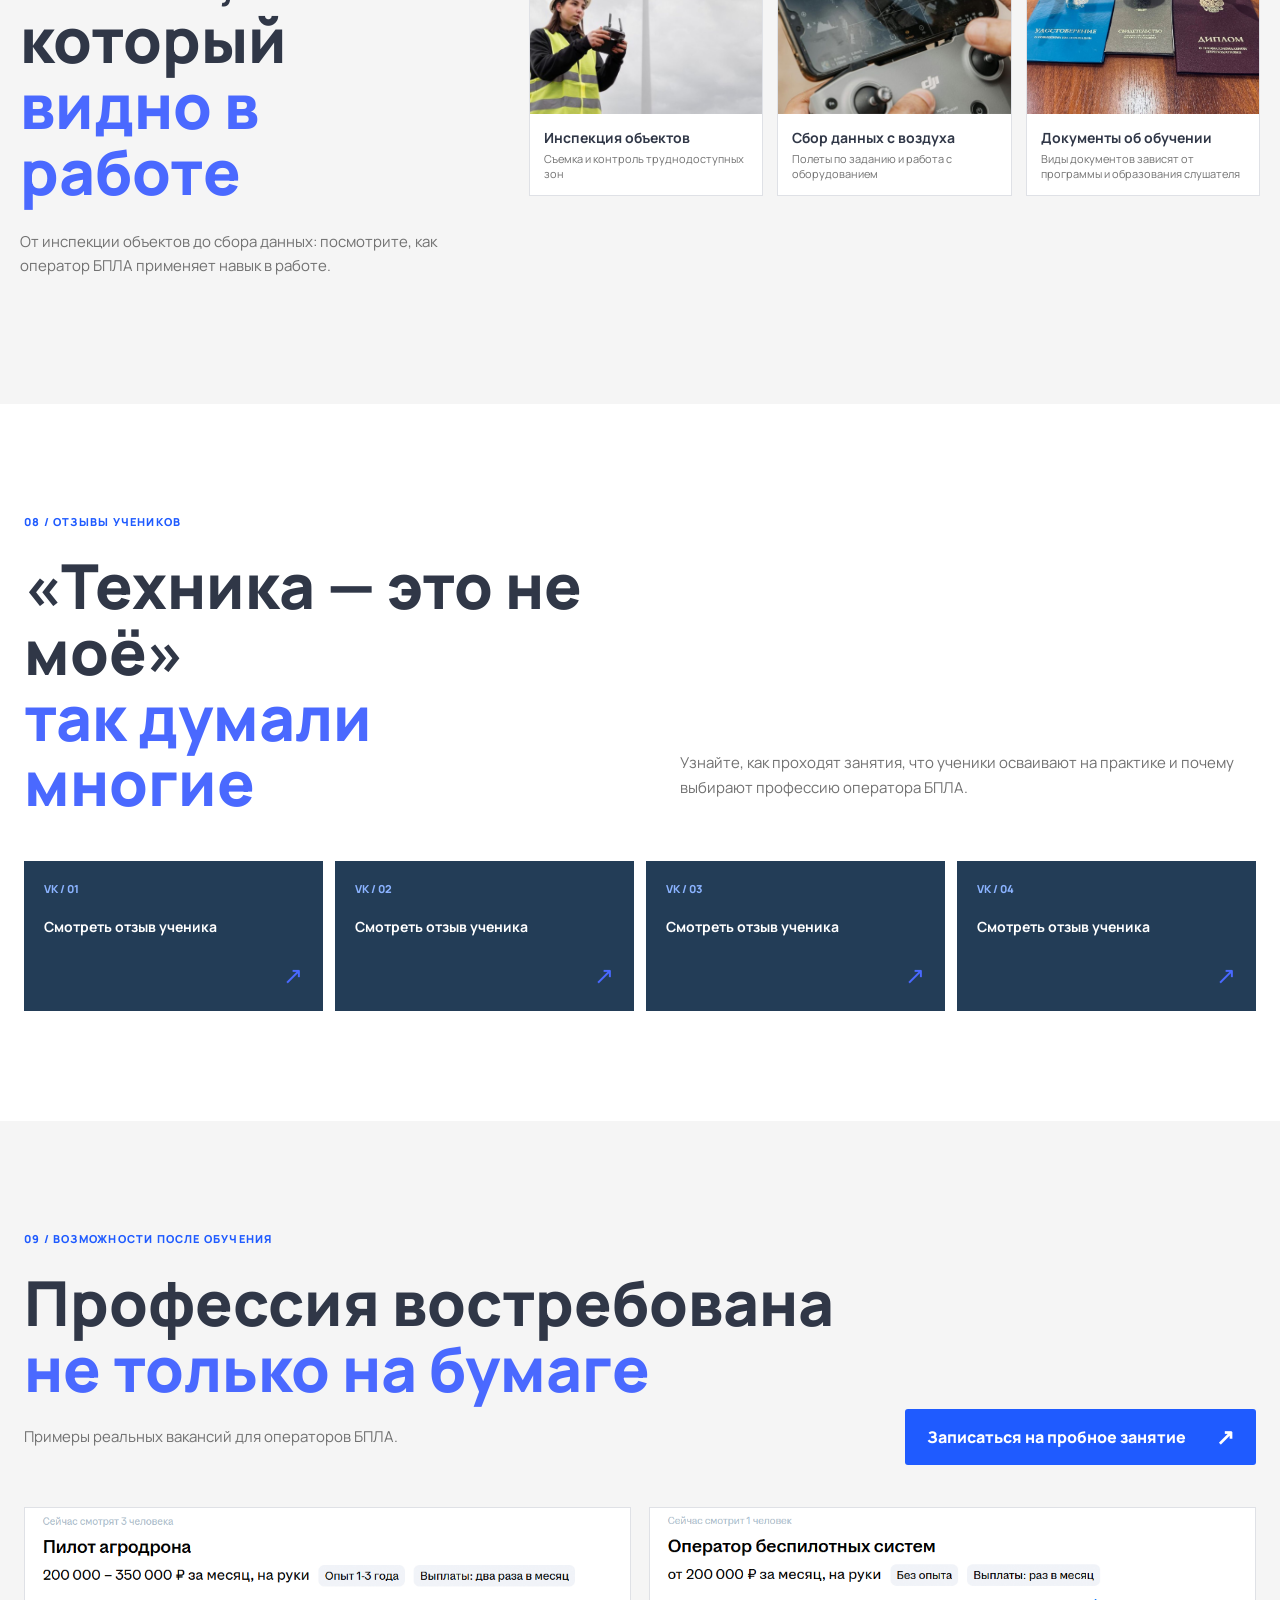
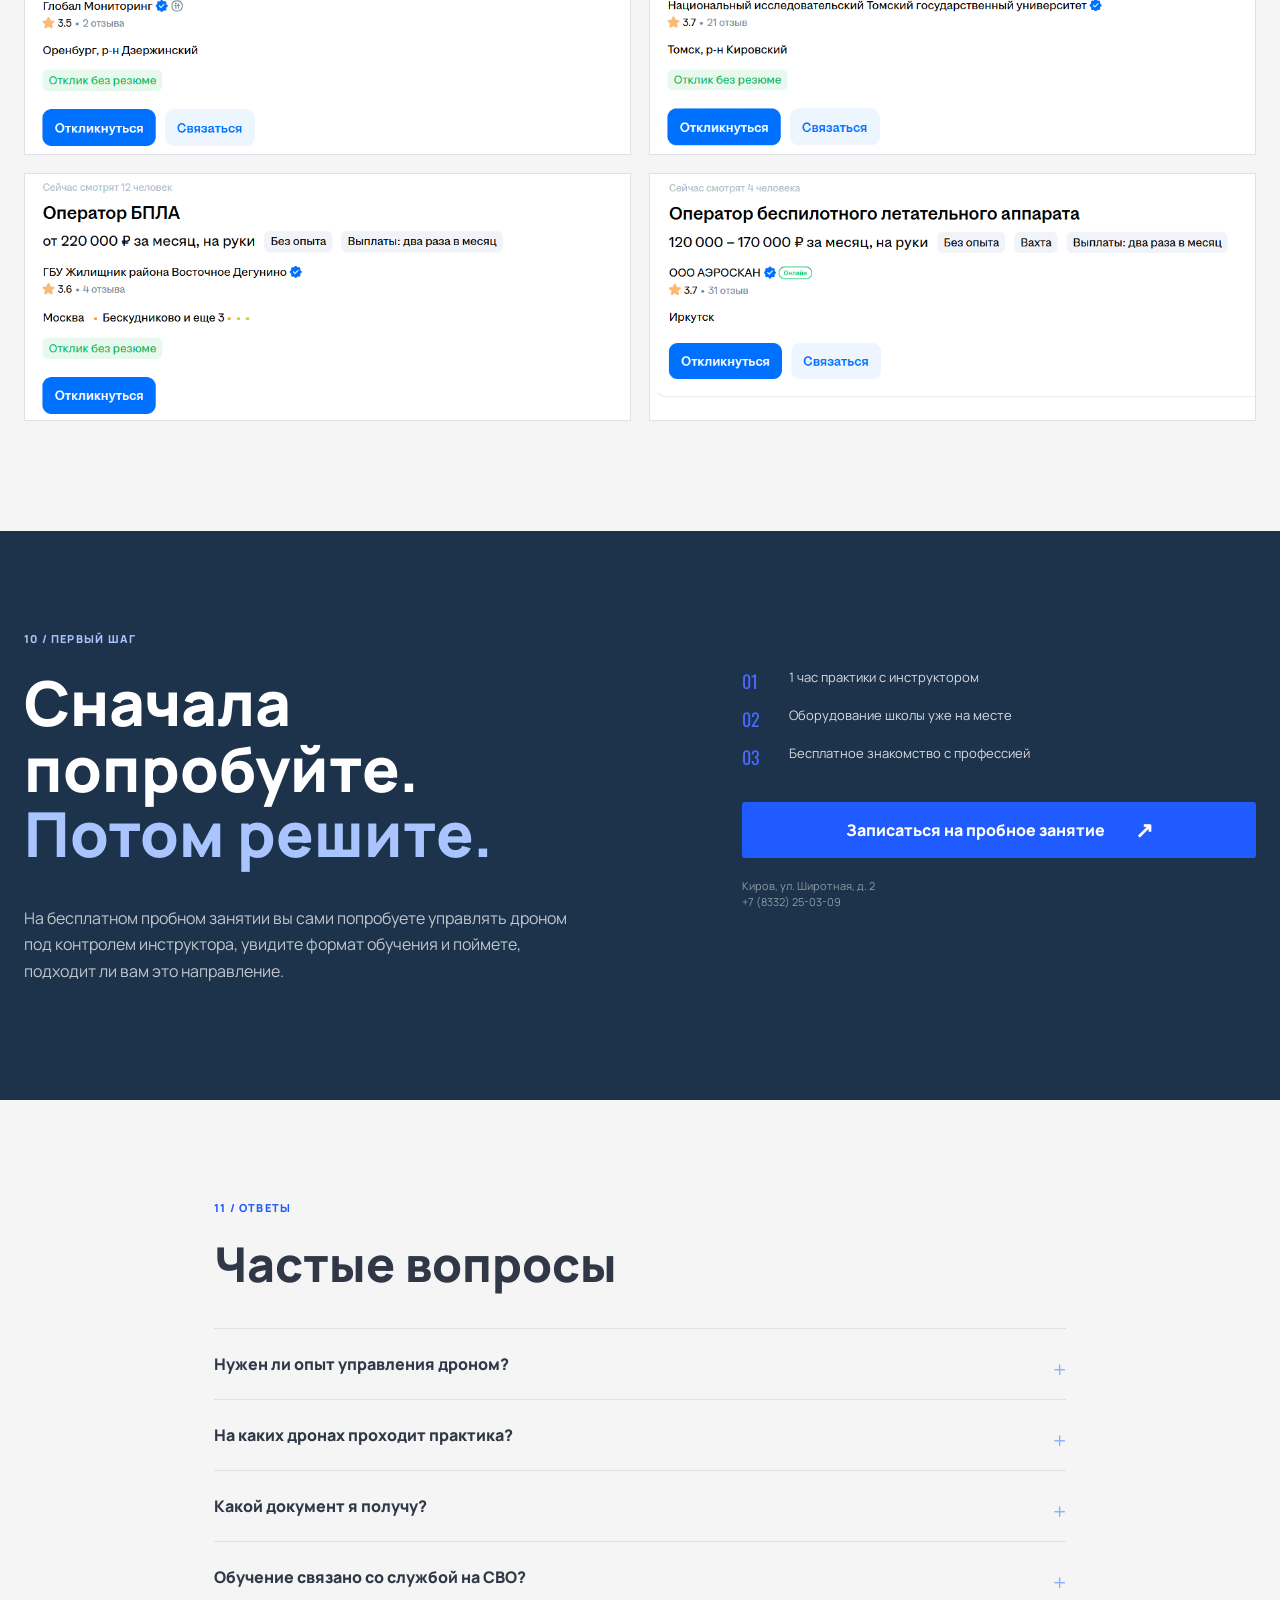
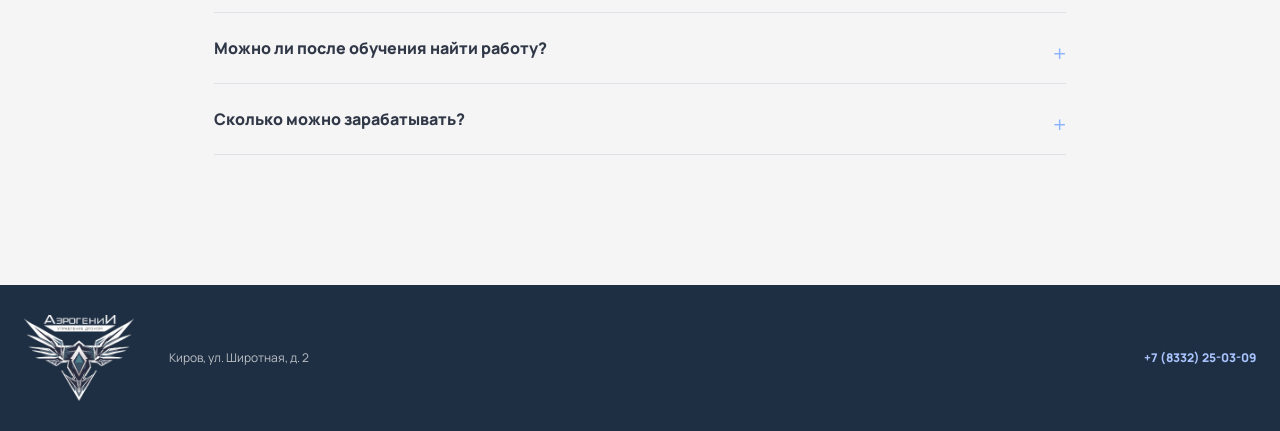
==== commit 7bc3ee5e: "Support responsive Tilda iframe embedding" ====
--- a/profession/index.html
+++ b/profession/index.html
@@ -70,5 +70,18 @@
     </main>
     <footer class="site-footer"><img src="./brand-logo-source.png" alt="АэрогениИ" /><span>Киров, ул. Широтная, д. 2</span><a href="tel:+78332250309">+7 (8332) 25-03-09</a></footer>
     <div class="sticky-cta"><span>Готовы попробовать?</span><a href="https://airo-site-kirov.ru/zapis">Записаться на пробное <b>↗</b></a></div>
+    <script>
+      const sendFrameHeight = () => {
+        if (window.parent !== window) {
+          window.parent.postMessage(
+            { type: "airo-landing-height", height: document.documentElement.scrollHeight },
+            "*"
+          );
+        }
+      };
+      window.addEventListener("load", sendFrameHeight);
+      window.addEventListener("resize", sendFrameHeight);
+      new ResizeObserver(sendFrameHeight).observe(document.documentElement);
+    </script>
   </body>
 </html>
--- a/profession/styles.css
+++ b/profession/styles.css
@@ -100,4 +100,4 @@
 @media(max-width:520px){.sector-grid{grid-template-columns:1fr;gap:14px}.sector{aspect-ratio:auto;min-height:330px}.sector-copy{min-height:330px;padding:22px 24px 26px}.sector-number{padding-bottom:28px}.income-line{display:grid;gap:12px}.income-estimate strong{font-size:34px}.income-line>p{font-size:12px}}
 
 .hero-proof-summary{max-width:360px}.hero-proof-summary span{color:rgba(255,255,255,.78);font-size:13px;line-height:1.4;text-transform:none}
-.hero-proof-hours{align-items:baseline!important;gap:7px!important}.hero-proof-hours small{color:rgba(255,255,255,.76);font-size:13px;text-transform:lowercase}.hero-proof-hours strong,.hero-proof>div:last-child strong{color:#4a69ff}
+.hero-proof-hours{align-items:center!important;gap:7px!important}.hero-proof-hours small{color:rgba(255,255,255,.76);font-size:13px;line-height:1;text-transform:lowercase}.hero-proof-hours strong,.hero-proof>div:last-child strong{color:#4a69ff;line-height:1}
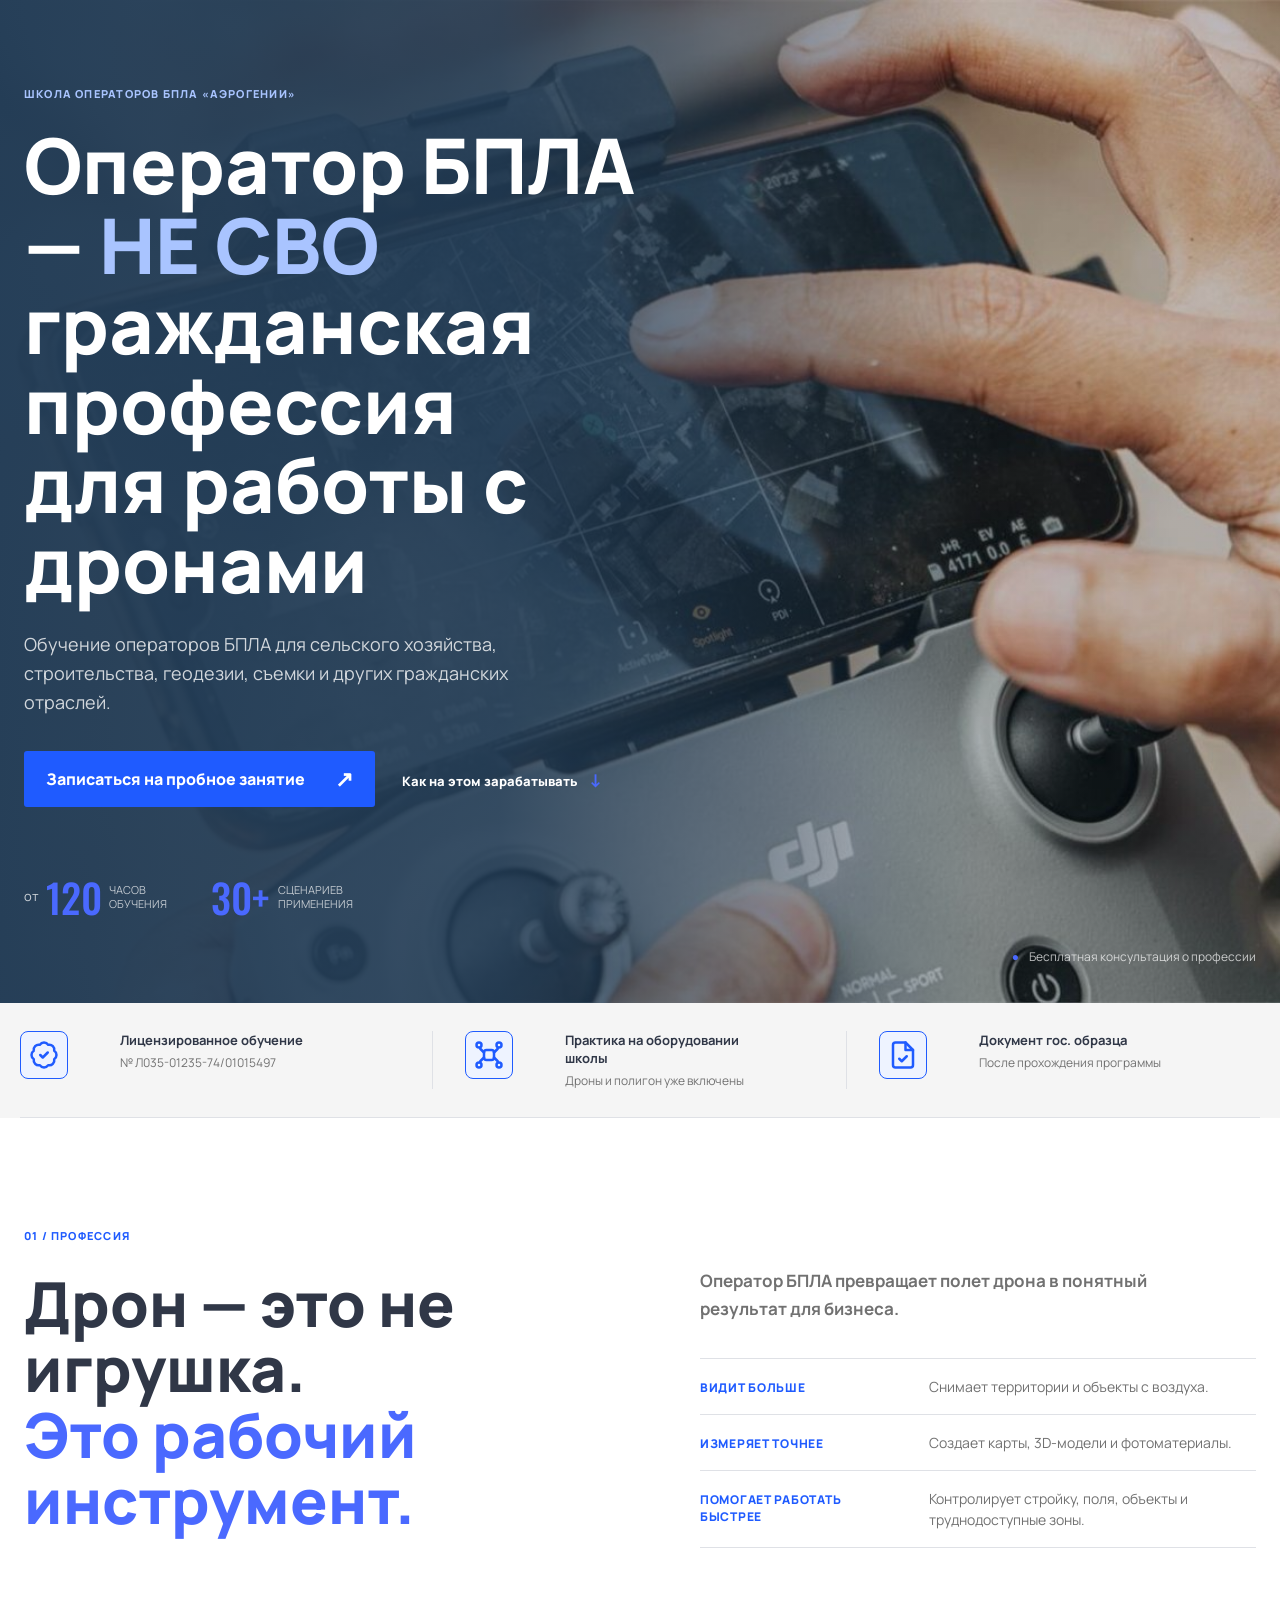
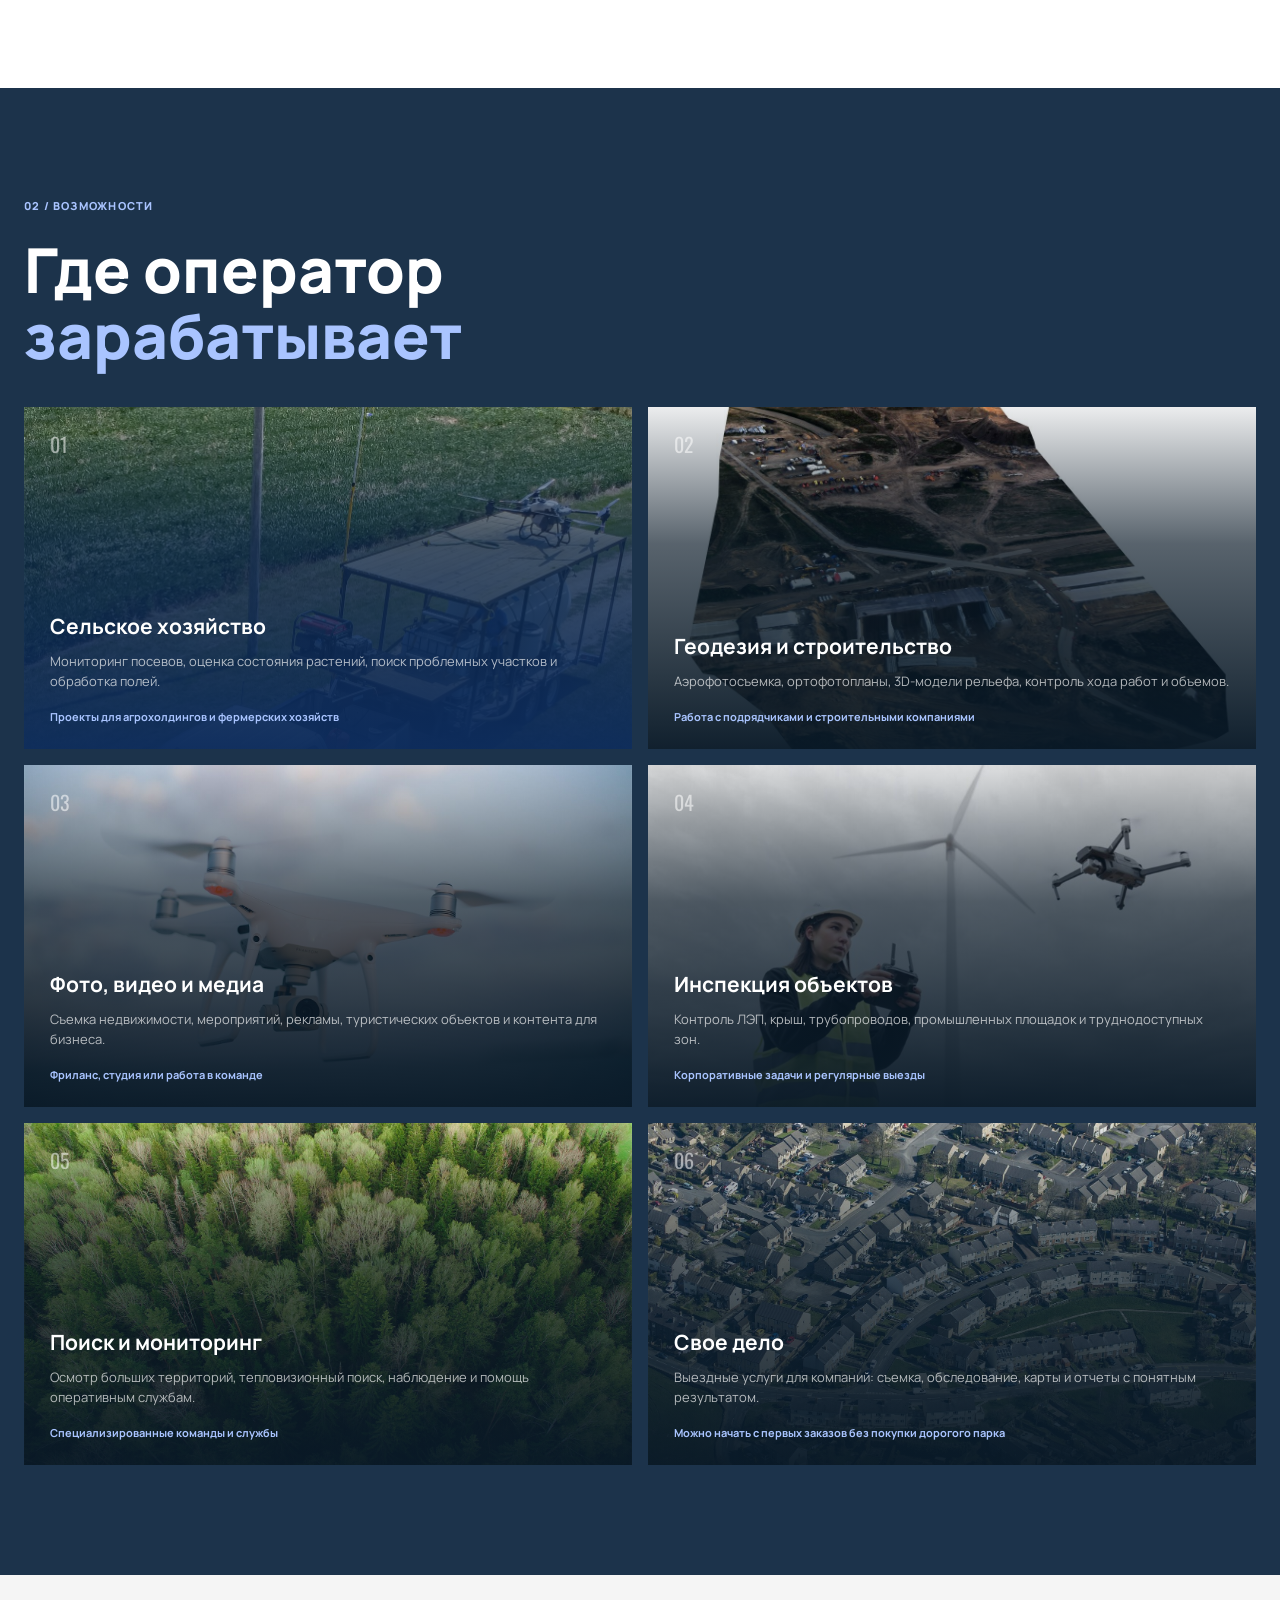
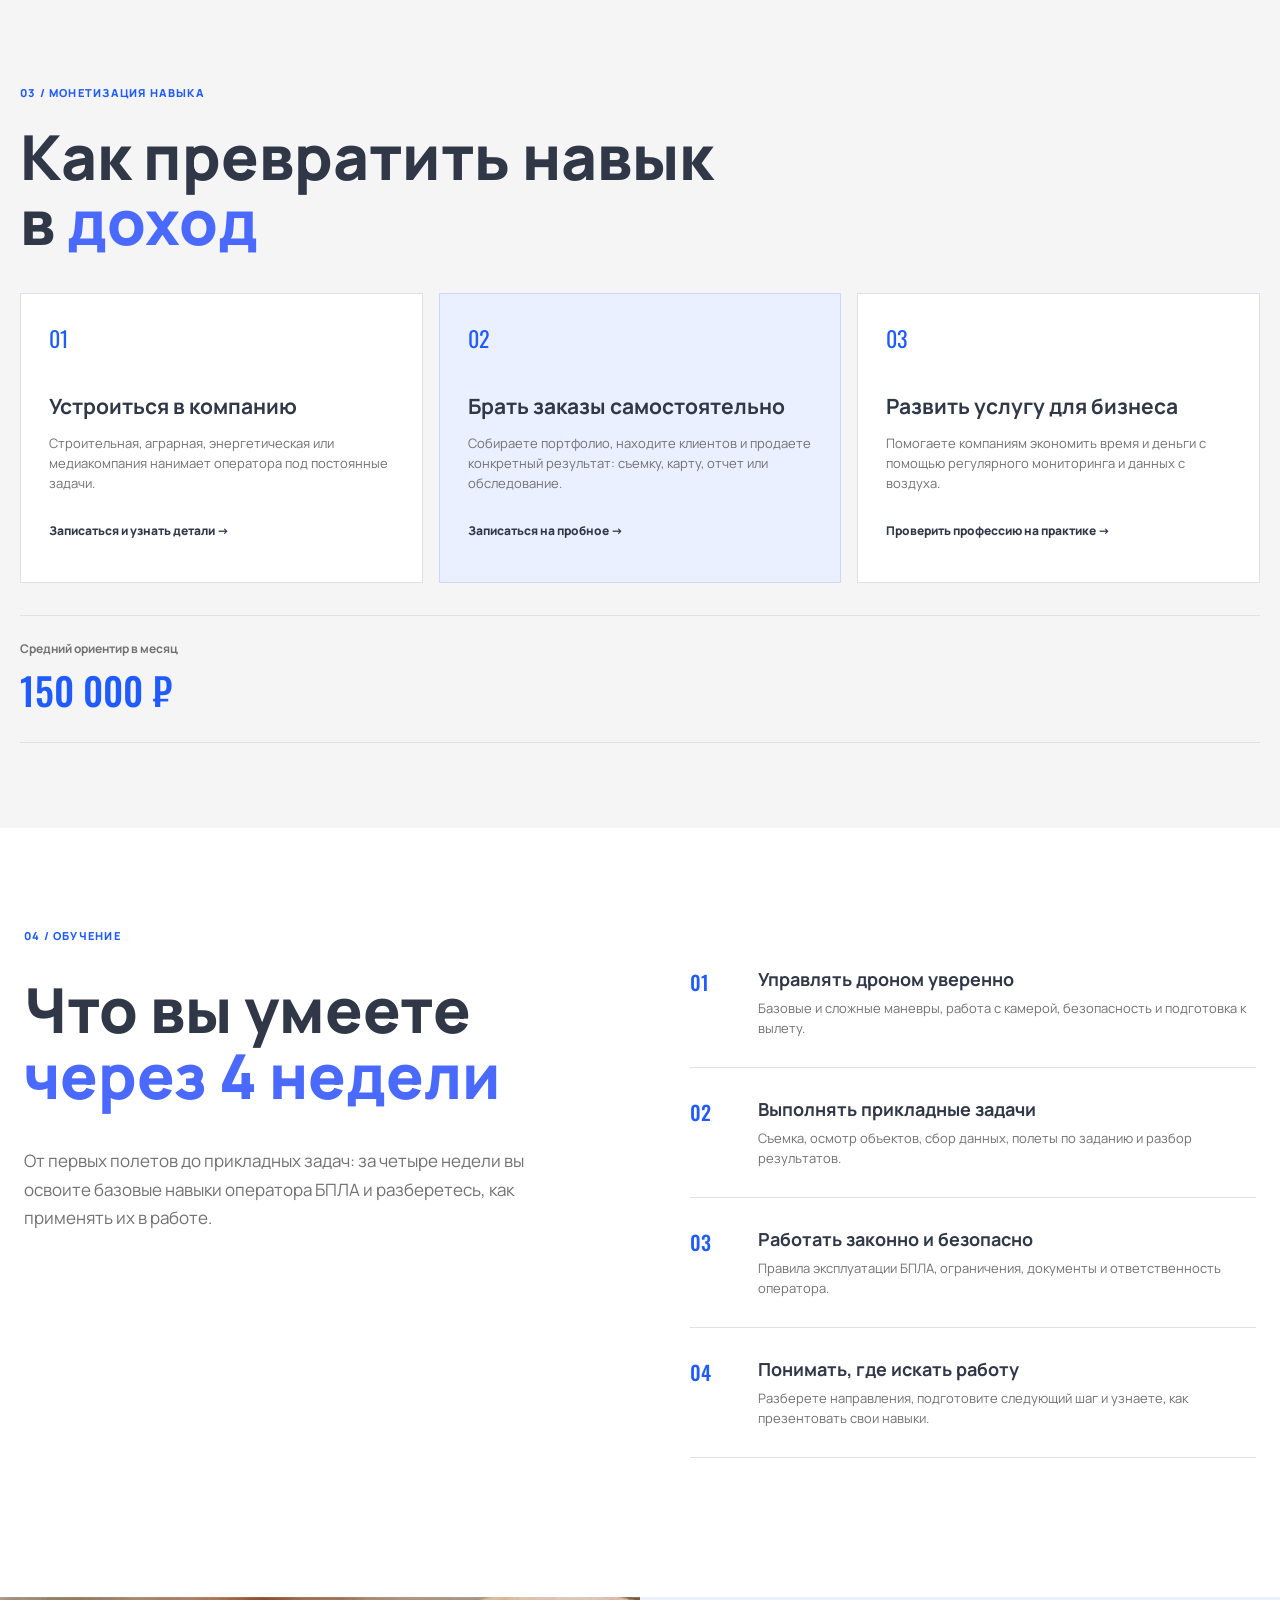
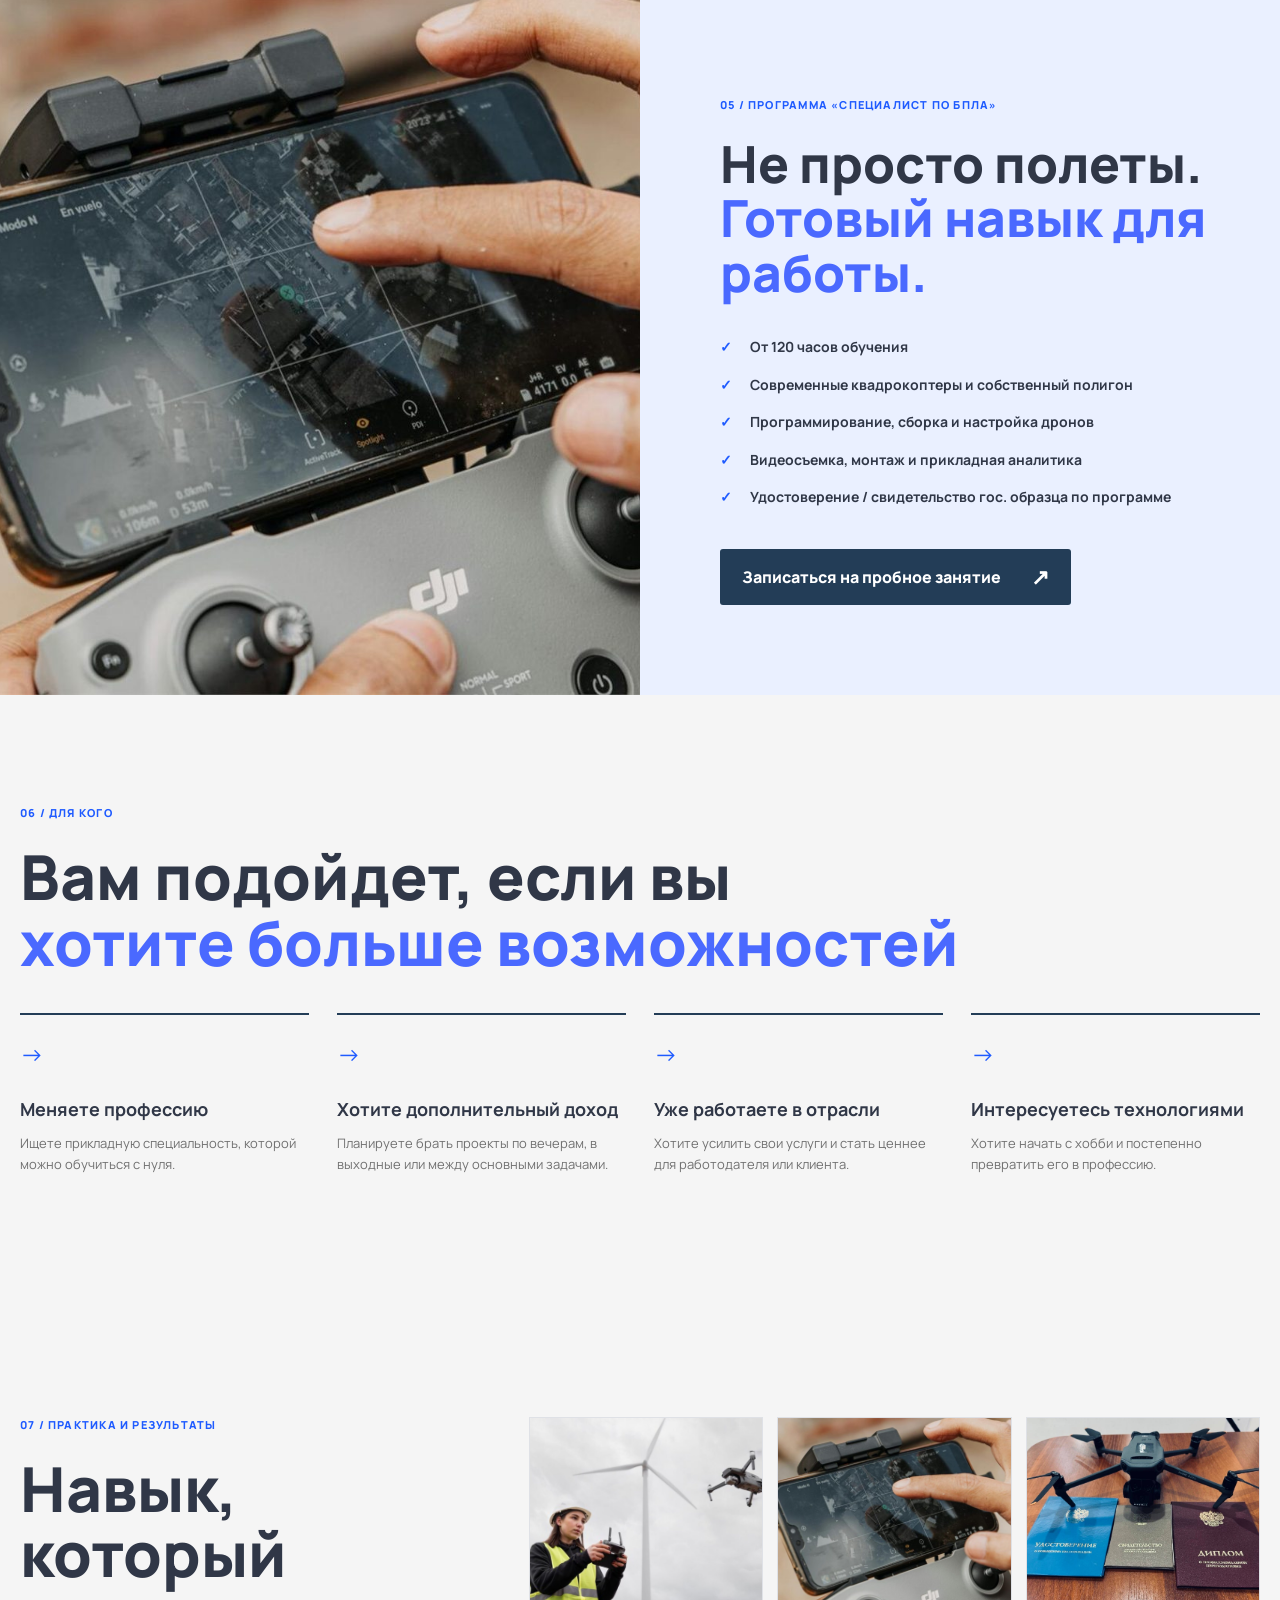
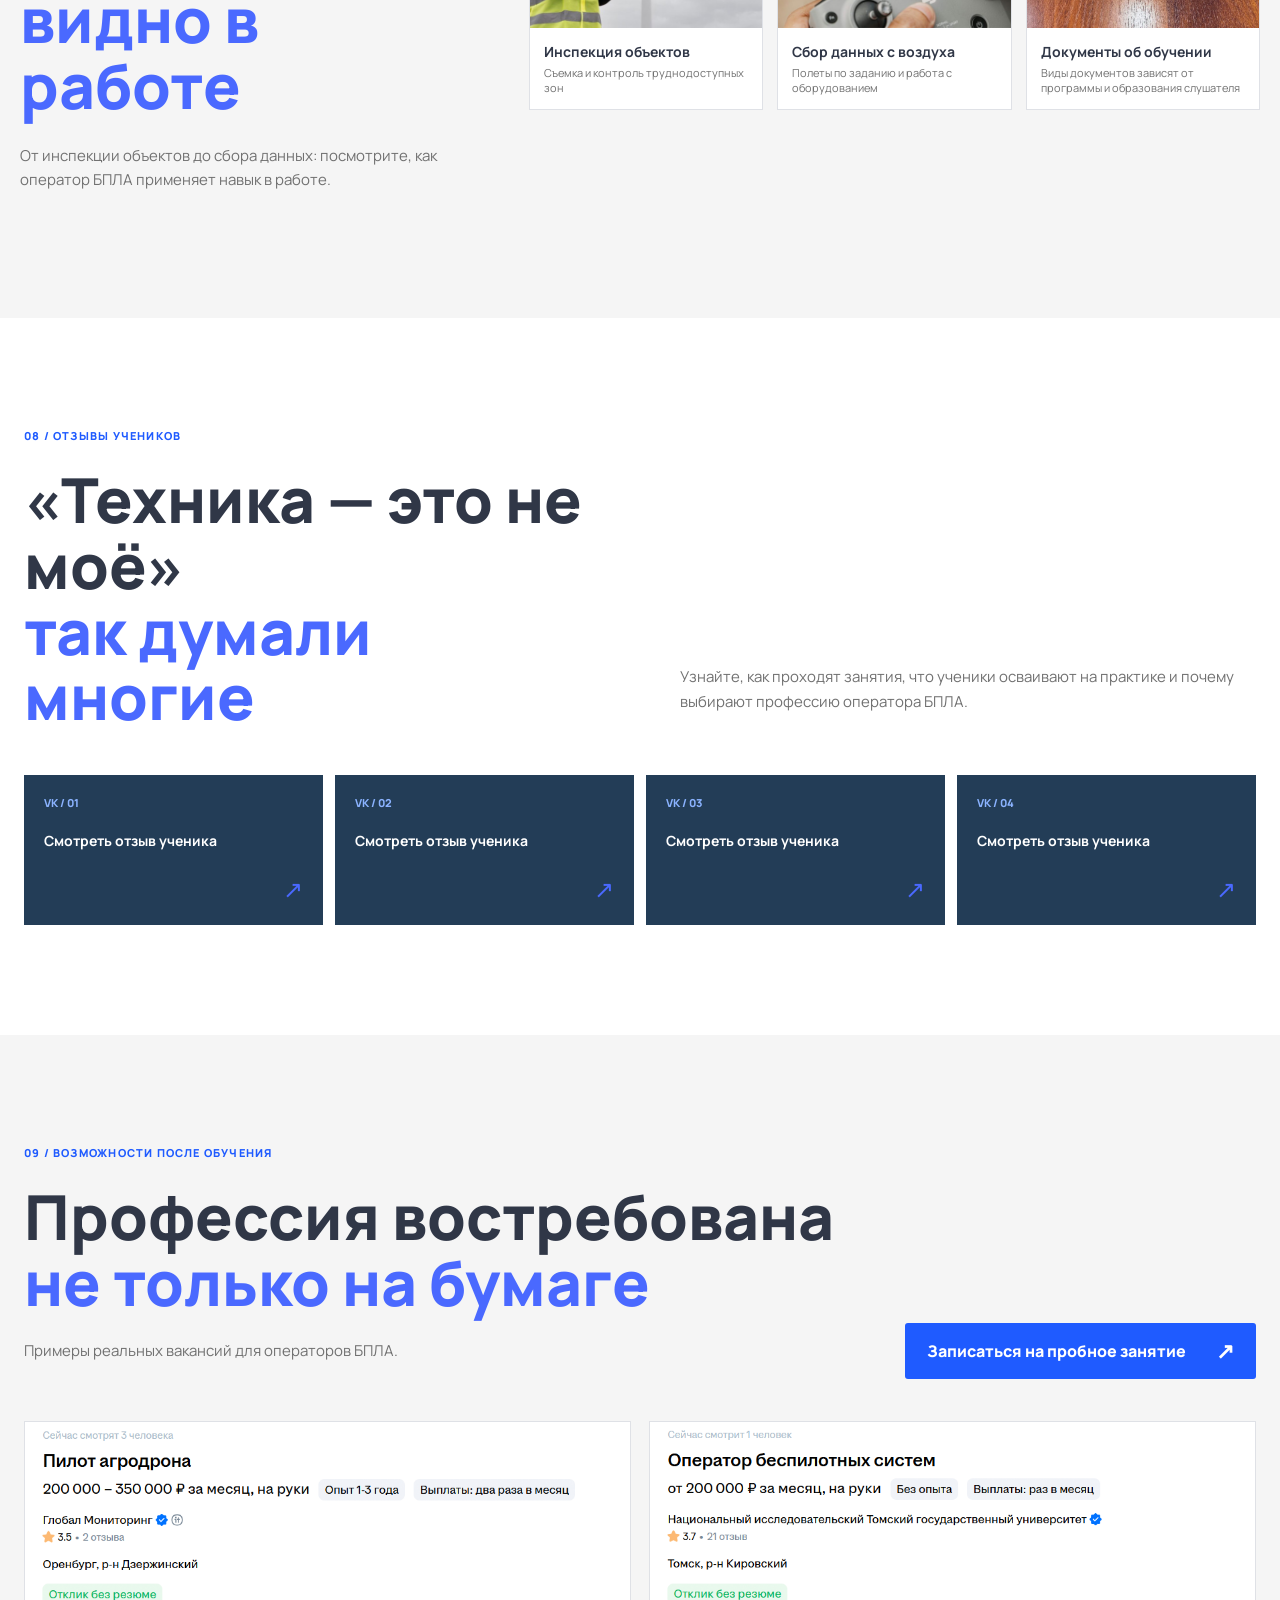
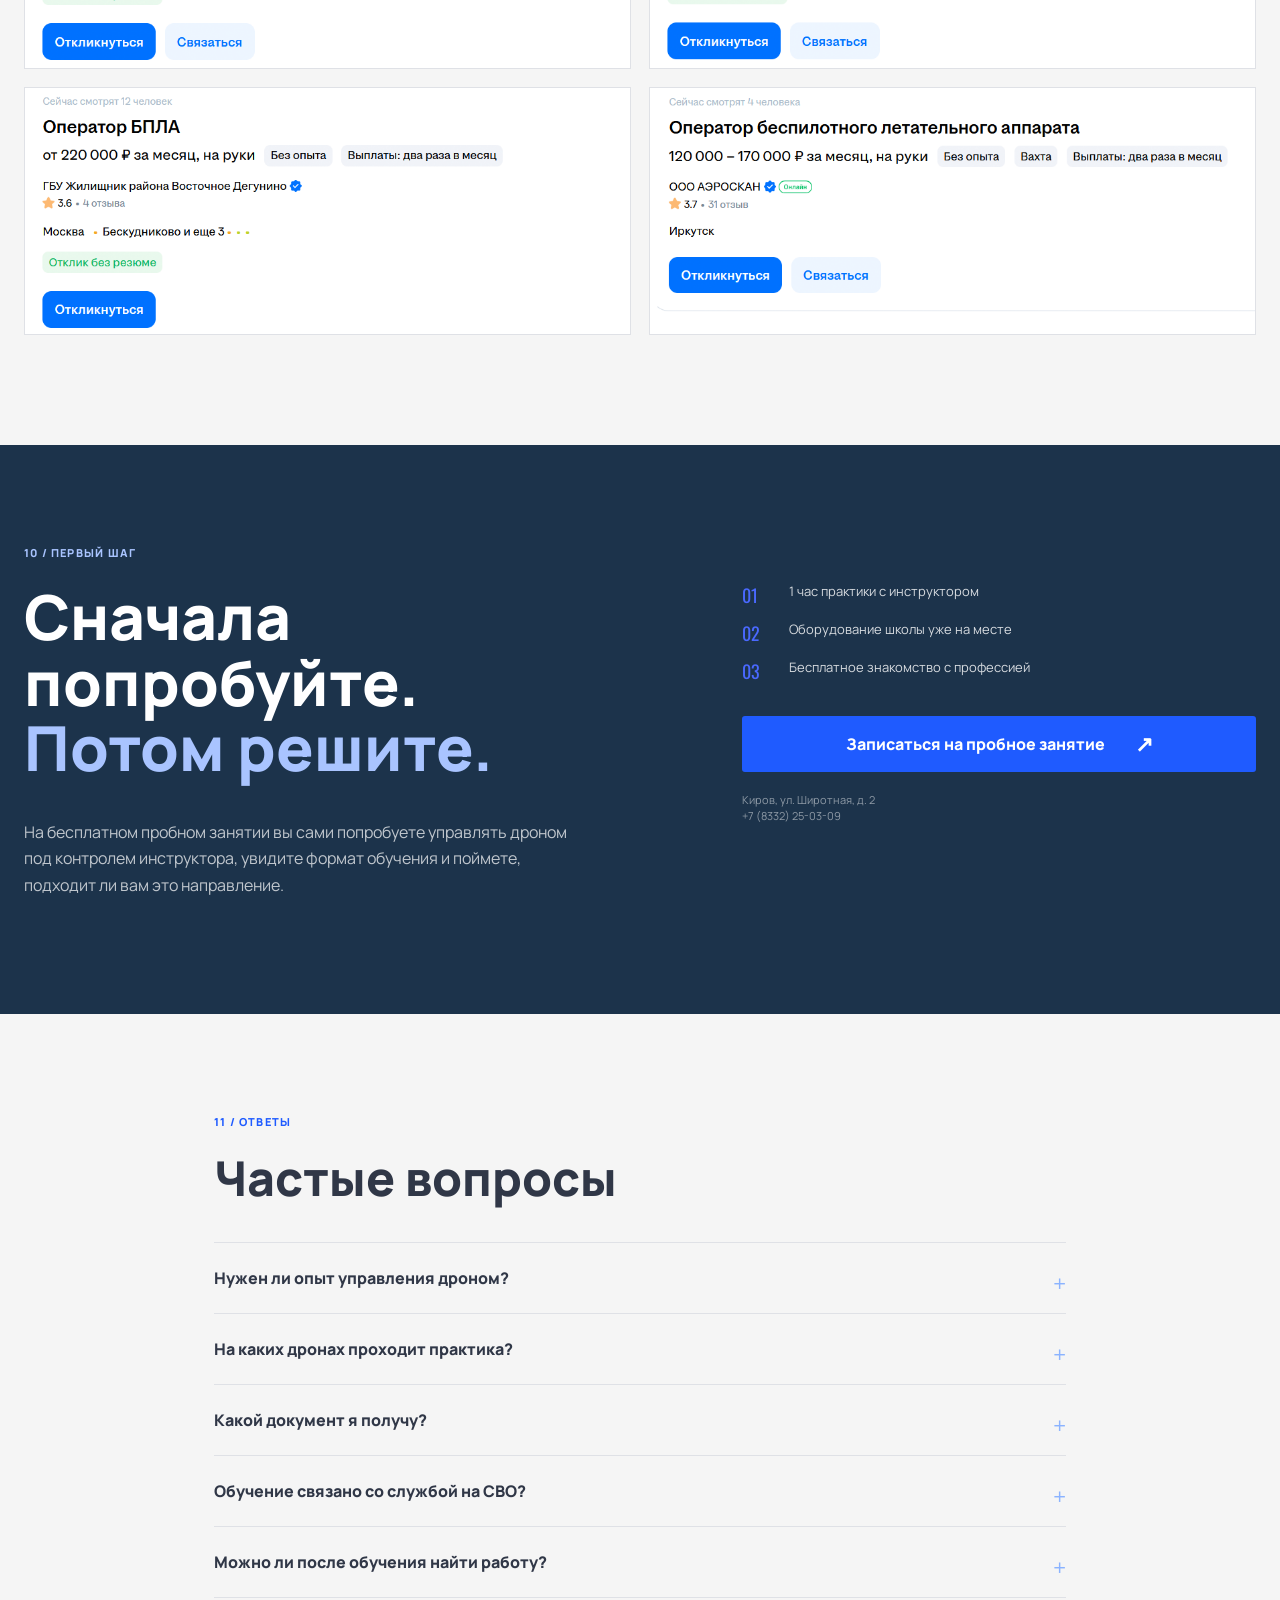
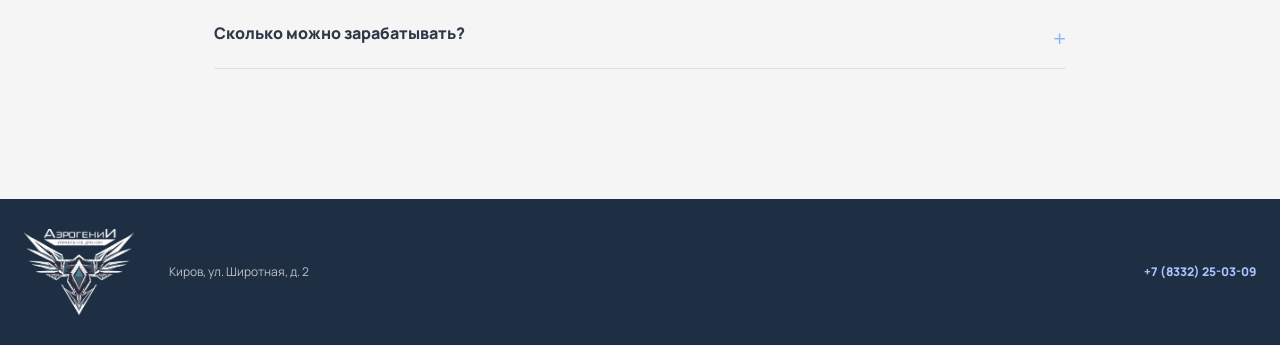
==== commit 0cc9a8d2: "Remove landing page header for Tilda embed" ====
--- a/profession/index.html
+++ b/profession/index.html
@@ -15,11 +15,6 @@
     <link rel="stylesheet" href="./styles.css" />
   </head>
   <body>
-    <header class="site-header">
-      <a class="brand" href="https://airo-site-kirov.ru/" aria-label="АэрогениИ"><img src="./brand-logo-source.png" alt="АэрогениИ" /></a>
-      <a class="header-phone" href="tel:+78332250309"><span>Киров</span>+7 (8332) 25-03-09</a>
-      <a class="header-link" href="https://airo-site-kirov.ru/zapis">Записаться на пробное занятие</a>
-    </header>
     <main>
       <section class="hero">
         <div class="hero-content">
